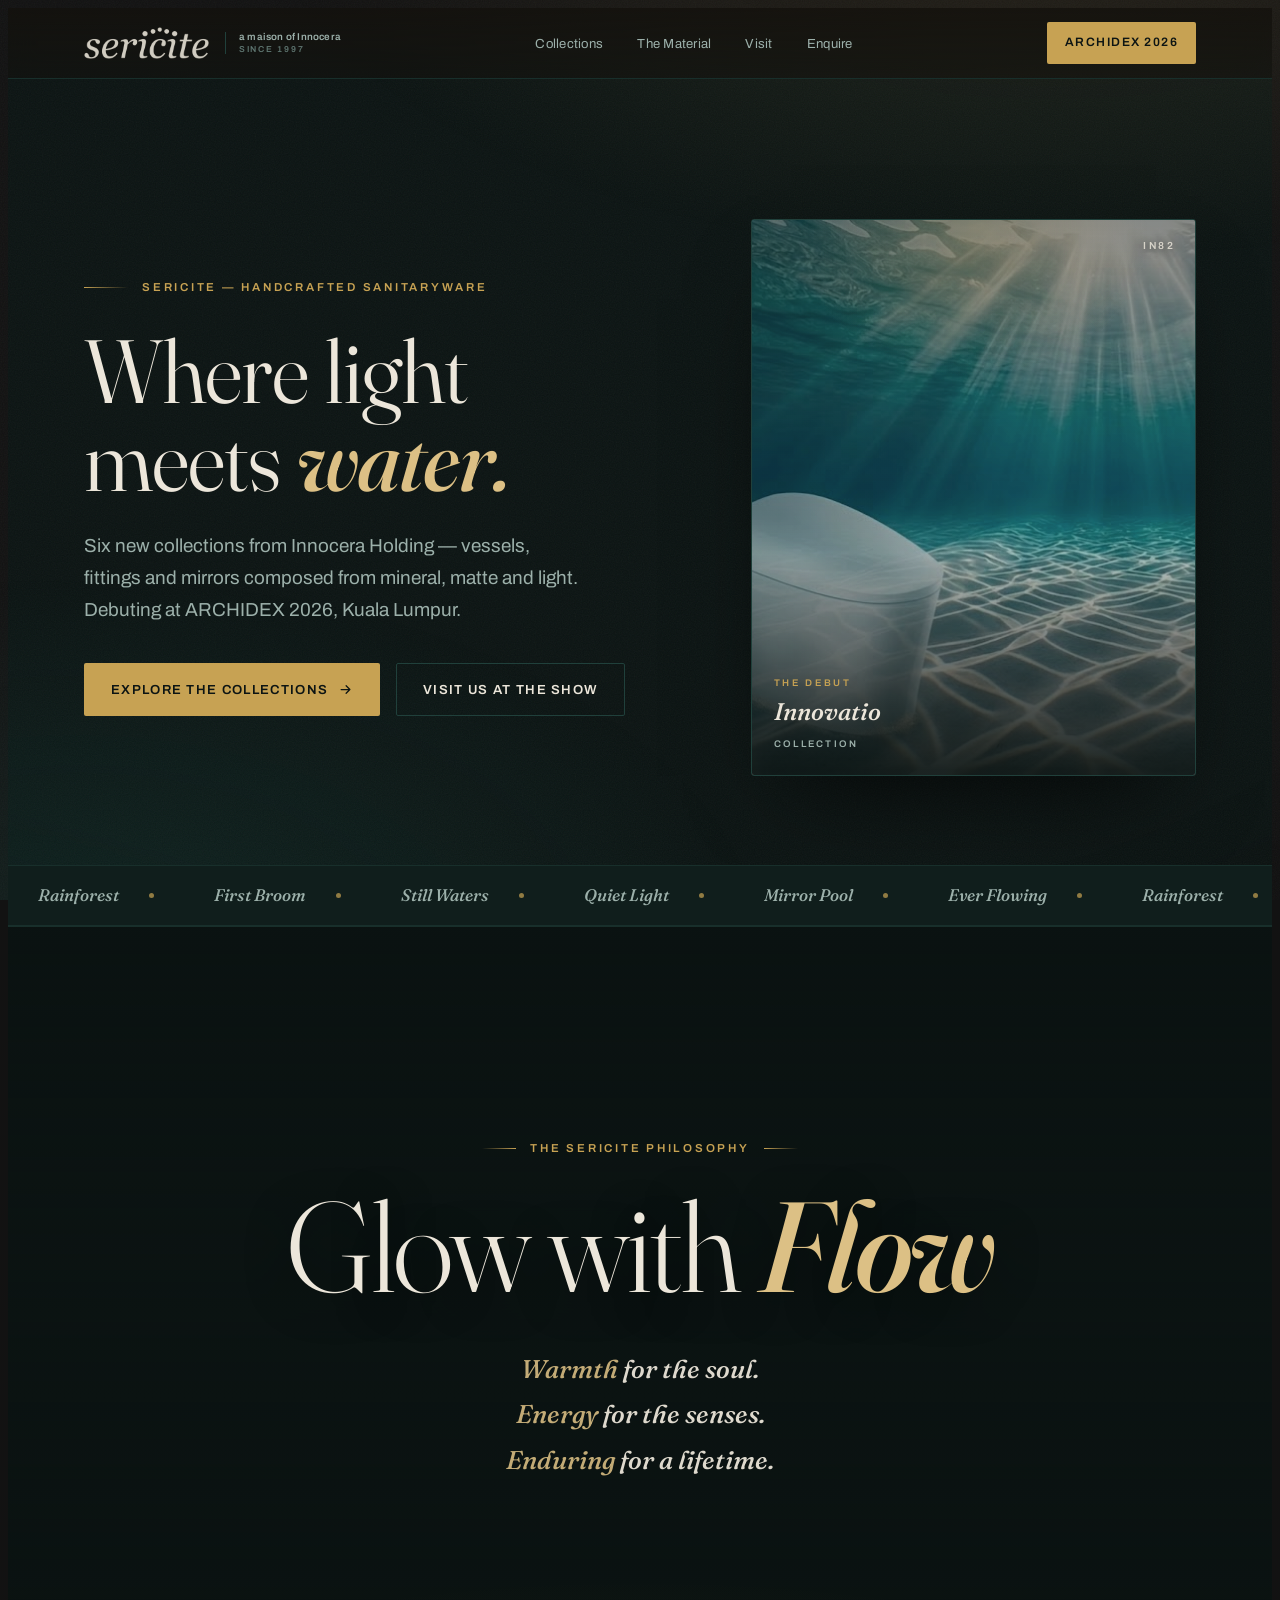
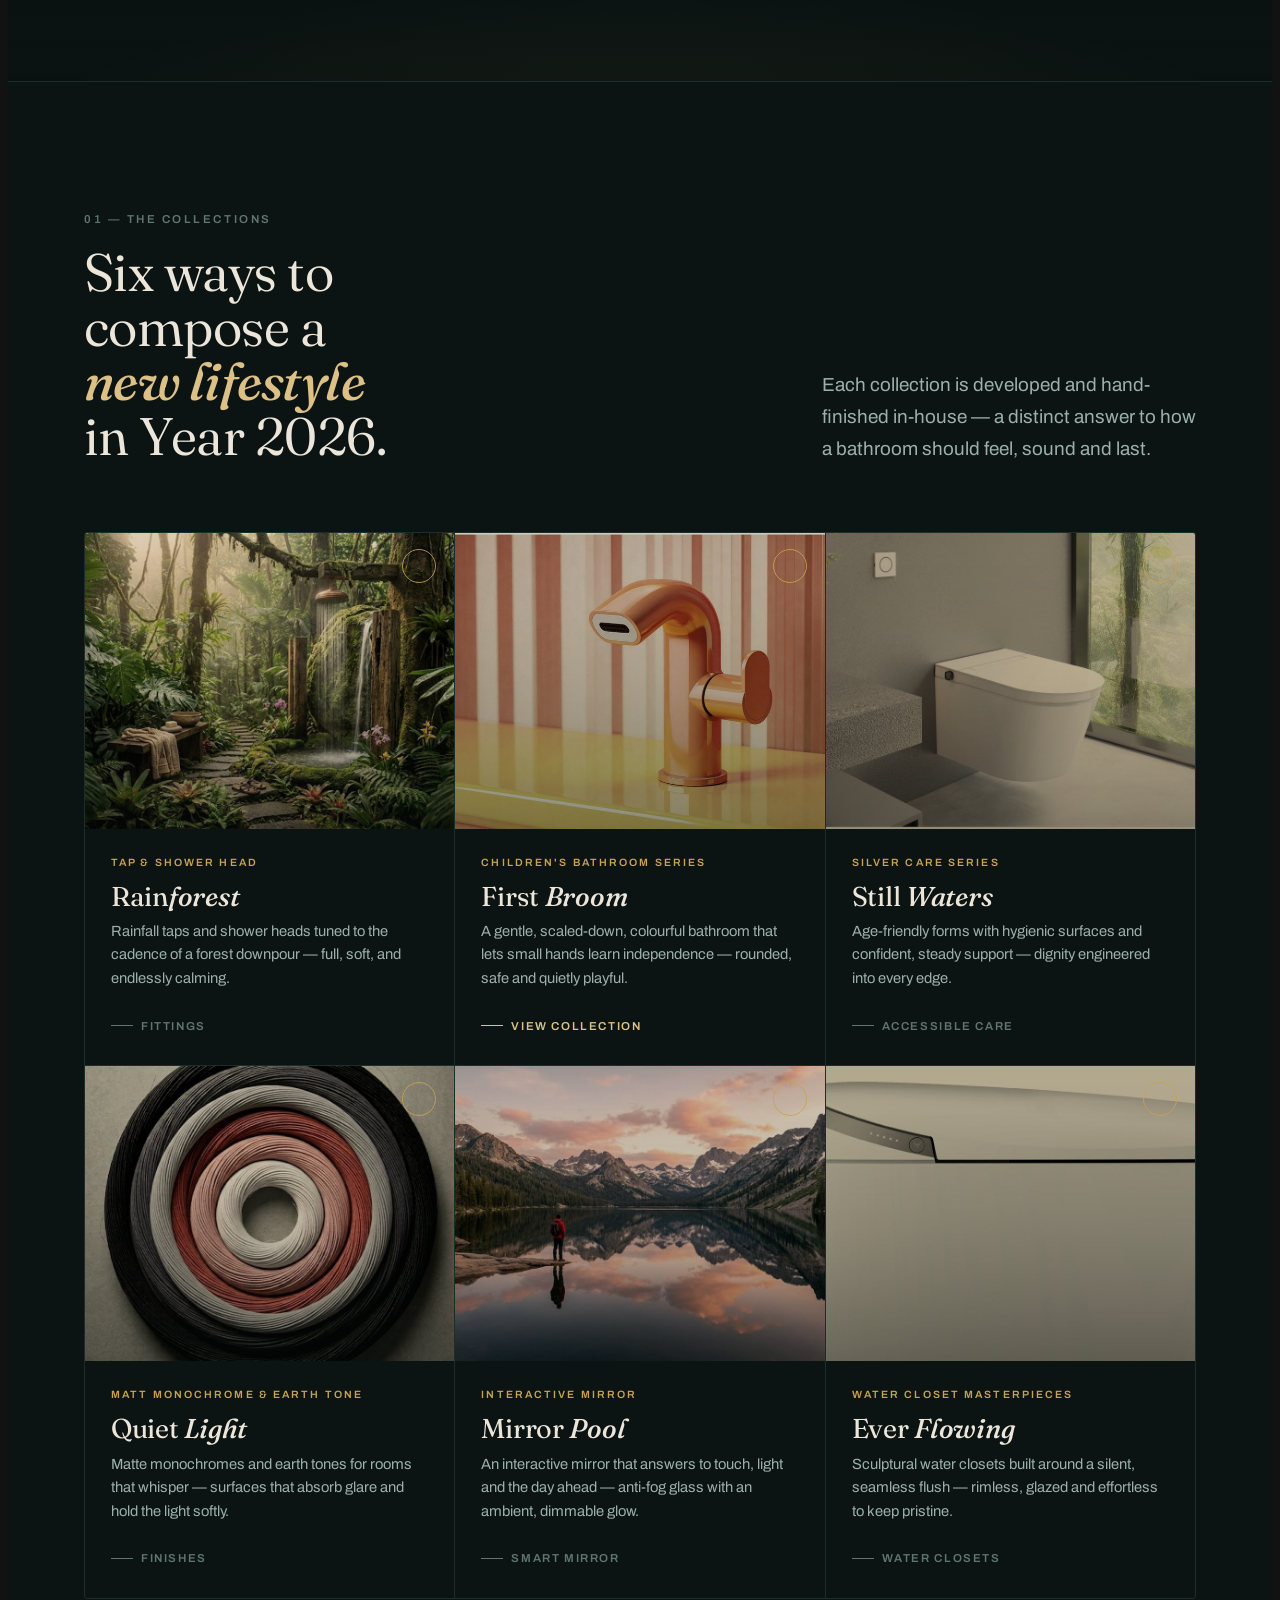
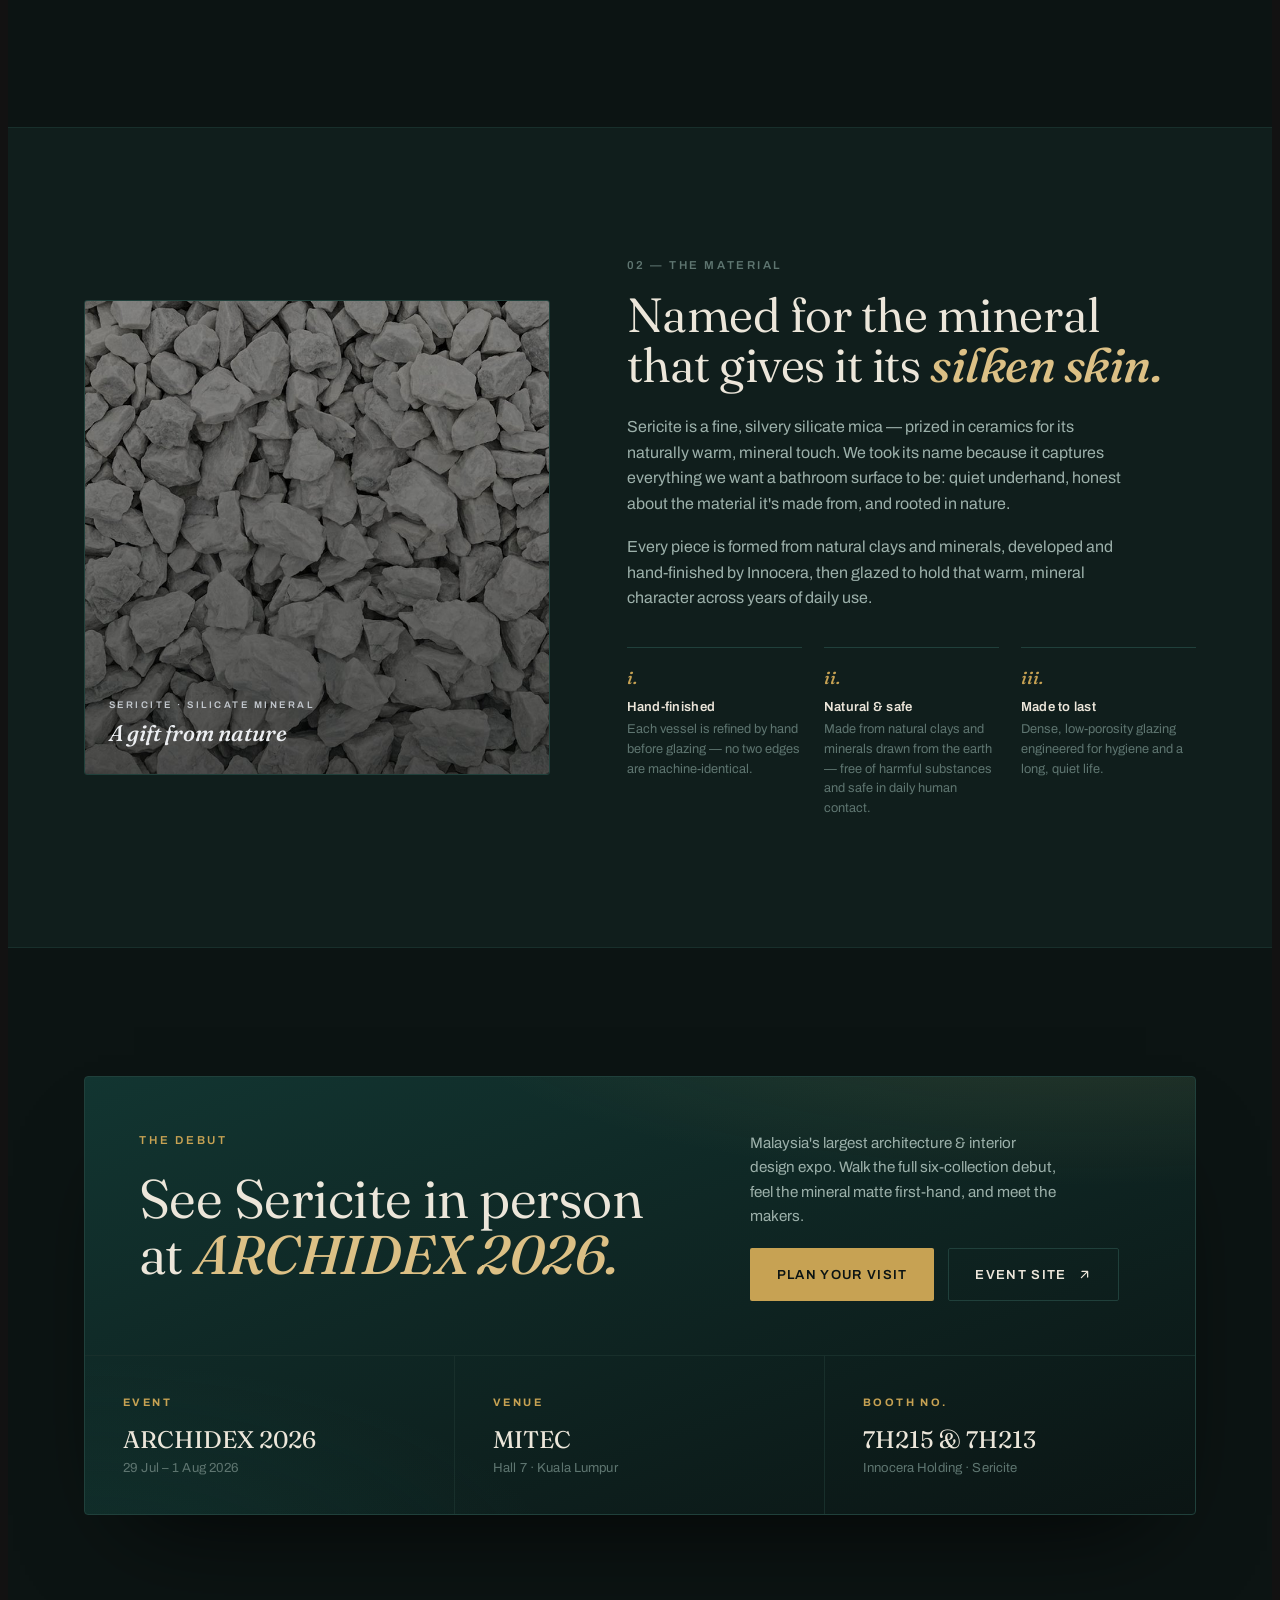
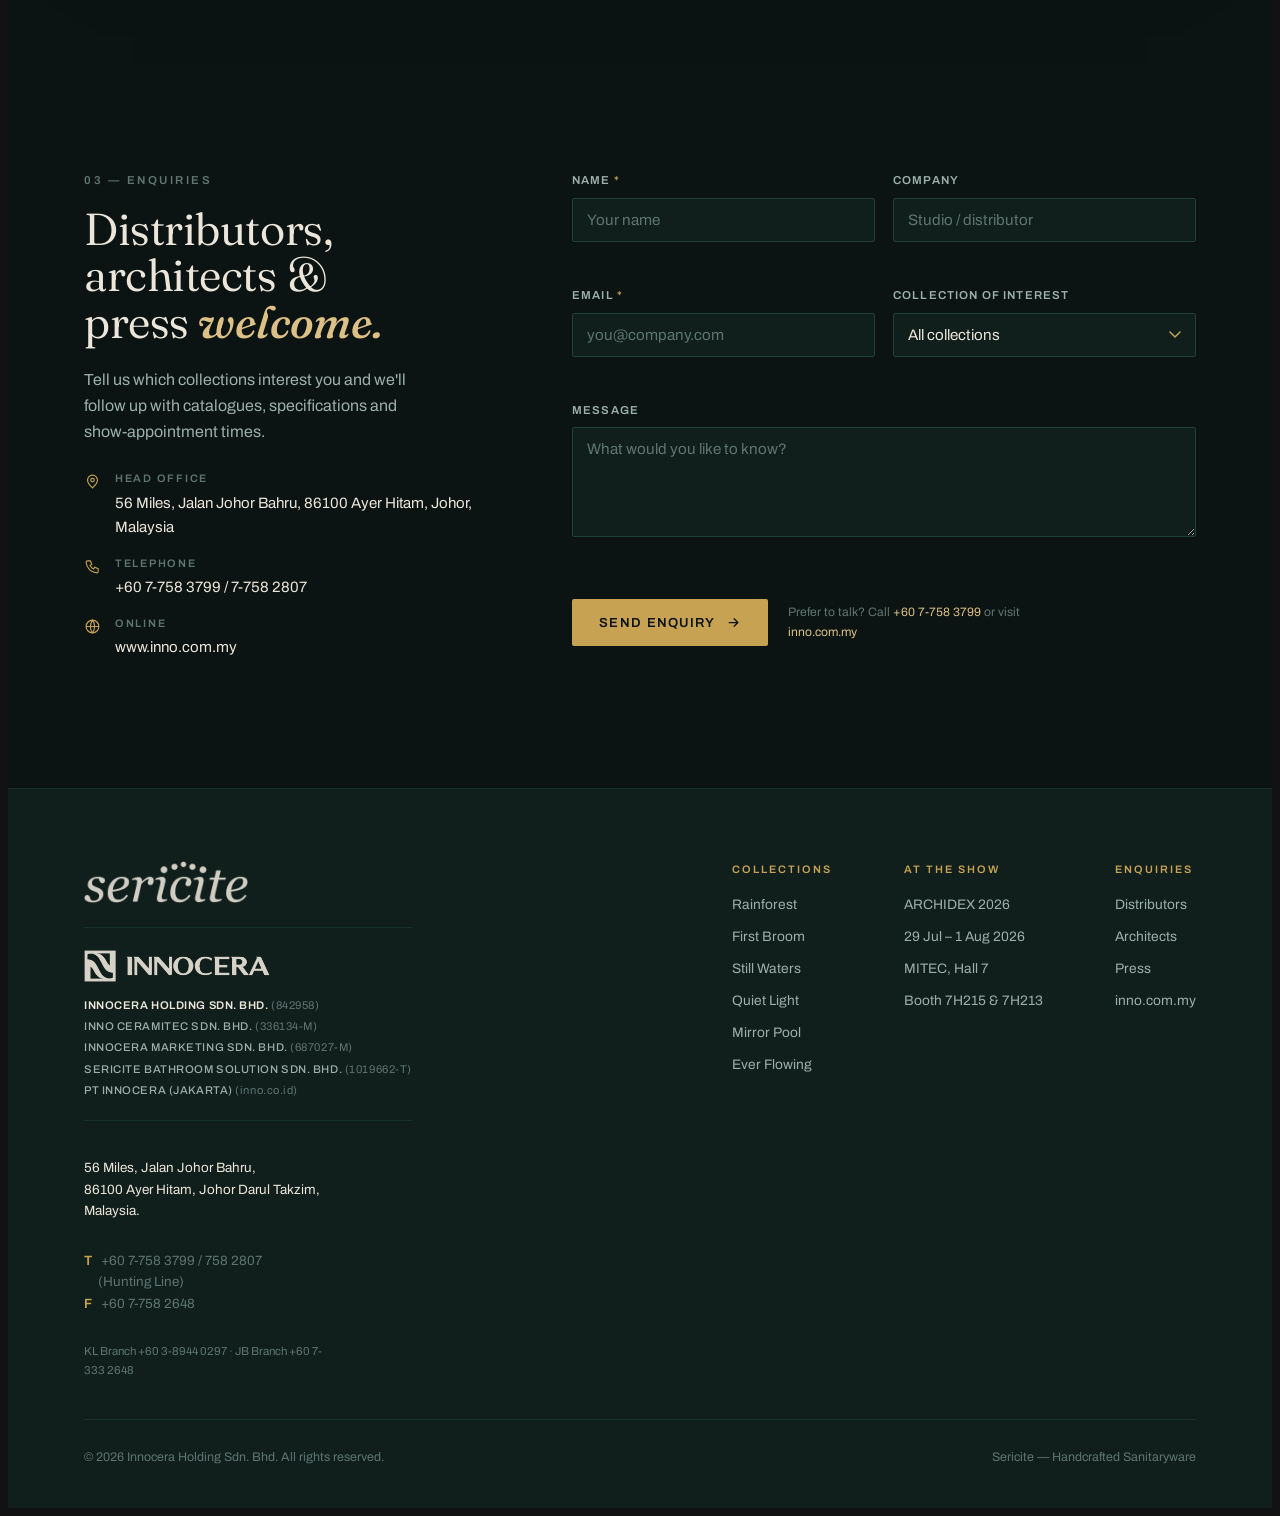
==== index.html @ e75a080c "Auto: site update 2026-07-25 22:11:36 Co-Authored-By: Claude Opus 4.8 <noreply@anthropic.com>" ====
<!doctype html>
<html lang="en">
<head>
<meta charset="utf-8">
<meta name="viewport" content="width=device-width, initial-scale=1">
<title>Sericite &mdash; Handcrafted Sanitaryware | ARCHIDEX 2026</title>
<meta name="description" content="Sericite by Innocera Holding &mdash; handcrafted sanitaryware. Six collections debuting at ARCHIDEX 2026, MITEC Kuala Lumpur, Hall 7.">
<link rel="icon" href="data:image/svg+xml,%3Csvg xmlns='http://www.w3.org/2000/svg' viewBox='0 0 32 32'%3E%3Crect width='32' height='32' rx='6' fill='%230C1413'/%3E%3Cpath d='M16 5C22 13 24 17 24 20a8 8 0 01-16 0c0-3 2-7 8-15z' fill='%23C7A253'/%3E%3C/svg%3E">
<link rel="stylesheet" href="/assets/css/styles.css">
</head>
<body>
<div class="site">

  <!-- NAV -->
  <nav class="nav">
    <div class="nav-in">
      <a class="brand" href="#top" aria-label="Sericite by Innocera Holding &mdash; home">
        <span class="ser-logo" role="img" aria-label="Sericite"></span>
        <span class="by"><span class="t">a maison of Innocera</span><span class="s">Since 1997</span></span>
      </a>
      <div class="nav-links">
        <a href="#collections">Collections</a>
        <a href="#craft">The Material</a>
        <a href="#visit">Visit</a>
        <a href="#enquire">Enquire</a>
      </div>
      <a class="nav-cta" href="#visit">ARCHIDEX 2026</a>
    </div>
  </nav>

  <!-- HERO -->
  <header class="hero" id="top">
    <div class="wrap hero-grid">
      <div class="hero-copy">
        <div class="hero-eye rv">
          <span class="rule"></span>
          <span class="eyebrow">Sericite &mdash; Handcrafted Sanitaryware</span>
        </div>
        <h1 class="rv d1">Where light<br>meets <em>water.</em></h1>
        <p class="lead hero-sub rv d2">Six new collections from Innocera Holding &mdash; vessels, fittings and mirrors composed from mineral, matte and light. Debuting at ARCHIDEX 2026, Kuala Lumpur.</p>
        <div class="hero-actions rv d3">
          <a class="btn btn-primary" href="#collections">Explore the collections
            <svg viewBox="0 0 24 24" fill="none" stroke="currentColor" stroke-width="2" stroke-linecap="round" stroke-linejoin="round"><path d="M5 12h14M13 6l6 6-6 6"/></svg>
          </a>
          <a class="btn btn-ghost" href="#visit">Visit us at the show</a>
        </div>
      </div>
      <div class="hero-vis rv d2">
        <img class="hero-photo" src="/assets/images/hero-underwater.jpg" alt="Sericite Ever Flowing smart water closet on a sunlit seabed, light rays streaming through water">
        <div class="hero-tone"></div>
        <span class="model-tag">IN82</span>
        <div class="sig">
          <div class="k">The Debut</div>
          <div class="s">Innovatio</div>
          <div class="s-sub">Collection</div>
        </div>
      </div>
    </div>
  </header>

  <!-- MARQUEE -->
  <div class="strip" aria-hidden="true">
    <div class="marq">
      <span>Rainforest</span><span>First Broom</span><span>Still Waters</span><span>Quiet Light</span><span>Mirror Pool</span><span>Ever Flowing</span>
      <span>Rainforest</span><span>First Broom</span><span>Still Waters</span><span>Quiet Light</span><span>Mirror Pool</span><span>Ever Flowing</span>
    </div>
  </div>

  <!-- GLOW WITH FLOW -->
  <section class="glow" id="philosophy" aria-labelledby="glow-title">
    <noscript><style>.glow .verse span{opacity:.94!important;transform:none!important}</style></noscript>
    <canvas aria-hidden="true"></canvas>
    <div class="glow-scrim" aria-hidden="true"></div>
    <div class="wrap">
      <span class="eyebrow"><span class="rule" aria-hidden="true"></span>The Sericite Philosophy<span class="rule r2" aria-hidden="true"></span></span>
      <h2 id="glow-title">Glow with <span class="flow">Flow</span></h2>
      <div class="verse">
        <span><span class="hl">Warmth</span> for the soul.</span>
        <span><span class="hl">Energy</span> for the senses.</span>
        <span><span class="hl">Enduring</span> for a lifetime.</span>
      </div>
    </div>
  </section>

  <!-- COLLECTIONS -->
  <section class="sec" id="collections">
    <div class="wrap">
      <div class="sec-head">
        <div class="t rv">
          <div class="sec-num">01 &mdash; The Collections</div>
          <h2>Six ways to compose a <em>new lifestyle</em> in Year 2026.</h2>
        </div>
        <p class="lead rv d1" style="max-width:34ch">Each collection is developed and hand-finished in-house &mdash; a distinct answer to how a bathroom should feel, sound and last.</p>
      </div>

      <div class="coll">
        <article class="card rv">
          <div class="plate p-rainforest"><img src="/assets/images/collections/rainforest.jpg" alt="Rainforest jungle rainfall shower in dense foliage" loading="lazy"><span class="arc"></span></div>
          <div class="body">
            <span class="cat">Tap &amp; Shower Head</span>
            <h3>Rain<em>forest</em></h3>
            <p class="desc">Rainfall taps and shower heads tuned to the cadence of a forest downpour &mdash; full, soft, and endlessly calming.</p>
            <span class="more"><span class="ln"></span>Fittings</span>
          </div>
        </article>

        <article class="card rv d1 has-link">
          <a class="card-go" href="/collections/first-broom.html" aria-label="View the First Broom collection"></a>
          <div class="plate p-broom"><img src="/assets/images/first-broom/home-card.jpg" alt="First Broom coral single-lever basin mixer on a warm striped scene" loading="lazy"><span class="arc"></span></div>
          <div class="body">
            <span class="cat">Children's Bathroom Series</span>
            <h3>First <em>Broom</em></h3>
            <p class="desc">A gentle, scaled-down, colourful bathroom that lets small hands learn independence &mdash; rounded, safe and quietly playful.</p>
            <span class="more"><span class="ln"></span>View collection</span>
          </div>
        </article>

        <article class="card rv d2">
          <div class="plate p-still"><img src="/assets/images/collections/still-waters.jpg" alt="Still Waters wall-hung smart water closet in a calm grey bathroom" loading="lazy"><span class="arc"></span></div>
          <div class="body">
            <span class="cat">Silver Care Series</span>
            <h3>Still <em>Waters</em></h3>
            <p class="desc">Age-friendly forms with hygienic surfaces and confident, steady support &mdash; dignity engineered into every edge.</p>
            <span class="more"><span class="ln"></span>Accessible care</span>
          </div>
        </article>

        <article class="card rv">
          <div class="plate p-quiet"><img src="/assets/images/collections/quiet-light.jpg" alt="Quiet Light tonal study in matte monochrome and earth tones" loading="lazy"><span class="arc"></span></div>
          <div class="body">
            <span class="cat">Matt Monochrome &amp; Earth Tone</span>
            <h3>Quiet <em>Light</em></h3>
            <p class="desc">Matte monochromes and earth tones for rooms that whisper &mdash; surfaces that absorb glare and hold the light softly.</p>
            <span class="more"><span class="ln"></span>Finishes</span>
          </div>
        </article>

        <article class="card rv d1">
          <div class="plate p-mirror"><img src="/assets/images/collections/mirror-pool.jpg" alt="Mirror Pool still mountain lake with a mirror-perfect reflection" loading="lazy"><span class="arc"></span></div>
          <div class="body">
            <span class="cat">Interactive Mirror</span>
            <h3>Mirror <em>Pool</em></h3>
            <p class="desc">An interactive mirror that answers to touch, light and the day ahead &mdash; anti-fog glass with an ambient, dimmable glow.</p>
            <span class="more"><span class="ln"></span>Smart mirror</span>
          </div>
        </article>

        <article class="card rv d2">
          <div class="plate p-ever"><img src="/assets/images/collections/ever-flowing.jpg" alt="Ever Flowing sculptural smart water closet with a seamless silhouette" loading="lazy"><span class="arc"></span></div>
          <div class="body">
            <span class="cat">Water Closet Masterpieces</span>
            <h3>Ever <em>Flowing</em></h3>
            <p class="desc">Sculptural water closets built around a silent, seamless flush &mdash; rimless, glazed and effortless to keep pristine.</p>
            <span class="more"><span class="ln"></span>Water closets</span>
          </div>
        </article>
      </div>
    </div>
  </section>

  <!-- CRAFT / MATERIAL -->
  <section class="sec craft" id="craft">
    <div class="wrap craft-grid">
      <div class="craft-vis rv">
        <img src="/assets/images/sericite-mineral.jpg" alt="Sericite silicate mineral &mdash; silvery crushed-stone texture">
        <div class="cap">
          <div class="k">Sericite &middot; Silicate Mineral</div>
          <div class="v">A gift from nature</div>
        </div>
      </div>
      <div class="craft-copy">
        <div class="sec-num rv">02 &mdash; The Material</div>
        <h2 class="rv d1">Named for the mineral that gives it its <em>silken skin.</em></h2>
        <div class="body">
          <p class="rv d1">Sericite is a fine, silvery silicate mica &mdash; prized in ceramics for its naturally warm, mineral touch. We took its name because it captures everything we want a bathroom surface to be: quiet underhand, honest about the material it's made from, and rooted in nature.</p>
          <p class="rv d2">Every piece is formed from natural clays and minerals, developed and hand-finished by Innocera, then glazed to hold that warm, mineral character across years of daily use.</p>
        </div>
        <div class="principles">
          <div class="principle rv d1">
            <div class="n">i.</div>
            <h4>Hand-finished</h4>
            <p>Each vessel is refined by hand before glazing &mdash; no two edges are machine-identical.</p>
          </div>
          <div class="principle rv d2">
            <div class="n">ii.</div>
            <h4>Natural &amp; safe</h4>
            <p>Made from natural clays and minerals drawn from the earth &mdash; free of harmful substances and safe in daily human contact.</p>
          </div>
          <div class="principle rv d3">
            <div class="n">iii.</div>
            <h4>Made to last</h4>
            <p>Dense, low-porosity glazing engineered for hygiene and a long, quiet life.</p>
          </div>
        </div>
      </div>
    </div>
  </section>

  <!-- VISIT / EVENT -->
  <section class="sec visit" id="visit">
    <div class="wrap">
      <div class="invite rv">
        <div class="invite-top">
          <div class="l">
            <div class="eyebrow">The Debut</div>
            <h2>See Sericite in person at <em>ARCHIDEX 2026.</em></h2>
          </div>
          <div class="r">
            <p>Malaysia's largest architecture &amp; interior design expo. Walk the full six-collection debut, feel the mineral matte first-hand, and meet the makers.</p>
            <div class="invite-actions">
              <a class="btn btn-primary" href="#enquire">Plan your visit</a>
              <a class="btn btn-ghost" href="https://www.archidex.com.my" target="_blank" rel="noopener">Event site
                <svg viewBox="0 0 24 24" fill="none" stroke="currentColor" stroke-width="2" stroke-linecap="round" stroke-linejoin="round"><path d="M7 17L17 7M17 7H8M17 7v9"/></svg>
              </a>
            </div>
          </div>
        </div>
        <div class="event-grid">
          <div class="event-cell">
            <div class="k">Event</div>
            <div class="v">ARCHIDEX 2026<small>29 Jul &ndash; 1 Aug 2026</small></div>
          </div>
          <div class="event-cell">
            <div class="k">Venue</div>
            <div class="v">MITEC<small>Hall 7 &middot; Kuala Lumpur</small></div>
          </div>
          <div class="event-cell">
            <div class="k">Booth No.</div>
            <div class="v">7H215 &amp; 7H213<small>Innocera Holding &middot; Sericite</small></div>
          </div>
        </div>
      </div>
    </div>
  </section>

  <!-- ENQUIRE -->
  <section class="sec" id="enquire">
    <div class="wrap enq-grid">
      <div class="enq-info">
        <div class="sec-num rv">03 &mdash; Enquiries</div>
        <h2 class="rv d1">Distributors, architects &amp; press <em>welcome.</em></h2>
        <p class="rv d2">Tell us which collections interest you and we'll follow up with catalogues, specifications and show-appointment times.</p>
        <div class="enq-detail rv d2">
          <div class="row">
            <svg viewBox="0 0 24 24" fill="none" stroke="currentColor" stroke-width="1.6"><path d="M12 21s-7-6.2-7-11a7 7 0 0114 0c0 4.8-7 11-7 11z"/><circle cx="12" cy="10" r="2.5"/></svg>
            <div><div class="l">Head office</div><div class="d">56 Miles, Jalan Johor Bahru, 86100 Ayer Hitam, Johor, Malaysia</div></div>
          </div>
          <div class="row">
            <svg viewBox="0 0 24 24" fill="none" stroke="currentColor" stroke-width="1.6"><path d="M5 4h4l2 5-2.5 1.5a11 11 0 005 5L15 13l5 2v4a2 2 0 01-2 2A16 16 0 013 6a2 2 0 012-2z"/></svg>
            <div><div class="l">Telephone</div><div class="d">+60 7-758 3799 / 7-758 2807</div></div>
          </div>
          <div class="row">
            <svg viewBox="0 0 24 24" fill="none" stroke="currentColor" stroke-width="1.6"><circle cx="12" cy="12" r="9"/><path d="M3 12h18M12 3a15 15 0 010 18 15 15 0 010-18z"/></svg>
            <div><div class="l">Online</div><div class="d"><a href="https://www.inno.com.my" target="_blank" rel="noopener" style="color:inherit">www.inno.com.my</a></div></div>
          </div>
        </div>
      </div>

      <form id="enqForm" novalidate>
        <div class="field">
          <label for="f-name">Name <span class="req">*</span></label>
          <input id="f-name" name="name" type="text" placeholder="Your name" required autocomplete="name">
        </div>
        <div class="field">
          <label for="f-company">Company</label>
          <input id="f-company" name="company" type="text" placeholder="Studio / distributor" autocomplete="organization">
        </div>
        <div class="field">
          <label for="f-email">Email <span class="req">*</span></label>
          <input id="f-email" name="email" type="email" placeholder="you@company.com" required autocomplete="email">
        </div>
        <div class="field">
          <label for="f-interest">Collection of interest</label>
          <select id="f-interest" name="interest">
            <option value="">All collections</option>
            <option>Rainforest &mdash; Tap &amp; Shower Head</option>
            <option>First Broom &mdash; Children's Series</option>
            <option>Still Waters &mdash; Silver Care</option>
            <option>Quiet Light &mdash; Matt &amp; Earth Tone</option>
            <option>Mirror Pool &mdash; Interactive Mirror</option>
            <option>Ever Flowing &mdash; Water Closets</option>
          </select>
        </div>
        <div class="field full">
          <label for="f-msg">Message</label>
          <textarea id="f-msg" name="message" placeholder="What would you like to know?"></textarea>
        </div>
        <div class="toast" id="toast" role="status" aria-live="polite">
          <svg viewBox="0 0 24 24" fill="none" stroke="currentColor" stroke-width="2" stroke-linecap="round" stroke-linejoin="round"><path d="M20 6L9 17l-5-5"/></svg>
          <span>Thank you &mdash; we'll be in touch before the show. (Demo form: no message was sent.)</span>
        </div>
        <div class="form-foot">
          <button class="btn btn-primary" type="submit">Send enquiry
            <svg viewBox="0 0 24 24" fill="none" stroke="currentColor" stroke-width="2" stroke-linecap="round" stroke-linejoin="round"><path d="M5 12h14M13 6l6 6-6 6"/></svg>
          </button>
          <p class="form-note">Prefer to talk? Call <a href="tel:+6077583799" style="color:var(--gold-lite)">+60 7-758 3799</a> or visit <a href="https://www.inno.com.my" target="_blank" rel="noopener" style="color:var(--gold-lite)">inno.com.my</a></p>
        </div>
      </form>
    </div>
  </section>

  <!-- FOOTER -->
  <footer class="foot">
    <div class="wrap">
      <div class="foot-top">
        <div class="foot-brand">
          <span class="ser-logo" role="img" aria-label="Sericite"></span>
          <div class="lockup">
            <span class="inno-logo" role="img" aria-label="Innocera"></span>
            <ul class="companies">
              <li>INNOCERA HOLDING SDN. BHD. <span class="reg">(842958)</span></li>
              <li>INNO CERAMITEC SDN. BHD. <span class="reg">(336134-M)</span></li>
              <li>INNOCERA MARKETING SDN. BHD. <span class="reg">(687027-M)</span></li>
              <li>SERICITE BATHROOM SOLUTION SDN. BHD. <span class="reg">(1019662-T)</span></li>
              <li>PT INNOCERA (JAKARTA) <span class="reg">(inno.co.id)</span></li>
            </ul>
          </div>
          <div class="foot-contact">
            <p class="addr">56 Miles, Jalan Johor Bahru,<br>86100 Ayer Hitam, Johor Darul Takzim, Malaysia.</p>
            <p class="tel"><span>T</span> +60 7-758 3799 / 758 2807<br><span></span>(Hunting Line)<br><span>F</span> +60 7-758 2648</p>
            <p class="branch">KL Branch +60 3-8944 0297 &middot; JB Branch +60 7-333 2648</p>
          </div>
        </div>
        <div class="foot-cols">
          <div class="foot-col">
            <div class="h">Collections</div>
            <a href="#collections">Rainforest</a>
            <a href="#collections">First Broom</a>
            <a href="#collections">Still Waters</a>
            <a href="#collections">Quiet Light</a>
            <a href="#collections">Mirror Pool</a>
            <a href="#collections">Ever Flowing</a>
          </div>
          <div class="foot-col">
            <div class="h">At the show</div>
            <p>ARCHIDEX 2026</p>
            <p>29 Jul &ndash; 1 Aug 2026</p>
            <p>MITEC, Hall 7</p>
            <p>Booth 7H215 &amp; 7H213</p>
          </div>
          <div class="foot-col">
            <div class="h">Enquiries</div>
            <a href="#enquire">Distributors</a>
            <a href="#enquire">Architects</a>
            <a href="#enquire">Press</a>
            <a href="https://www.inno.com.my" target="_blank" rel="noopener">inno.com.my</a>
          </div>
        </div>
      </div>
      <div class="foot-bot">
        <span>&copy; 2026 Innocera Holding Sdn. Bhd. All rights reserved.</span>
        <span>Sericite &mdash; Handcrafted Sanitaryware</span>
      </div>
    </div>
  </footer>

</div>
<script src="/assets/js/main.js"></script>
</body>
</html>
---- assets/css/styles.css ----
/* ============ FONTS (inlined) ============ */
@font-face{
  font-family:'Fraunces';font-style:normal;font-weight:300 700;
  font-display:swap;
  src:url(/assets/fonts/fraunces.woff2) format('woff2');
}
@font-face{
  font-family:'Fraunces';font-style:italic;font-weight:300 700;
  font-display:swap;
  src:url(/assets/fonts/fraunces-italic.woff2) format('woff2');
}
@font-face{
  font-family:'Archivo';font-style:normal;font-weight:400 700;
  font-display:swap;
  src:url(/assets/fonts/archivo.woff2) format('woff2');
}

/* ============ TOKENS (committed dark world) ============ */
:root{
  color-scheme:dark;
  /* Brand-true: deep petrol teal (INNOCERA) + cream + brass accent */
  --bg:#0C1413;
  --bg-2:#101E1C;
  --bg-3:#142523;
  --teal:#124A43;
  --teal-lite:#1C6157;
  --teal-deep:#0D3833;
  --line:#20403B;
  --line-soft:#182F2B;
  --ink:#ECE6DA;
  --ink-dim:#9CB0AA;
  --ink-faint:#5E7570;
  --gold:#C7A253;
  --gold-lite:#DCC085;
  --gold-deep:#9B7C3E;
  --gold-soft:rgba(199,162,83,.12);

  --serif:'Fraunces',Georgia,serif;
  --sans:'Archivo','Helvetica Neue',Arial,sans-serif;

  --maxw:1240px;
  --gut:clamp(20px,5vw,64px);
  --ease:cubic-bezier(.22,.61,.36,1);
}

*{box-sizing:border-box}
img{max-width:100%;display:block}

.site{
  font-family:var(--sans);
  background:var(--bg);
  color:var(--ink);
  -webkit-font-smoothing:antialiased;
  line-height:1.6;
  overflow-x:hidden;
  position:relative;
  min-height:100dvh;
}

/* atmospheric fixed backdrop */
.site::before{
  content:"";position:fixed;inset:0;z-index:0;pointer-events:none;
  background:
    radial-gradient(120% 80% at 82% -12%, rgba(199,162,83,.11), transparent 52%),
    radial-gradient(90% 70% at 6% 106%, rgba(28,97,87,.20), transparent 60%),
    radial-gradient(140% 120% at 50% 40%, transparent 52%, rgba(0,0,0,.55));
}
/* grain */
.site::after{
  content:"";position:fixed;inset:0;z-index:0;pointer-events:none;opacity:.05;
  background-image:url("data:image/svg+xml,%3Csvg xmlns='http://www.w3.org/2000/svg' width='160' height='160'%3E%3Cfilter id='n'%3E%3CfeTurbulence type='fractalNoise' baseFrequency='.85' numOctaves='2' stitchTiles='stitch'/%3E%3C/filter%3E%3Crect width='100%25' height='100%25' filter='url(%23n)'/%3E%3C/svg%3E");
}
.site>*{position:relative;z-index:1}

.wrap{max-width:var(--maxw);margin:0 auto;padding-inline:var(--gut)}

/* ============ TYPE ============ */
h1,h2,h3,h4{font-family:var(--serif);font-weight:400;font-optical-sizing:auto;
  text-wrap:balance;letter-spacing:-.01em;line-height:1.04;margin:0}
p{margin:0}
a{color:inherit;text-decoration:none}
.eyebrow{font-family:var(--sans);font-size:.72rem;font-weight:600;
  letter-spacing:.24em;text-transform:uppercase;color:var(--gold);}
.lead{font-size:clamp(1.02rem,1.5vw,1.18rem);color:var(--ink-dim);
  max-width:52ch;line-height:1.68}

/* ============ NAV ============ */
.nav{position:sticky;top:0;z-index:50;
  backdrop-filter:blur(14px) saturate(120%);
  background:linear-gradient(to bottom,rgba(21,17,13,.82),rgba(21,17,13,.5));
  border-bottom:1px solid var(--line-soft);}
.nav-in{display:flex;align-items:center;justify-content:space-between;
  gap:24px;height:70px;max-width:var(--maxw);margin:0 auto;padding-inline:var(--gut)}
.brand{display:flex;align-items:center;gap:13px;line-height:1}
/* Sericite logo &mdash; trimmed, recoloured cream on transparent (flush-left) */
.ser-logo{display:block;background:url("/assets/images/sericite-logo.png") no-repeat left center;
  background-size:contain;aspect-ratio:748/192}
.brand .ser-logo{width:128px}
.brand .by{display:flex;flex-direction:column;gap:3px;padding-left:13px;
  border-left:1px solid var(--line)}
.brand .by .t{font-family:var(--sans);font-size:.62rem;letter-spacing:.02em;
  color:var(--ink-dim);font-weight:600;text-transform:none}
.brand .by .s{font-size:.54rem;letter-spacing:.2em;text-transform:uppercase;
  color:var(--ink-faint);font-weight:600}
.nav-links{display:flex;align-items:center;gap:34px}
.nav-links a{font-size:.82rem;letter-spacing:.02em;color:var(--ink-dim);
  transition:color .25s var(--ease);position:relative;padding-block:6px}
.nav-links a::after{content:"";position:absolute;left:0;bottom:0;height:1px;width:0;
  background:var(--gold);transition:width .3s var(--ease)}
.nav-links a:hover{color:var(--ink)}
.nav-links a:hover::after{width:100%}
.nav-cta{font-family:var(--sans);font-size:.76rem;font-weight:600;letter-spacing:.12em;
  text-transform:uppercase;color:var(--bg);background:var(--gold);
  padding:11px 18px;border-radius:2px;transition:background .25s var(--ease)}
.nav-cta:hover{background:var(--gold-lite)}
.nav-tag{display:none}
@media(max-width:860px){.nav-links{display:none}}

/* ============ HERO ============ */
.hero{padding:clamp(64px,11vw,140px) 0 clamp(48px,7vw,96px);position:relative}
.hero-grid{display:grid;grid-template-columns:1.15fr .85fr;gap:clamp(32px,5vw,72px);
  align-items:center}
.hero-eye{display:flex;align-items:center;gap:14px;margin-bottom:30px}
.hero-eye .rule{height:1px;width:44px;background:linear-gradient(90deg,var(--gold),transparent)}
.hero h1{font-size:clamp(2.9rem,7vw,5.6rem);line-height:.98;margin-bottom:28px;
  font-weight:340}
.hero h1 em{font-style:italic;color:var(--gold-lite);font-weight:400}
.hero-sub{max-width:46ch;margin-bottom:38px}
.hero-actions{display:flex;flex-wrap:wrap;gap:16px;align-items:center}
.btn{display:inline-flex;align-items:center;gap:10px;font-family:var(--sans);
  font-size:.82rem;font-weight:600;letter-spacing:.1em;text-transform:uppercase;
  padding:15px 26px;border-radius:2px;transition:all .28s var(--ease);cursor:pointer;
  border:1px solid transparent}
.btn-primary{background:var(--gold);color:var(--bg)}
.btn-primary:hover{background:var(--gold-lite);transform:translateY(-2px)}
.btn-ghost{border-color:var(--line);color:var(--ink)}
.btn-ghost:hover{border-color:var(--gold);color:var(--gold-lite)}
.btn svg{width:15px;height:15px}

/* hero vessel visual */
.hero-vis{position:relative;aspect-ratio:4/5;border-radius:3px;overflow:hidden;
  border:1px solid var(--line);
  background:
    radial-gradient(120% 90% at 70% 8%, rgba(199,162,83,.16), transparent 45%),
    radial-gradient(90% 80% at 20% 110%, rgba(28,97,87,.20), transparent 55%),
    linear-gradient(160deg,#15302C,#0B1615 72%);
  box-shadow:0 40px 90px -40px rgba(0,0,0,.8), inset 0 1px 0 rgba(255,255,255,.04)}
.hero-photo{position:absolute;inset:0;width:100%;height:100%;object-fit:cover;
  object-position:26% 50%;
  filter:brightness(.84) contrast(1.05) saturate(.78) sepia(.06) hue-rotate(-6deg)}
.hero-tone{position:absolute;inset:0;pointer-events:none;
  background:
    radial-gradient(66% 42% at 50% 3%, rgba(199,162,83,.24), transparent 60%),
    linear-gradient(to top, rgba(11,20,19,.92) 1%, rgba(11,20,19,.12) 40%, rgba(11,20,19,.42) 100%),
    linear-gradient(120deg, rgba(18,74,67,.25), transparent 45%)}
.hero-vis .vlabel{position:absolute;top:20px;left:22px;font-size:.62rem;z-index:2;
  letter-spacing:.26em;text-transform:uppercase;color:var(--ink);font-weight:600;
  text-shadow:0 1px 6px rgba(0,0,0,.5)}
.hero-vis .sig{z-index:2}
.model-tag{position:absolute;top:18px;right:20px;z-index:2;
  font-family:var(--sans);font-size:.64rem;font-weight:600;letter-spacing:.24em;
  text-transform:uppercase;color:rgba(236,230,218,.82);font-variant-numeric:tabular-nums;
  text-shadow:0 1px 8px rgba(0,0,0,.55)}
.hero-vis .sig{position:absolute;left:22px;bottom:22px;right:22px}
.hero-vis .sig .k{font-size:.6rem;letter-spacing:.28em;text-transform:uppercase;
  color:var(--gold);font-weight:600;margin-bottom:2px}
.hero-vis .sig .s{font-family:var(--serif);font-style:italic;font-size:1.5rem;color:var(--ink)}
.hero-vis .sig .s-sub{font-family:var(--sans);font-size:.6rem;font-weight:600;
  letter-spacing:.24em;text-transform:uppercase;color:var(--ink-dim);margin-top:6px}
/* rendered basin */
.basin{position:absolute;left:50%;top:52%;transform:translate(-50%,-50%);
  width:64%;aspect-ratio:1/.82}
.basin .bowl{position:absolute;inset:0;border-radius:50% 50% 46% 46%/58% 58% 42% 42%;
  background:linear-gradient(175deg,#2E3F3B,#16211F 78%);
  box-shadow:0 30px 50px -20px rgba(0,0,0,.7), inset 0 -18px 40px rgba(0,0,0,.55)}
.basin .rim{position:absolute;left:2%;right:2%;top:-2%;height:34%;
  border-radius:50%;
  background:linear-gradient(180deg,#3C534E,#223330);
  box-shadow:inset 0 3px 10px rgba(255,255,255,.10), inset 0 -8px 22px rgba(0,0,0,.5)}
.basin .rim::after{content:"";position:absolute;inset:12% 12% auto 12%;height:60%;
  border-radius:50%;background:radial-gradient(120% 140% at 40% 0,rgba(255,255,255,.10),transparent 60%)}
.basin .mirror{position:absolute;right:-16%;top:-42%;width:42%;aspect-ratio:1/1.25;
  border-radius:50%;border:2px solid var(--gold);
  background:linear-gradient(150deg,#20211F,#101312);
  box-shadow:0 20px 40px -20px rgba(0,0,0,.7)}

@media(max-width:860px){
  .hero-grid{grid-template-columns:1fr}
  .hero-vis{max-width:380px;margin-inline:auto;width:100%}
}

/* ============ MARQUEE ============ */
.strip{border-block:1px solid var(--line-soft);background:var(--bg-2);
  overflow:hidden;padding:16px 0}
.marq{display:flex;gap:0;width:max-content;animation:marq 40s linear infinite}
.marq span{font-family:var(--serif);font-style:italic;font-size:1.05rem;color:var(--ink-dim);
  padding-inline:30px;white-space:nowrap;display:inline-flex;align-items:center;gap:30px}
.marq span::after{content:"";width:5px;height:5px;border-radius:50%;background:var(--gold);opacity:.7}
@keyframes marq{to{transform:translateX(-50%)}}

/* ============ GLOW WITH FLOW (campaign interlude) ============ */
.glow{position:relative;overflow:hidden;isolation:isolate;
  min-height:clamp(540px,84vh,780px);display:flex;align-items:center;
  border-block:1px solid var(--line-soft)}
.glow canvas{position:absolute;inset:0;width:100%;height:100%;z-index:0;display:block}
.glow .glow-scrim{position:absolute;inset:0;z-index:1;pointer-events:none;
  background:
    radial-gradient(120% 80% at 50% 128%, rgba(199,162,83,.12), transparent 52%),
    linear-gradient(180deg, rgba(10,18,17,.74), rgba(10,18,17,.30) 42%, rgba(10,18,17,.86))}
.glow .wrap{position:relative;z-index:2;text-align:center;width:100%}
.glow .eyebrow{display:inline-flex;align-items:center;gap:14px;margin-bottom:30px}
.glow .eyebrow .rule{height:1px;width:34px;background:linear-gradient(90deg,transparent,var(--gold))}
.glow .eyebrow .rule.r2{background:linear-gradient(90deg,var(--gold),transparent)}
.glow h2{font-size:clamp(3rem,11vw,8rem);font-weight:300;line-height:.92;
  letter-spacing:-.02em;margin-bottom:clamp(30px,5vw,46px);text-shadow:0 8px 40px rgba(0,0,0,.5)}
.glow h2 .flow{font-style:italic;color:var(--gold-lite)}
.glow .verse{display:flex;flex-direction:column;gap:clamp(7px,1.2vw,11px);align-items:center;
  font-family:var(--serif);font-size:clamp(1.08rem,2.4vw,1.6rem);font-style:italic;
  color:var(--ink);line-height:1.35}
.glow .verse .mid,.glow .verse .hl{color:var(--gold-lite)}
.glow .verse span{opacity:0;transform:translateY(14px);
  transition:opacity 1s var(--ease),transform 1s var(--ease)}
.glow.lit .verse span{opacity:.94;transform:none}
.glow.lit .verse span:nth-child(2){transition-delay:.16s}
.glow.lit .verse span:nth-child(3){transition-delay:.32s}
@media(prefers-reduced-motion:reduce){.glow .verse span{opacity:.94;transform:none}}

/* ============ SECTION SHELL ============ */
.sec{padding:clamp(72px,10vw,130px) 0}
.sec-head{display:flex;align-items:flex-end;justify-content:space-between;
  gap:24px;margin-bottom:clamp(40px,6vw,68px);flex-wrap:wrap}
.sec-head .t{max-width:44ch}
.sec-head h2{font-size:clamp(2rem,4.5vw,3.3rem);margin-top:16px;font-weight:360}
.sec-head h2 em{font-style:italic;color:var(--gold-lite)}
.sec-num{font-family:var(--sans);font-size:.72rem;letter-spacing:.22em;
  text-transform:uppercase;color:var(--ink-faint);font-weight:600}

/* ============ COLLECTIONS ============ */
.coll{display:grid;grid-template-columns:repeat(3,1fr);gap:1px;background:var(--line-soft);
  border:1px solid var(--line-soft);border-radius:3px;overflow:hidden}
.card{background:var(--bg);display:flex;flex-direction:column;cursor:default;
  transition:background .4s var(--ease)}
.card:hover{background:var(--bg-3)}
.card .plate{aspect-ratio:5/4;position:relative;overflow:hidden}
.card .plate .form{position:absolute;left:50%;bottom:-14%;transform:translateX(-50%);
  width:52%;aspect-ratio:1/.7;border-radius:50% 50% 44% 44%/64% 64% 40% 40%;
  box-shadow:inset 0 -14px 30px rgba(0,0,0,.45),0 18px 34px -18px rgba(0,0,0,.6);
  transition:transform .6s var(--ease)}
.card:hover .plate .form{transform:translateX(-50%) translateY(-6px)}
.card .plate .arc{position:absolute;top:16px;right:18px;width:34px;height:34px;
  border:1.5px solid var(--gold);border-radius:50%;opacity:.85;z-index:2}
.card .plate img{position:absolute;inset:0;width:100%;height:100%;object-fit:cover;
  display:block;transition:transform .6s var(--ease)}
.card:hover .plate img{transform:scale(1.05)}
.card .body{padding:26px 26px 30px;display:flex;flex-direction:column;gap:10px;flex:1}
.card .cat{font-size:.66rem;letter-spacing:.2em;text-transform:uppercase;
  color:var(--gold);font-weight:600}
.card h3{font-size:1.7rem;font-weight:400}
.card h3 em{font-style:italic}
.card .desc{font-size:.92rem;color:var(--ink-dim);line-height:1.6}
.card .more{margin-top:auto;padding-top:16px;font-size:.72rem;letter-spacing:.14em;
  text-transform:uppercase;color:var(--ink-faint);font-weight:600;
  display:flex;align-items:center;gap:8px;transition:color .3s var(--ease)}
.card:hover .more{color:var(--gold-lite)}
.card .more .ln{height:1px;width:22px;background:currentColor;transition:width .3s var(--ease)}
.card:hover .more .ln{width:38px}

/* plate palettes */
.p-rainforest{background:radial-gradient(90% 80% at 60% 10%,rgba(120,160,140,.22),transparent 55%),linear-gradient(165deg,#233A32,#111E1A)}
.p-rainforest .form{background:linear-gradient(175deg,#33524A,#182824)}
.p-broom{background:radial-gradient(90% 80% at 60% 10%,rgba(210,170,140,.22),transparent 55%),linear-gradient(165deg,#3A2E26,#1E1712)}
.p-broom .form{background:linear-gradient(175deg,#7C5B48,#3A2A22)}
.p-still{background:radial-gradient(90% 80% at 60% 10%,rgba(180,190,200,.20),transparent 55%),linear-gradient(165deg,#2C3134,#161A1C)}
.p-still .form{background:linear-gradient(175deg,#8A9399,#4A5155)}
.p-quiet{background:radial-gradient(90% 80% at 60% 10%,rgba(190,175,155,.20),transparent 55%),linear-gradient(165deg,#312A22,#1A1611)}
.p-quiet .form{background:linear-gradient(175deg,#655849,#332C24)}
.p-mirror{background:radial-gradient(70% 60% at 30% 20%,rgba(220,225,230,.18),transparent 50%),linear-gradient(165deg,#20242A,#0E1013)}
.p-mirror .form{background:linear-gradient(155deg,#4A5058,#1A1D22);border-radius:8px}
.p-ever{background:radial-gradient(90% 80% at 60% 10%,rgba(199,162,83,.14),transparent 55%),linear-gradient(165deg,#2A2620,#141210)}
.p-ever .form{background:linear-gradient(175deg,#4B463E,#211E1A)}

@media(max-width:900px){.coll{grid-template-columns:repeat(2,1fr)}}
@media(max-width:560px){.coll{grid-template-columns:1fr}}

/* ============ CRAFT / STORY ============ */
.craft{background:var(--bg-2);border-block:1px solid var(--line-soft)}
.craft-grid{display:grid;grid-template-columns:.9fr 1.1fr;gap:clamp(36px,6vw,80px);align-items:center}
.craft-vis{aspect-ratio:1/1.02;border-radius:3px;position:relative;overflow:hidden;
  border:1px solid var(--line);
  background:
    radial-gradient(80% 60% at 30% 20%,rgba(199,162,83,.13),transparent 55%),
    linear-gradient(150deg,#183E38,#0C1817)}
.craft-vis .mica{position:absolute;inset:0;opacity:.5;mix-blend-mode:screen;
  background:
    linear-gradient(115deg,transparent 40%,rgba(220,192,133,.14) 50%,transparent 60%),
    repeating-linear-gradient(58deg,rgba(236,227,212,.03) 0 2px,transparent 2px 9px)}
.craft-vis img{position:absolute;inset:0;width:100%;height:100%;object-fit:cover;display:block}
.craft-vis .cap{position:absolute;left:24px;bottom:22px;right:24px;z-index:2}
.craft-vis .cap .k{font-size:.6rem;letter-spacing:.26em;text-transform:uppercase;
  color:#C4C9CF;font-weight:600;margin-bottom:3px}
.craft-vis .cap .v{font-family:var(--serif);font-style:italic;font-size:1.4rem;color:#ECEEF1}
.craft h2{font-size:clamp(1.9rem,4vw,3rem);margin:16px 0 24px;font-weight:360}
.craft h2 em{font-style:italic;color:var(--gold-lite)}
.craft .body p{color:var(--ink-dim);margin-bottom:18px;max-width:56ch}
.principles{display:grid;grid-template-columns:repeat(3,1fr);gap:22px;margin-top:36px}
.principle{border-top:1px solid var(--line);padding-top:16px}
.principle .n{font-family:var(--serif);font-style:italic;color:var(--gold);
  font-size:1.1rem;margin-bottom:8px}
.principle h4{font-family:var(--sans);font-size:.82rem;font-weight:600;letter-spacing:.02em;
  color:var(--ink);margin-bottom:6px;text-transform:none}
.principle p{font-size:.8rem;color:var(--ink-faint);line-height:1.55;margin:0}
@media(max-width:820px){.craft-grid{grid-template-columns:1fr}
  .craft-vis{max-width:420px;margin-inline:auto}
  .principles{grid-template-columns:1fr;gap:16px}}

/* ============ VISIT / EVENT ============ */
.visit{position:relative}
.invite{border:1px solid var(--line);border-radius:4px;overflow:hidden;
  background:
    radial-gradient(120% 90% at 90% -20%,rgba(199,162,83,.15),transparent 50%),
    radial-gradient(80% 100% at 0% 120%,rgba(28,97,87,.22),transparent 55%),
    linear-gradient(160deg,#123531,#0B1514);
  box-shadow:0 50px 100px -50px rgba(0,0,0,.85)}
.invite-top{display:grid;grid-template-columns:1.2fr .8fr;gap:24px;
  padding:clamp(30px,5vw,54px);border-bottom:1px solid var(--line-soft)}
.invite-top .eyebrow{margin-bottom:22px}
.invite h2{font-size:clamp(2rem,4.6vw,3.4rem);font-weight:360;line-height:1.02}
.invite h2 em{font-style:italic;color:var(--gold-lite)}
.invite-top .r p{color:var(--ink-dim);margin-top:0;max-width:34ch;font-size:.95rem}
.invite-top .r{display:flex;flex-direction:column;justify-content:flex-end;gap:20px}
.invite-actions{display:flex;gap:14px;flex-wrap:wrap}
.event-grid{display:grid;grid-template-columns:repeat(3,1fr)}
.event-cell{padding:clamp(24px,3.4vw,38px);border-right:1px solid var(--line-soft)}
.event-cell:last-child{border-right:0}
.event-cell .k{font-size:.68rem;letter-spacing:.22em;text-transform:uppercase;
  color:var(--gold);font-weight:700;margin-bottom:14px}
.event-cell .v{font-family:var(--serif);font-size:clamp(1.15rem,2vw,1.5rem);
  color:var(--ink);line-height:1.2;font-weight:400}
.event-cell .v small{display:block;font-family:var(--sans);font-size:.82rem;
  color:var(--ink-faint);margin-top:6px;letter-spacing:.01em}
@media(max-width:760px){.invite-top{grid-template-columns:1fr}
  .event-grid{grid-template-columns:1fr}
  .event-cell{border-right:0;border-bottom:1px solid var(--line-soft)}
  .event-cell:last-child{border-bottom:0}}

/* ============ ENQUIRE ============ */
.enq-grid{display:grid;grid-template-columns:.8fr 1.2fr;gap:clamp(36px,6vw,72px)}
.enq-info h2{font-size:clamp(1.9rem,4vw,2.8rem);font-weight:360;margin:16px 0 22px}
.enq-info h2 em{font-style:italic;color:var(--gold-lite)}
.enq-info p{color:var(--ink-dim);max-width:38ch;margin-bottom:26px}
.enq-detail{display:flex;flex-direction:column;gap:16px;margin-top:8px}
.enq-detail .row{display:flex;gap:14px;align-items:flex-start}
.enq-detail .row svg{width:17px;height:17px;color:var(--gold);flex:none;margin-top:3px}
.enq-detail .row div .l{font-size:.68rem;letter-spacing:.16em;text-transform:uppercase;
  color:var(--ink-faint);font-weight:600;margin-bottom:3px}
.enq-detail .row div .d{color:var(--ink);font-size:.94rem}
form{display:grid;grid-template-columns:1fr 1fr;gap:18px}
.field{display:flex;flex-direction:column;gap:8px}
.field.full{grid-column:1/-1}
.field label{font-size:.72rem;letter-spacing:.1em;text-transform:uppercase;
  color:var(--ink-dim);font-weight:600}
.field label .req{color:var(--gold)}
.field input,.field select,.field textarea{
  font-family:var(--sans);font-size:.95rem;color:var(--ink);
  background:var(--bg-2);border:1px solid var(--line);border-radius:2px;
  padding:13px 14px;transition:border-color .25s var(--ease),background .25s var(--ease);
  width:100%}
.field textarea{resize:vertical;min-height:110px}
.field input:focus,.field select:focus,.field textarea:focus{
  outline:none;border-color:var(--gold);background:var(--bg-3)}
.field input::placeholder,.field textarea::placeholder{color:var(--ink-faint)}
.field select{appearance:none;cursor:pointer;
  background-image:url("data:image/svg+xml,%3Csvg xmlns='http://www.w3.org/2000/svg' width='12' height='8' viewBox='0 0 12 8'%3E%3Cpath d='M1 1l5 5 5-5' stroke='%23C7A253' stroke-width='1.5' fill='none' stroke-linecap='round'/%3E%3C/svg%3E");
  background-repeat:no-repeat;background-position:right 14px center;padding-right:38px}
.form-foot{grid-column:1/-1;display:flex;align-items:center;gap:20px;flex-wrap:wrap;margin-top:4px}
.form-note{font-size:.76rem;color:var(--ink-faint);max-width:34ch}
.toast{grid-column:1/-1;display:none;align-items:center;gap:12px;
  padding:15px 18px;border-radius:3px;border:1px solid var(--gold-deep);
  background:var(--gold-soft);color:var(--gold-lite);font-size:.9rem}
.toast.show{display:flex}
.toast svg{width:18px;height:18px;flex:none}
@media(max-width:820px){.enq-grid{grid-template-columns:1fr}}
@media(max-width:520px){form{grid-template-columns:1fr}}

/* ============ FOOTER ============ */
.foot{border-top:1px solid var(--line-soft);background:var(--bg-2);
  padding:clamp(48px,6vw,72px) 0 40px}
.foot-top{display:flex;justify-content:space-between;gap:40px;flex-wrap:wrap;
  padding-bottom:40px;border-bottom:1px solid var(--line-soft)}
.foot-brand .ser-logo{width:164px}
.foot-brand .lockup{display:flex;flex-direction:column;align-items:flex-start;gap:15px;
  margin-top:24px;padding-top:22px;border-top:1px solid var(--line-soft);max-width:360px}
/* INNOCERA logo &mdash; trimmed cream on transparent, flush-left */
.inno-logo{display:block;width:188px;aspect-ratio:720/124;
  background:url("/assets/images/innocera-logo.png") no-repeat left center;background-size:contain}
.companies{list-style:none;display:flex;flex-direction:column;gap:5px;margin:0;padding:0}
.companies li{font-size:.7rem;letter-spacing:.05em;color:var(--ink-dim);font-weight:500;line-height:1.45}
.companies li .reg{color:var(--ink-faint);font-weight:400}
.companies li:first-child{color:var(--ink);font-weight:600}
.foot-contact{margin-top:22px;padding-top:20px;border-top:1px solid var(--line-soft);
  display:flex;flex-direction:column;gap:12px;max-width:360px}
.foot-contact p{font-size:.78rem;line-height:1.6;color:var(--ink-dim)}
.foot-contact .addr{color:var(--ink)}
.foot-contact .tel span{display:inline-block;width:14px;color:var(--gold);font-weight:600}
.foot-contact .branch{font-size:.72rem;color:var(--ink-faint)}
.foot-brand p{color:var(--ink-faint);font-size:.84rem;margin-top:16px;max-width:34ch}
.foot-cols{display:flex;gap:clamp(30px,6vw,72px);flex-wrap:wrap}
.foot-col .h{font-size:.68rem;letter-spacing:.18em;text-transform:uppercase;
  color:var(--gold);font-weight:600;margin-bottom:16px}
.foot-col a,.foot-col p{display:block;color:var(--ink-dim);font-size:.86rem;
  margin-bottom:10px;transition:color .25s var(--ease)}
.foot-col a:hover{color:var(--ink)}
.foot-bot{display:flex;justify-content:space-between;gap:16px;flex-wrap:wrap;
  padding-top:28px;color:var(--ink-faint);font-size:.78rem}

/* ============ REVEAL ============ */
.rv{opacity:0;transform:translateY(26px);transition:opacity .9s var(--ease),transform .9s var(--ease)}
.rv.in{opacity:1;transform:none}
.rv.d1{transition-delay:.08s}.rv.d2{transition-delay:.16s}.rv.d3{transition-delay:.24s}

*:focus-visible{outline:2px solid var(--gold);outline-offset:3px;border-radius:2px}

@media(prefers-reduced-motion:reduce){
  *{animation-duration:.001ms!important;animation-iteration-count:1!important;
    transition-duration:.001ms!important;scroll-behavior:auto!important}
  .rv{opacity:1;transform:none}
}

/* ============================================================
   COLLECTION PAGE — FIRST BROOM (children's series)
   ============================================================ */
.subnav{display:flex;align-items:center;justify-content:space-between;gap:20px;
  padding-block:18px;border-bottom:1px solid var(--line-soft);flex-wrap:wrap}
.subnav .back{display:inline-flex;align-items:center;gap:9px;font-size:.78rem;
  font-weight:600;letter-spacing:.08em;text-transform:uppercase;color:var(--ink-dim);
  transition:color .25s var(--ease)}
.subnav .back:hover{color:var(--gold-lite)}
.subnav .back svg{width:16px;height:16px}
.subnav .crumb{font-size:.72rem;letter-spacing:.18em;text-transform:uppercase;color:var(--ink-faint)}
@media(max-width:640px){.subnav .crumb{display:none}}

/* hero — split: colour-tinted text panel | scene image */
.fb-hero{display:grid;grid-template-columns:1.04fr .96fr;
  min-height:clamp(440px,64vh,660px);border-bottom:1px solid var(--line-soft);overflow:hidden}
.fb-hero-panel{display:flex;flex-direction:column;justify-content:center;
  padding:clamp(34px,5vw,76px) clamp(26px,4.5vw,66px);
  background:
    radial-gradient(120% 90% at 6% 4%, rgba(141,191,63,.13), transparent 42%),
    radial-gradient(120% 90% at 96% 98%, rgba(197,107,158,.14), transparent 46%),
    radial-gradient(90% 80% at 62% 42%, rgba(231,185,60,.07), transparent 55%),
    linear-gradient(155deg,#122120,#0B1413)}
.fb-hero-panel .eyebrow{margin-bottom:20px}
.fb-hero h1{font-size:clamp(2.4rem,4.4vw,4rem);line-height:1;font-weight:340;margin-bottom:24px}
.fb-hero h1 em{font-style:italic;color:var(--gold-lite)}
.fb-hero .lead{max-width:48ch}
.fb-hero-figure{position:relative;margin:0;overflow:hidden;background:#0B1413}
.fb-hero-figure img{width:100%;height:100%;object-fit:cover;object-position:center 42%}
.fb-hero-figure::before{content:"";position:absolute;inset:0;pointer-events:none;
  background:linear-gradient(90deg,#0B1413,rgba(11,20,19,.1) 7%,transparent 18%)}
@media(max-width:820px){
  .fb-hero{grid-template-columns:1fr}
  .fb-hero-figure{min-height:230px;order:-1}
  .fb-hero-figure::before{background:linear-gradient(to bottom,transparent 55%,#0B1413)}
}

/* colour strip */
.fb-colours{background:var(--bg-2);border-bottom:1px solid var(--line-soft)}
.fb-colours-in{display:flex;align-items:center;gap:22px;padding-block:20px;flex-wrap:wrap}
.fb-colours .dots{display:flex;gap:10px;flex:none}
.fb-colours .dots span{width:15px;height:15px;border-radius:50%;background:var(--d);
  box-shadow:0 0 16px -1px var(--d)}
.fb-colours p{font-family:var(--serif);font-style:italic;font-size:1.05rem;color:var(--ink-dim);margin:0}

/* catalog */
.fb-catalog{padding-block:clamp(56px,8vw,104px)}
.fb-sec-head{margin-bottom:clamp(34px,5vw,58px)}
.fb-sec-head .sec-num{font-size:.72rem;letter-spacing:.22em;text-transform:uppercase;
  color:var(--ink-faint);font-weight:600}
.fb-sec-head h2{font-family:var(--serif);font-size:clamp(2rem,4.5vw,3.2rem);margin-top:14px;
  font-weight:360;line-height:1.02}
.fb-sec-head h2 em{font-style:italic;color:var(--gold-lite)}

.fb-product{display:grid;grid-template-columns:.92fr 1.08fr;gap:clamp(28px,5vw,64px);
  align-items:center;padding-block:clamp(38px,5vw,58px);border-top:1px solid var(--line-soft)}
.fb-product:last-of-type{border-bottom:1px solid var(--line-soft)}
.fb-diagram{align-self:start;background:#F6F3EC;border-radius:6px;padding:26px;border:1px solid var(--line);
  border-top:3px solid var(--c);box-shadow:0 30px 60px -40px rgba(0,0,0,.7)}
.fb-diagram img{width:100%;height:auto;display:block;mix-blend-mode:multiply}
.fb-specs{align-self:center}
.fb-model{display:inline-block;font-family:var(--sans);font-size:.72rem;font-weight:700;
  letter-spacing:.16em;text-transform:uppercase;color:#0C1413;background:var(--c);
  padding:5px 11px;border-radius:2px;margin-bottom:16px;font-variant-numeric:tabular-nums}
.fb-specs h3{font-family:var(--serif);font-size:clamp(1.6rem,3vw,2.3rem);font-weight:400;
  margin-bottom:14px;line-height:1.05}
.fb-desc{color:var(--ink-dim);max-width:48ch;margin-bottom:24px;line-height:1.65}
.fb-spec-list{display:flex;flex-direction:column;border-top:1px solid var(--line-soft)}
.fb-spec-list>div{display:grid;grid-template-columns:.8fr 1.2fr;gap:16px;padding:11px 0;
  border-bottom:1px solid var(--line-soft)}
.fb-spec-list dt{font-size:.7rem;letter-spacing:.1em;text-transform:uppercase;
  color:var(--ink-faint);font-weight:600;margin:0}
.fb-spec-list dd{margin:0;color:var(--ink);font-size:.92rem;font-variant-numeric:tabular-nums}
@media(max-width:760px){
  .fb-product{grid-template-columns:1fr;gap:24px}
  .fb-diagram{max-width:460px}
}

/* CTA */
.fb-cta{background:var(--bg-2);border-top:1px solid var(--line-soft)}
.fb-cta-in{display:flex;align-items:center;justify-content:space-between;gap:30px;
  padding-block:clamp(44px,6vw,74px);flex-wrap:wrap}
.fb-cta .eyebrow{margin-bottom:14px}
.fb-cta h2{font-family:var(--serif);font-size:clamp(1.7rem,3.6vw,2.6rem);font-weight:360;max-width:22ch;line-height:1.05}
.fb-cta h2 em{font-style:italic;color:var(--gold-lite)}
.fb-cta-actions{display:flex;gap:14px;flex-wrap:wrap}

/* clickable collection card (links to detail page) */
.card.has-link{position:relative}
.card-go{position:absolute;inset:0;z-index:4}
.card.has-link:hover{cursor:pointer}
.card.has-link .more{color:var(--gold-lite)}

/* faucets & fittings */
.fb-fittings{padding-block:clamp(52px,8vw,100px);background:var(--bg-2);border-top:1px solid var(--line-soft)}
.fb-tap-feature{display:grid;grid-template-columns:.82fr 1.18fr;gap:clamp(30px,5vw,64px);align-items:start;
  padding-bottom:clamp(40px,5vw,64px);border-bottom:1px solid var(--line-soft)}
.fb-tap-info .fb-desc{margin-bottom:22px}
.fb-colourway{display:grid;grid-template-columns:1fr 1fr;gap:16px}
.fb-colourway figure{margin:0;background:#F6F3EC;border:1px solid var(--line);border-top:3px solid var(--c);
  border-radius:6px;padding:18px 16px 14px;display:flex;flex-direction:column;align-items:center;gap:10px;
  box-shadow:0 24px 50px -40px rgba(0,0,0,.7)}
.fb-colourway img{max-width:132px;width:100%;height:auto;display:block;mix-blend-mode:multiply}
.fb-colourway figcaption{text-align:center}
.fb-colourway figcaption b{display:block;font-family:var(--sans);font-weight:600;font-size:.82rem;color:#2a2620;letter-spacing:.03em}
.fb-colourway figcaption span{font-size:.64rem;letter-spacing:.14em;color:#9a917f;text-transform:uppercase;font-variant-numeric:tabular-nums}

.fb-acc-grid{display:grid;grid-template-columns:repeat(3,1fr);gap:22px;margin-top:clamp(38px,5vw,56px)}
.fb-acc{display:flex;flex-direction:column;gap:13px}
.fb-acc-img{background:#F6F3EC;border:1px solid var(--line);border-top:3px solid var(--c);border-radius:6px;
  padding:24px;display:flex;justify-content:center;align-items:center;height:252px;
  box-shadow:0 24px 50px -40px rgba(0,0,0,.7)}
.fb-acc-img img{max-width:210px;max-height:198px;width:auto;height:auto;mix-blend-mode:multiply}
.fb-acc.tr .fb-acc-img img{max-width:104px;max-height:104px}
.fb-acc .fb-model{align-self:flex-start;margin-top:2px}
.fb-acc h4{font-family:var(--serif);font-size:1.3rem;font-weight:400;margin:0;line-height:1.15;min-height:2.35em}
.fb-acc p{color:var(--ink-dim);font-size:.86rem;line-height:1.58;margin:0}

@media(max-width:820px){
  .fb-tap-feature{grid-template-columns:1fr}
  .fb-acc-grid{grid-template-columns:1fr;gap:26px}
  .fb-acc-img{height:auto;min-height:210px}
  .fb-acc h4{min-height:0}
}
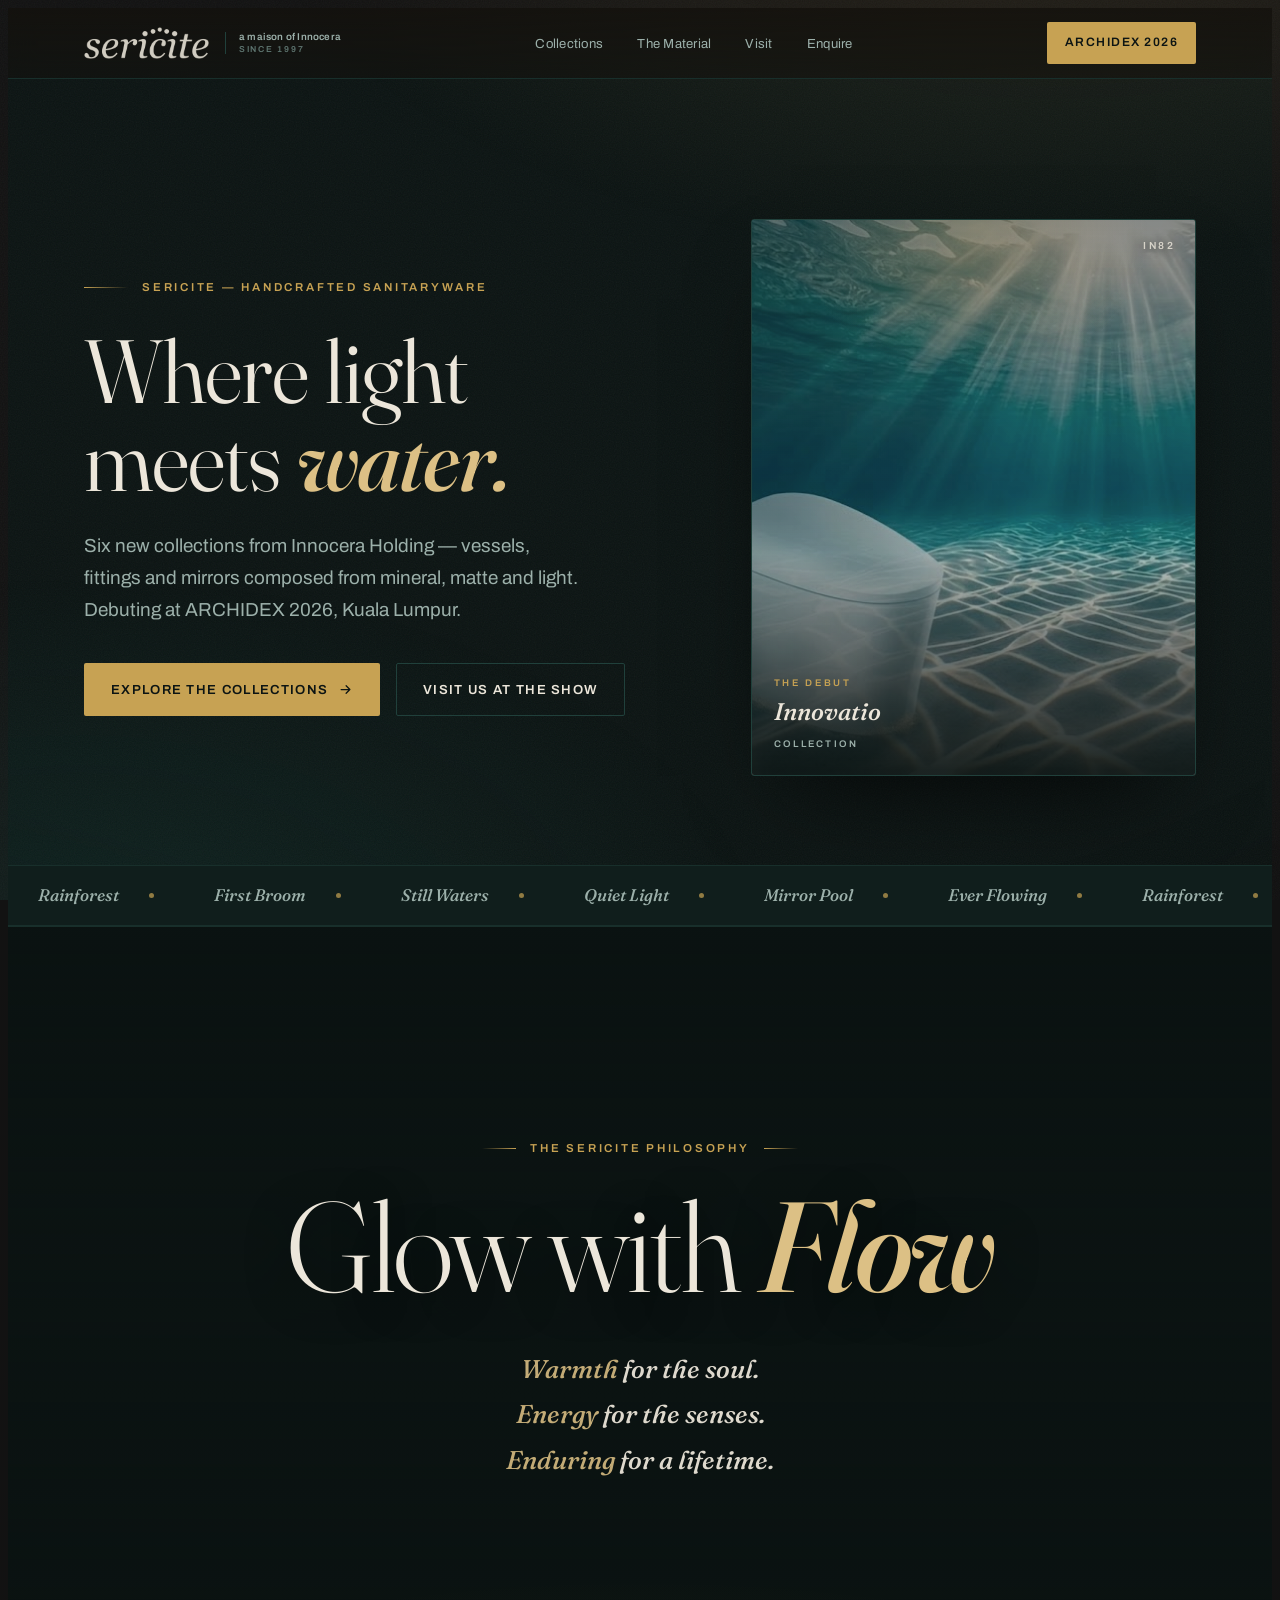
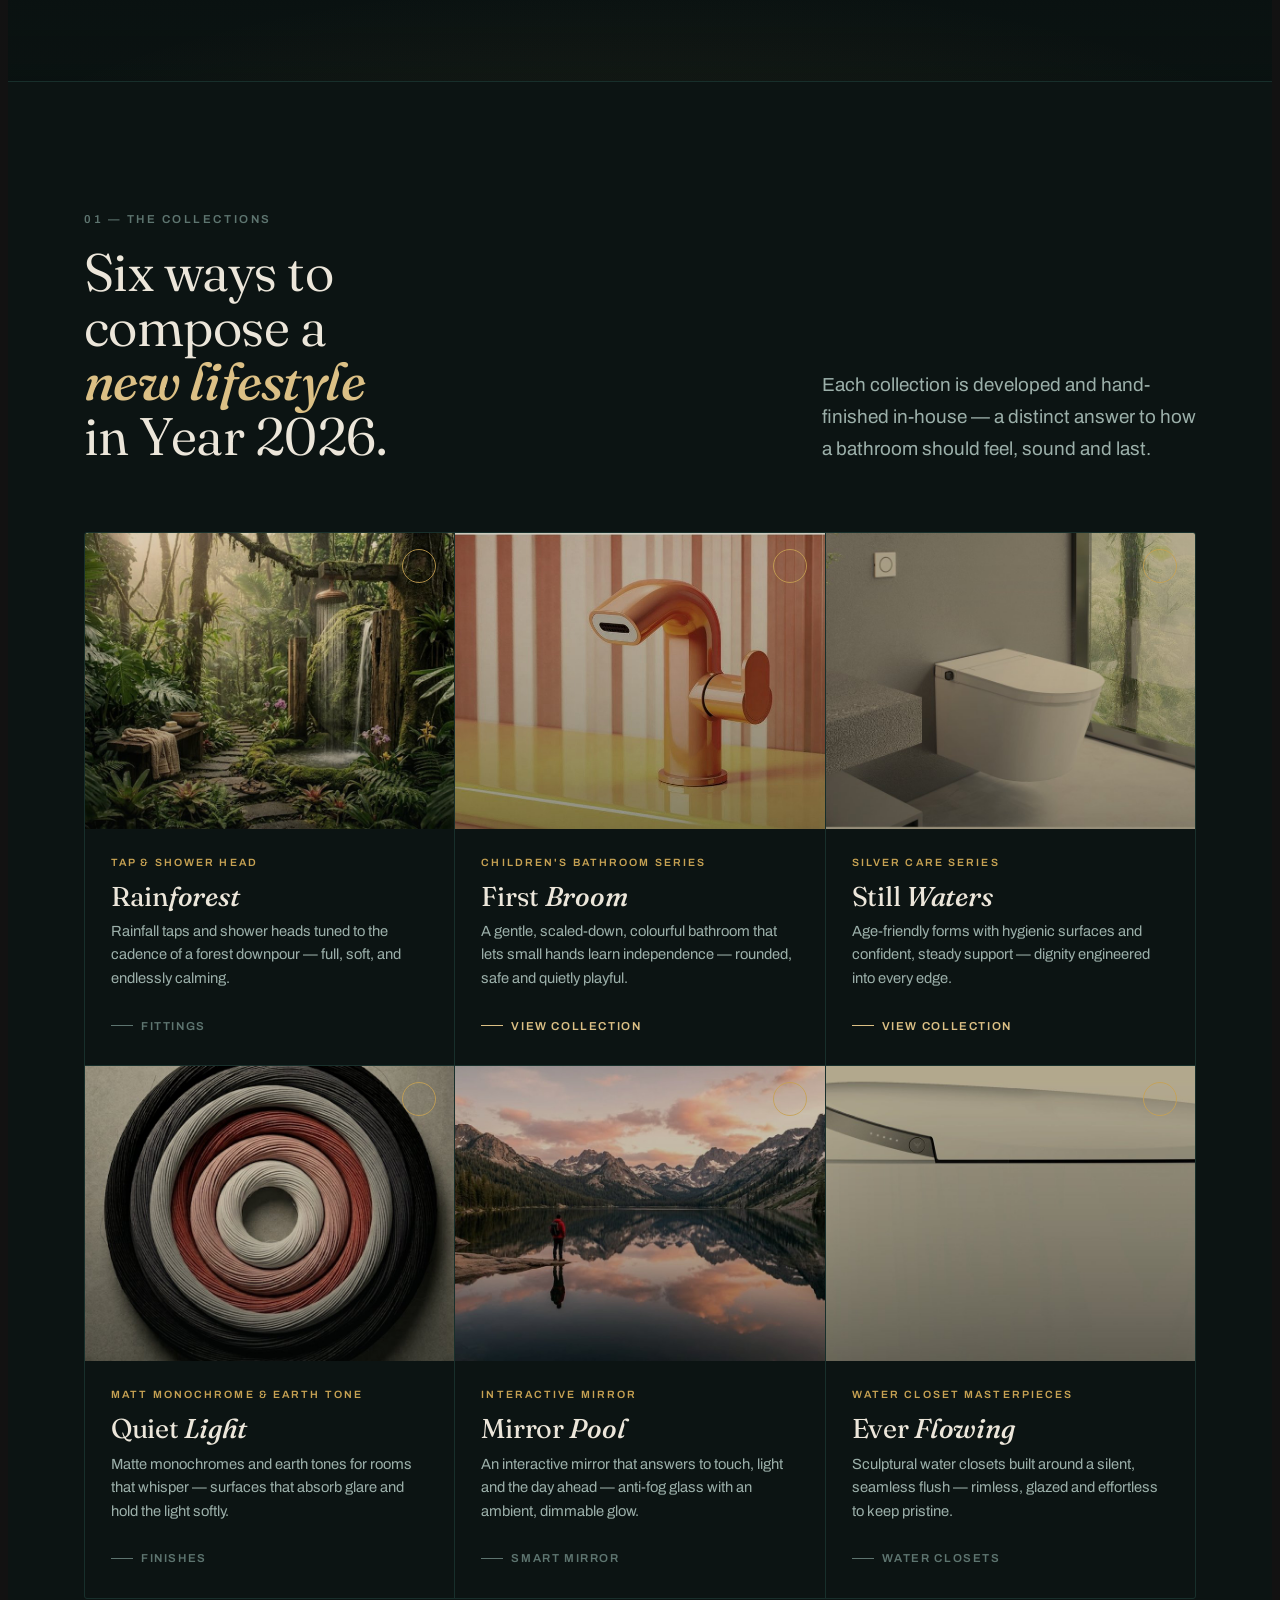
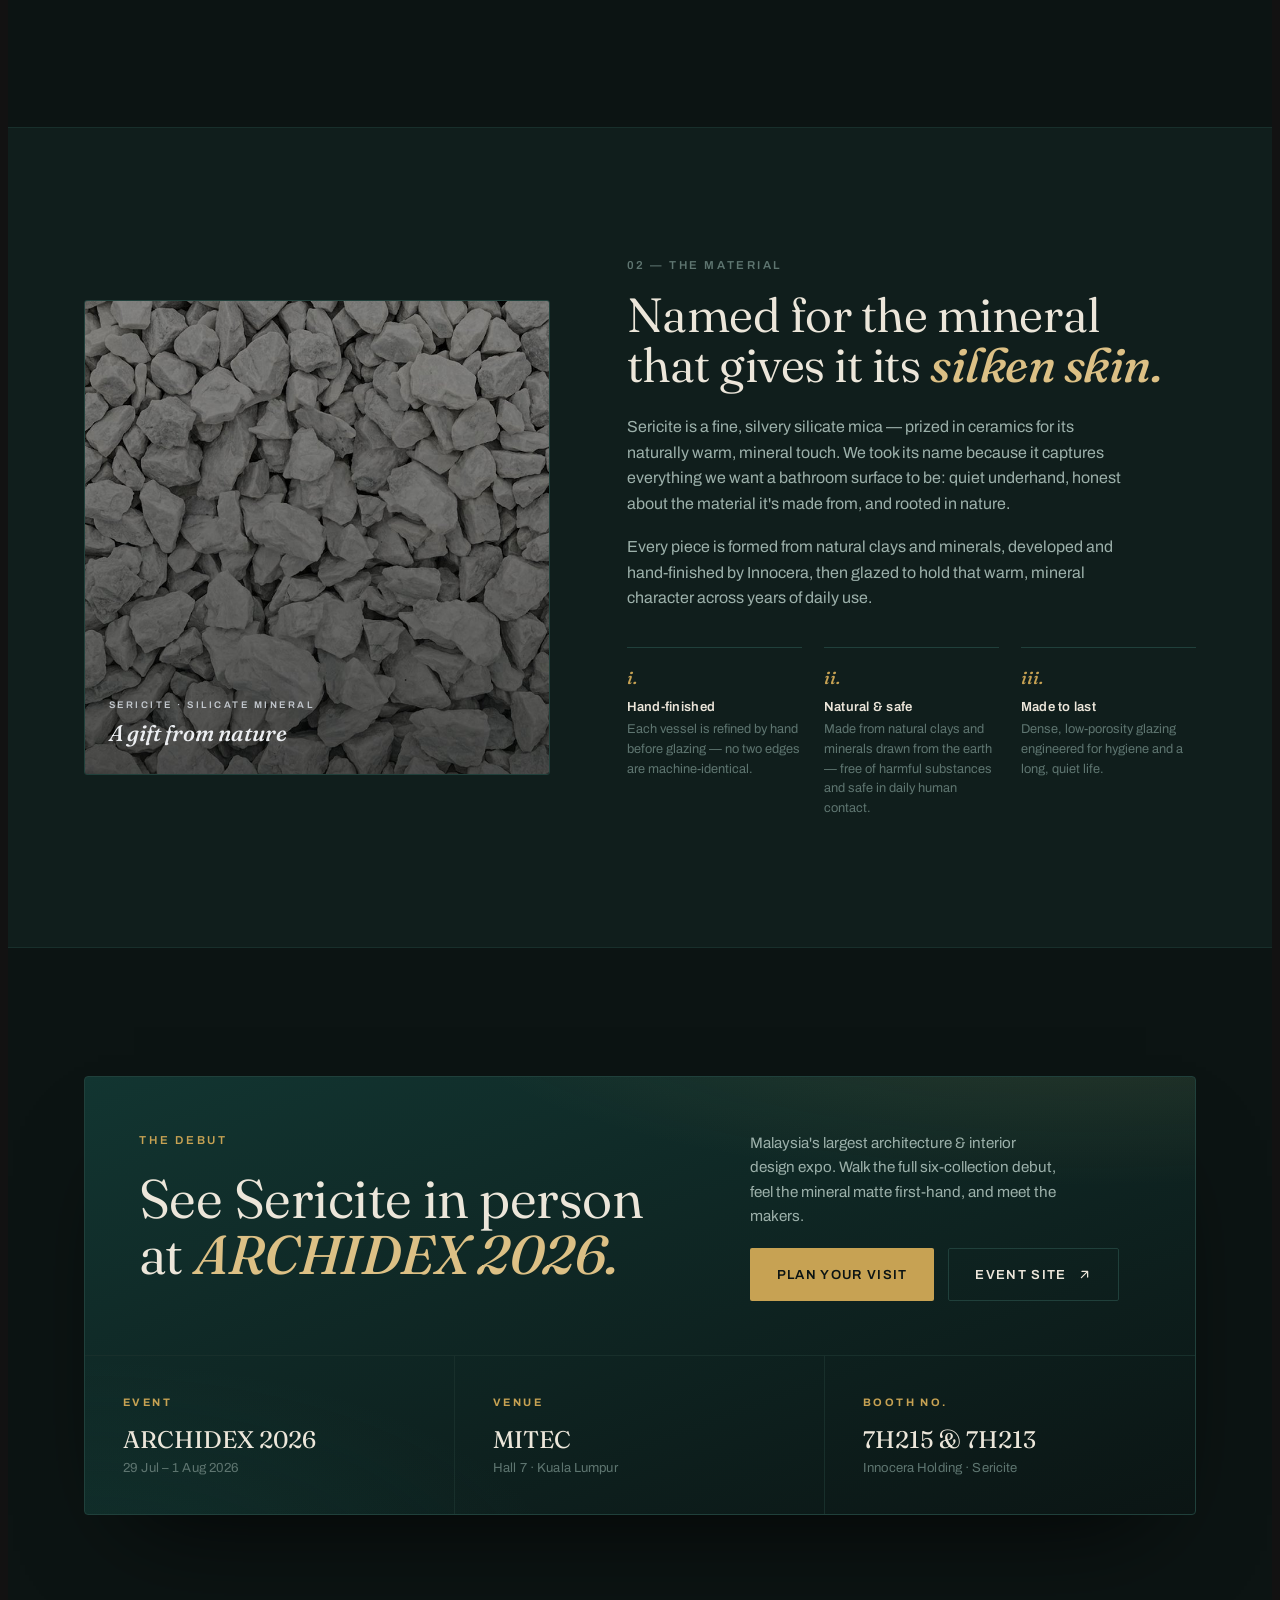
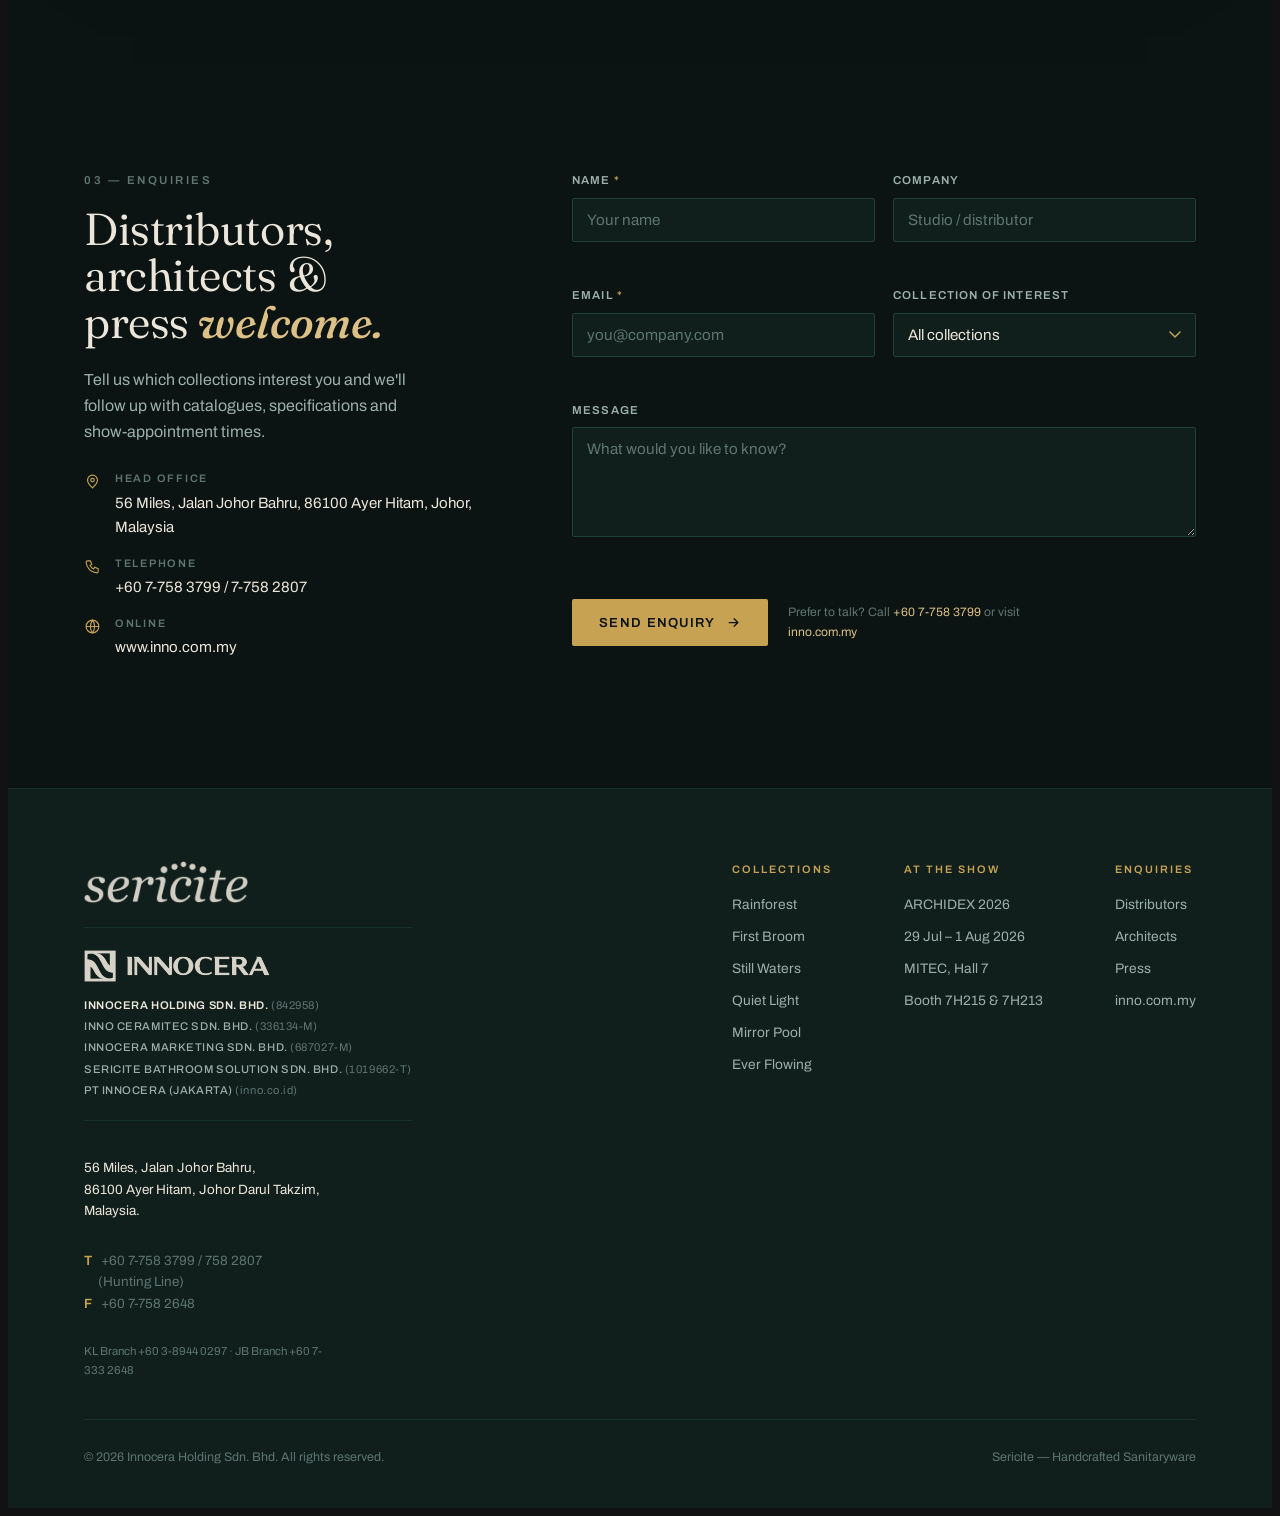
==== commit 299380dd: "Auto: site update 2026-07-25 22:44:30 Co-Authored-By: Claude Opus 4.8 <noreply@anthropic.com>" ====
--- a/index.html
+++ b/index.html
@@ -115,13 +115,14 @@
           </div>
         </article>
 
-        <article class="card rv d2">
+        <article class="card rv d2 has-link">
+          <a class="card-go" href="/collections/still-waters.html" aria-label="View the Still Waters collection"></a>
           <div class="plate p-still"><img src="/assets/images/collections/still-waters.jpg" alt="Still Waters wall-hung smart water closet in a calm grey bathroom" loading="lazy"><span class="arc"></span></div>
           <div class="body">
             <span class="cat">Silver Care Series</span>
             <h3>Still <em>Waters</em></h3>
             <p class="desc">Age-friendly forms with hygienic surfaces and confident, steady support &mdash; dignity engineered into every edge.</p>
-            <span class="more"><span class="ln"></span>Accessible care</span>
+            <span class="more"><span class="ln"></span>View collection</span>
           </div>
         </article>
 
@@ -326,7 +327,7 @@
             <div class="h">Collections</div>
             <a href="#collections">Rainforest</a>
             <a href="#collections">First Broom</a>
-            <a href="#collections">Still Waters</a>
+            <a href="/collections/still-waters.html">Still Waters</a>
             <a href="#collections">Quiet Light</a>
             <a href="#collections">Mirror Pool</a>
             <a href="#collections">Ever Flowing</a>
--- a/assets/css/styles.css
+++ b/assets/css/styles.css
@@ -550,3 +550,12 @@
   .fb-acc-img{height:auto;min-height:210px}
   .fb-acc h4{min-height:0}
 }
+
+/* still waters — engineering feature banner */
+.sw-band{background:var(--bg-2);border-top:1px solid var(--line-soft);
+  padding-block:clamp(46px,7vw,86px)}
+.sw-band .fb-sec-head{margin-bottom:clamp(26px,4vw,40px)}
+.sw-band figure{margin:0;border-radius:8px;overflow:hidden;border:1px solid var(--line-soft);
+  box-shadow:0 30px 60px -44px rgba(0,0,0,.8)}
+.sw-band figure img{width:100%;height:auto;display:block}
+.sw-band .sw-note{margin-top:16px;color:var(--ink-faint);font-size:.82rem;letter-spacing:.02em}
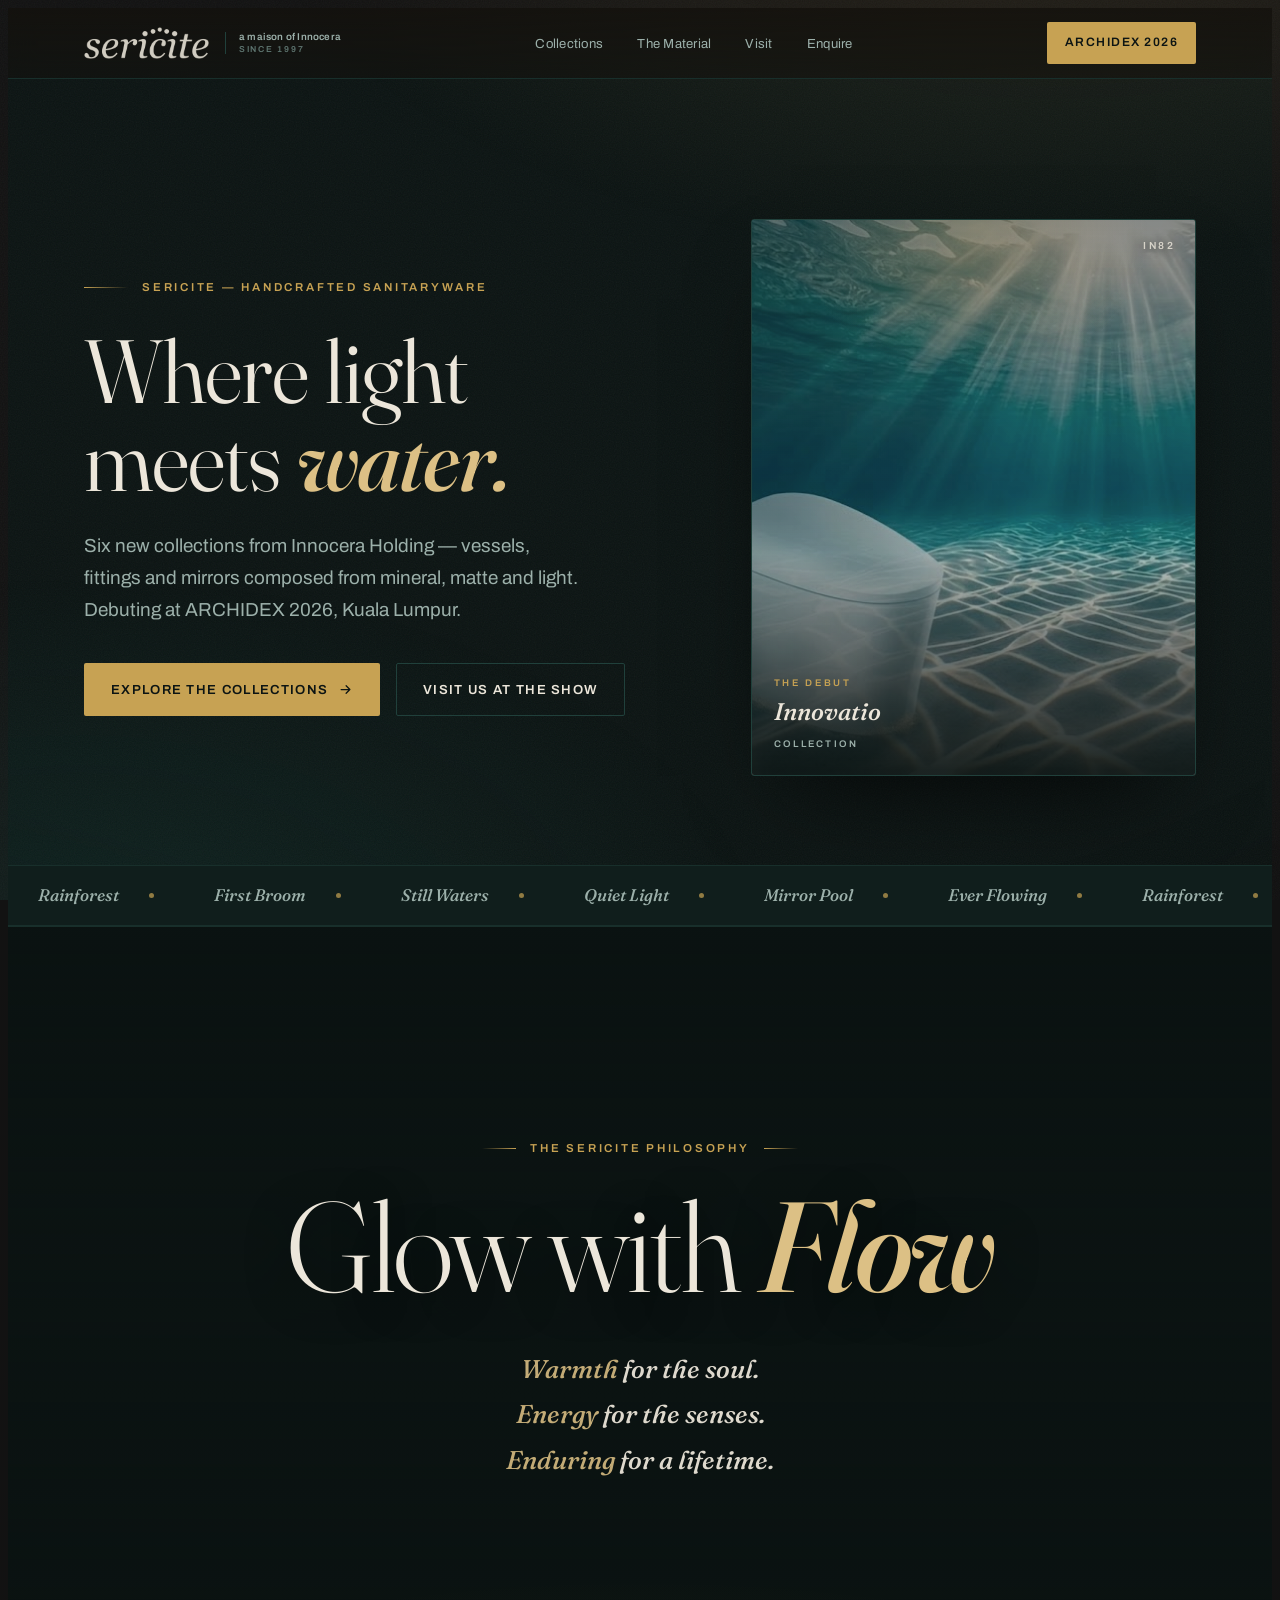
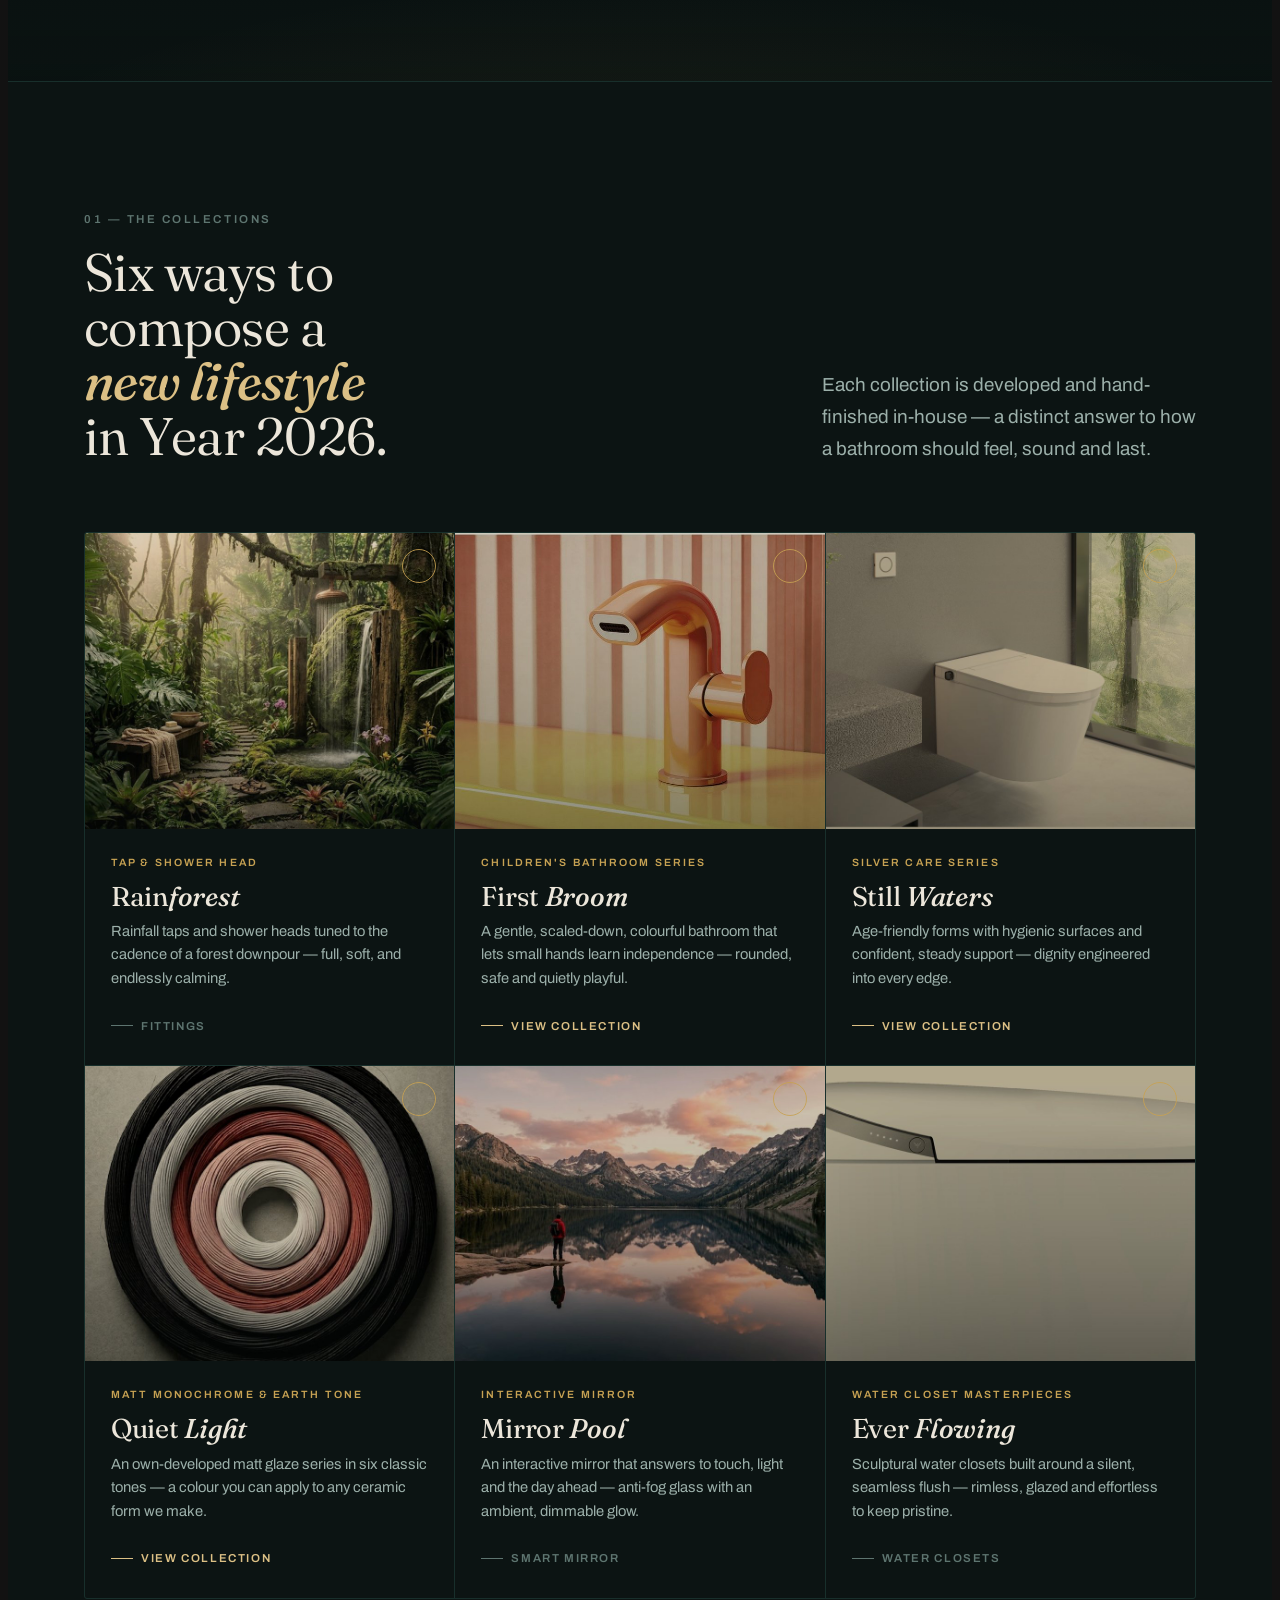
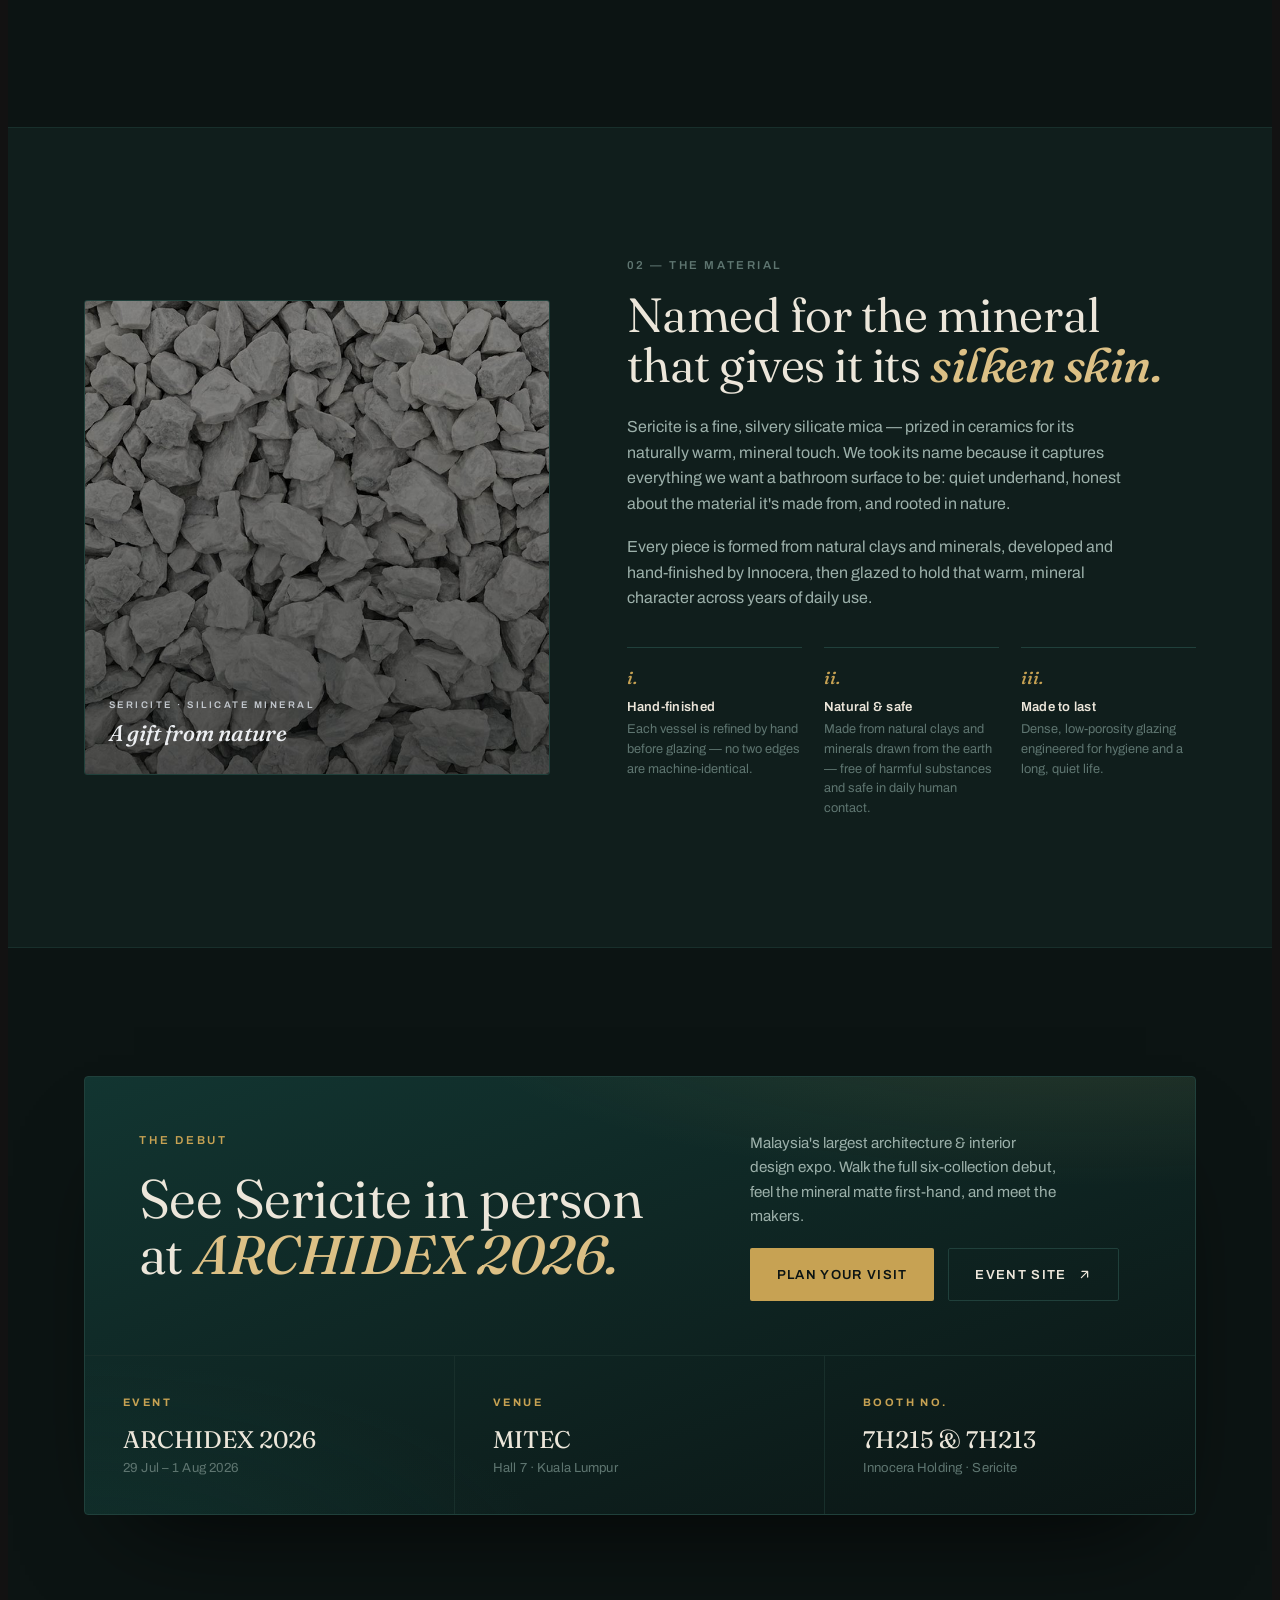
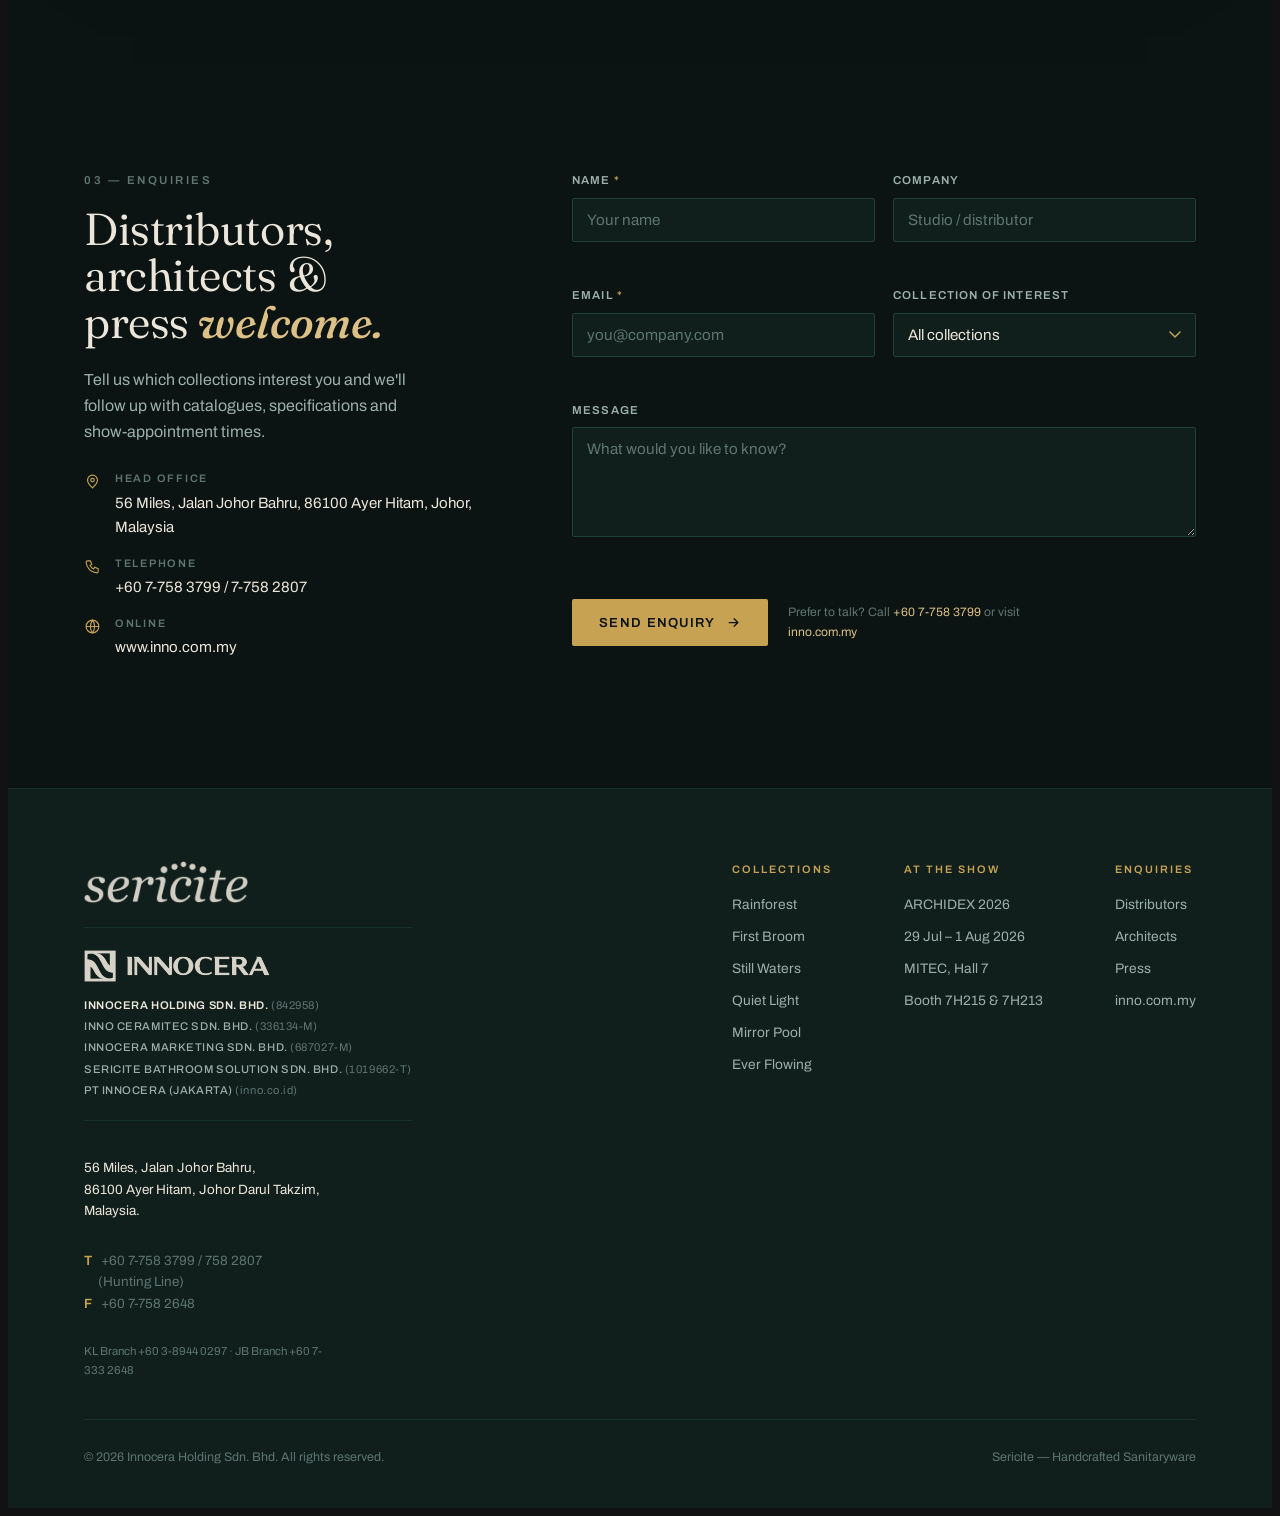
==== commit 6d21b626: "Auto: site update 2026-07-26 14:29:49 Co-Authored-By: Claude Opus 4.8 <noreply@anthropic.com>" ====
--- a/index.html
+++ b/index.html
@@ -126,13 +126,14 @@
           </div>
         </article>
 
-        <article class="card rv">
+        <article class="card rv has-link">
+          <a class="card-go" href="/collections/quiet-light.html" aria-label="View the Quiet Light matt colour series"></a>
           <div class="plate p-quiet"><img src="/assets/images/collections/quiet-light.jpg" alt="Quiet Light tonal study in matte monochrome and earth tones" loading="lazy"><span class="arc"></span></div>
           <div class="body">
             <span class="cat">Matt Monochrome &amp; Earth Tone</span>
             <h3>Quiet <em>Light</em></h3>
-            <p class="desc">Matte monochromes and earth tones for rooms that whisper &mdash; surfaces that absorb glare and hold the light softly.</p>
-            <span class="more"><span class="ln"></span>Finishes</span>
+            <p class="desc">An own-developed matt glaze series in six classic tones &mdash; a colour you can apply to any ceramic form we make.</p>
+            <span class="more"><span class="ln"></span>View collection</span>
           </div>
         </article>
 
@@ -328,7 +329,7 @@
             <a href="#collections">Rainforest</a>
             <a href="#collections">First Broom</a>
             <a href="/collections/still-waters.html">Still Waters</a>
-            <a href="#collections">Quiet Light</a>
+            <a href="/collections/quiet-light.html">Quiet Light</a>
             <a href="#collections">Mirror Pool</a>
             <a href="#collections">Ever Flowing</a>
           </div>
--- a/assets/css/styles.css
+++ b/assets/css/styles.css
@@ -558,4 +558,144 @@
 .sw-band figure{margin:0;border-radius:8px;overflow:hidden;border:1px solid var(--line-soft);
   box-shadow:0 30px 60px -44px rgba(0,0,0,.8)}
 .sw-band figure img{width:100%;height:auto;display:block}
-.sw-band .sw-note{margin-top:16px;color:var(--ink-faint);font-size:.82rem;letter-spacing:.02em}
+
+/* hero convenience chips */
+.sw-chips{display:flex;flex-wrap:wrap;gap:9px;margin-top:26px;padding:0;list-style:none}
+.sw-chips li{font-family:var(--sans);font-size:.63rem;letter-spacing:.14em;text-transform:uppercase;
+  font-weight:600;color:var(--ink-dim);border:1px solid var(--line);border-radius:100px;
+  padding:7px 13px;background:rgba(255,255,255,.02)}
+
+/* product shot sitting above a dimension drawing */
+.fb-diagram .sw-shot{mix-blend-mode:normal;border-radius:4px;margin-bottom:20px}
+
+/* compact spec rows on accessory cards — pinned to the card foot so rows align across the grid */
+.sw-mini{margin:4px 0 0;margin-top:auto;padding-top:13px;display:flex;flex-direction:column;
+  border-top:1px solid var(--line-soft)}
+.sw-mini>div{display:grid;grid-template-columns:.55fr 1.45fr;gap:10px;padding:8px 0;
+  border-bottom:1px solid var(--line-soft)}
+.sw-mini dt{margin:0;font-size:.63rem;letter-spacing:.12em;text-transform:uppercase;
+  color:var(--ink-faint);font-weight:600}
+.sw-mini dd{margin:0;font-size:.82rem;color:var(--ink);font-variant-numeric:tabular-nums}
+
+/* ===================================================================
+   QUIET LIGHT — matt colour series (interactive colour studio)
+   =================================================================== */
+.ql{--glaze:#283543;--glaze-soft:rgba(40,53,67,.5)}
+
+/* hero */
+.ql-hero{position:relative;overflow:hidden;padding-block:clamp(56px,9vw,120px);
+  border-bottom:1px solid var(--line-soft);
+  background:radial-gradient(120% 90% at 78% 10%,var(--glaze-soft),transparent 60%),var(--bg);
+  transition:background 1.1s var(--ease)}
+.ql-hero .wrap{position:relative;z-index:2}
+.ql-hero h1{font-family:var(--serif);font-size:clamp(3rem,10vw,7.4rem);font-weight:300;
+  line-height:.92;letter-spacing:-.025em;margin:18px 0 26px}
+.ql-hero h1 em{font-style:italic;color:var(--gold-lite)}
+.ql-hero .lead{max-width:56ch;color:var(--ink-dim);font-size:clamp(1rem,1.5vw,1.12rem);line-height:1.7}
+.ql-hero .lead b{color:var(--ink);font-weight:500}
+.ql-strip{display:flex;gap:0;margin-top:clamp(34px,5vw,52px);border-radius:4px;overflow:hidden;
+  border:1px solid var(--line)}
+.ql-strip span{flex:1;height:clamp(46px,7vw,80px);transition:flex .6s var(--ease)}
+.ql-strip span:hover{flex:1.7}
+
+/* colour studio */
+.ql-studio{padding-block:clamp(52px,8vw,104px);background:var(--bg-2);
+  border-bottom:1px solid var(--line-soft)}
+.ql-studio-grid{display:grid;grid-template-columns:1.25fr .75fr;gap:clamp(30px,5vw,64px);align-items:center}
+.ql-stage{position:relative;border-radius:8px;overflow:hidden;border:1px solid var(--line);
+  background:#EDEDEE;box-shadow:0 40px 80px -50px rgba(0,0,0,.9);aspect-ratio:1200/816}
+.ql-stage img{position:absolute;inset:0;width:100%;height:100%;object-fit:cover;display:block;
+  opacity:0;transition:opacity .5s var(--ease)}
+.ql-stage img.is-on{opacity:1}
+.ql-stage .bloom{position:absolute;inset:0;background:#fff;opacity:0;pointer-events:none;
+  -webkit-mask-image:url('/assets/images/quiet-light/basin-mask.png');
+  mask-image:url('/assets/images/quiet-light/basin-mask.png');
+  -webkit-mask-size:100% 100%;mask-size:100% 100%;
+  -webkit-mask-repeat:no-repeat;mask-repeat:no-repeat}
+.ql-stage.flash .bloom{animation:qlFlash .5s var(--ease)}
+@keyframes qlFlash{0%{opacity:0}22%{opacity:.5}100%{opacity:0}}
+.ql-stage .stage-tag{position:absolute;left:16px;bottom:14px;z-index:3;
+  font-family:var(--sans);font-size:.6rem;letter-spacing:.22em;text-transform:uppercase;
+  color:#7A7B7C;font-weight:600}
+
+/* readout + picker */
+.ql-read .sec-num{font-size:.72rem;letter-spacing:.22em;text-transform:uppercase;
+  color:var(--ink-faint);font-weight:600}
+.ql-swatch-name{font-family:var(--serif);font-size:clamp(2.1rem,4.6vw,3.2rem);font-weight:400;
+  line-height:1.02;margin:14px 0 6px;transition:opacity .3s var(--ease)}
+.ql-swatch-meta{display:flex;align-items:center;gap:12px;margin-bottom:8px;flex-wrap:wrap}
+.ql-chip{display:inline-flex;align-items:center;gap:8px;font-family:var(--sans);font-size:.63rem;
+  letter-spacing:.14em;text-transform:uppercase;font-weight:600;color:var(--ink-dim);
+  border:1px solid var(--line);border-radius:100px;padding:6px 12px}
+.ql-chip .dot{width:9px;height:9px;border-radius:50%;background:var(--glaze);
+  transition:background-color .55s var(--ease)}
+.ql-hex{font-family:var(--sans);font-size:.72rem;letter-spacing:.16em;color:var(--ink-faint);
+  font-variant-numeric:tabular-nums;text-transform:uppercase}
+.ql-swatch-note{color:var(--ink-dim);line-height:1.66;margin:16px 0 26px;max-width:42ch;
+  transition:opacity .3s var(--ease)}
+.ql-picker{border-top:1px solid var(--line-soft);padding-top:22px}
+.ql-picker .grp{margin-bottom:18px}
+.ql-picker .grp-h{font-size:.6rem;letter-spacing:.2em;text-transform:uppercase;
+  color:var(--ink-faint);font-weight:600;margin-bottom:11px}
+.ql-dots{display:flex;gap:12px;flex-wrap:wrap;padding:0;margin:0;border:0}
+.ql-dot{width:46px;height:46px;border-radius:50%;border:1px solid rgba(255,255,255,.16);
+  background:var(--c);cursor:pointer;padding:0;position:relative;
+  transition:transform .25s var(--ease),box-shadow .25s var(--ease)}
+.ql-dot::after{content:"";position:absolute;inset:-6px;border-radius:50%;
+  border:1px solid transparent;transition:border-color .25s var(--ease)}
+.ql-dot:hover{transform:scale(1.09)}
+.ql-dot:focus-visible{outline:2px solid var(--gold-lite);outline-offset:5px}
+.ql-dot[aria-checked="true"]::after{border-color:var(--gold-lite)}
+.ql-dot[aria-checked="true"]{transform:scale(1.06)}
+.ql-hint{margin-top:16px;font-size:.74rem;color:var(--ink-faint);letter-spacing:.03em}
+
+/* series swatch cards */
+.ql-series{padding-block:clamp(52px,8vw,100px)}
+.ql-series + .ql-series{border-top:1px solid var(--line-soft)}
+.ql-cards{display:grid;grid-template-columns:repeat(auto-fit,minmax(215px,1fr));gap:20px;
+  margin-top:clamp(28px,4vw,44px)}
+.ql-card{display:block;width:100%;border:1px solid var(--line);border-radius:6px;overflow:hidden;
+  background:var(--bg-2);cursor:pointer;text-align:left;padding:0;font:inherit;color:inherit;
+  transition:transform .3s var(--ease),border-color .3s var(--ease)}
+.ql-card:hover{transform:translateY(-4px);border-color:rgba(199,162,83,.4)}
+.ql-card:focus-visible{outline:2px solid var(--gold-lite);outline-offset:3px}
+.ql-card .meta{display:block}
+.ql-card .sw{display:block;aspect-ratio:4/3;position:relative;overflow:hidden}
+.ql-card .sw img{width:100%;height:100%;object-fit:cover;display:block;
+  transition:transform .6s var(--ease)}
+.ql-card:hover .sw img{transform:scale(1.05)}
+.ql-card .meta{padding:15px 16px 18px}
+.ql-card .meta b{display:block;font-family:var(--serif);font-size:1.22rem;font-weight:400;
+  margin-bottom:5px}
+.ql-card .meta span{font-family:var(--sans);font-size:.63rem;letter-spacing:.16em;
+  text-transform:uppercase;color:var(--ink-faint);font-variant-numeric:tabular-nums}
+
+/* "applies to everything" */
+.ql-apply{background:var(--bg-2);border-block:1px solid var(--line-soft);
+  padding-block:clamp(52px,8vw,100px)}
+.ql-apply-grid{display:grid;grid-template-columns:repeat(auto-fit,minmax(168px,1fr));gap:1px;
+  background:var(--line-soft);border:1px solid var(--line-soft);border-radius:6px;overflow:hidden;
+  margin-top:clamp(28px,4vw,44px)}
+.ql-apply-grid div{background:var(--bg-2);padding:26px 20px;display:flex;flex-direction:column;gap:7px;
+  transition:background .3s var(--ease)}
+.ql-apply-grid div:hover{background:var(--bg-3)}
+.ql-apply-grid .n{font-size:.6rem;letter-spacing:.2em;color:var(--gold);font-weight:600}
+.ql-apply-grid .t{font-family:var(--serif);font-size:1.12rem}
+
+/* applied gallery */
+.ql-gallery{padding-block:clamp(52px,8vw,100px)}
+.ql-gal-grid{display:grid;grid-template-columns:repeat(auto-fit,minmax(230px,1fr));gap:18px;
+  margin-top:clamp(28px,4vw,44px)}
+.ql-gal-grid figure{margin:0;border:1px solid var(--line);border-radius:6px;overflow:hidden;
+  background:var(--bg-2)}
+.ql-gal-grid img{width:100%;height:230px;object-fit:cover;display:block}
+.ql-gal-grid figcaption{padding:13px 15px 16px;font-family:var(--sans);font-size:.63rem;
+  letter-spacing:.16em;text-transform:uppercase;color:var(--ink-faint);font-weight:600}
+
+@media(max-width:900px){
+  .ql-studio-grid{grid-template-columns:1fr}
+}
+@media(prefers-reduced-motion:reduce){
+  .ql-stage.flash .bloom{animation:none}
+  .ql-strip span,.ql-card,.ql-card .sw img,.ql-dot{transition:none}
+}
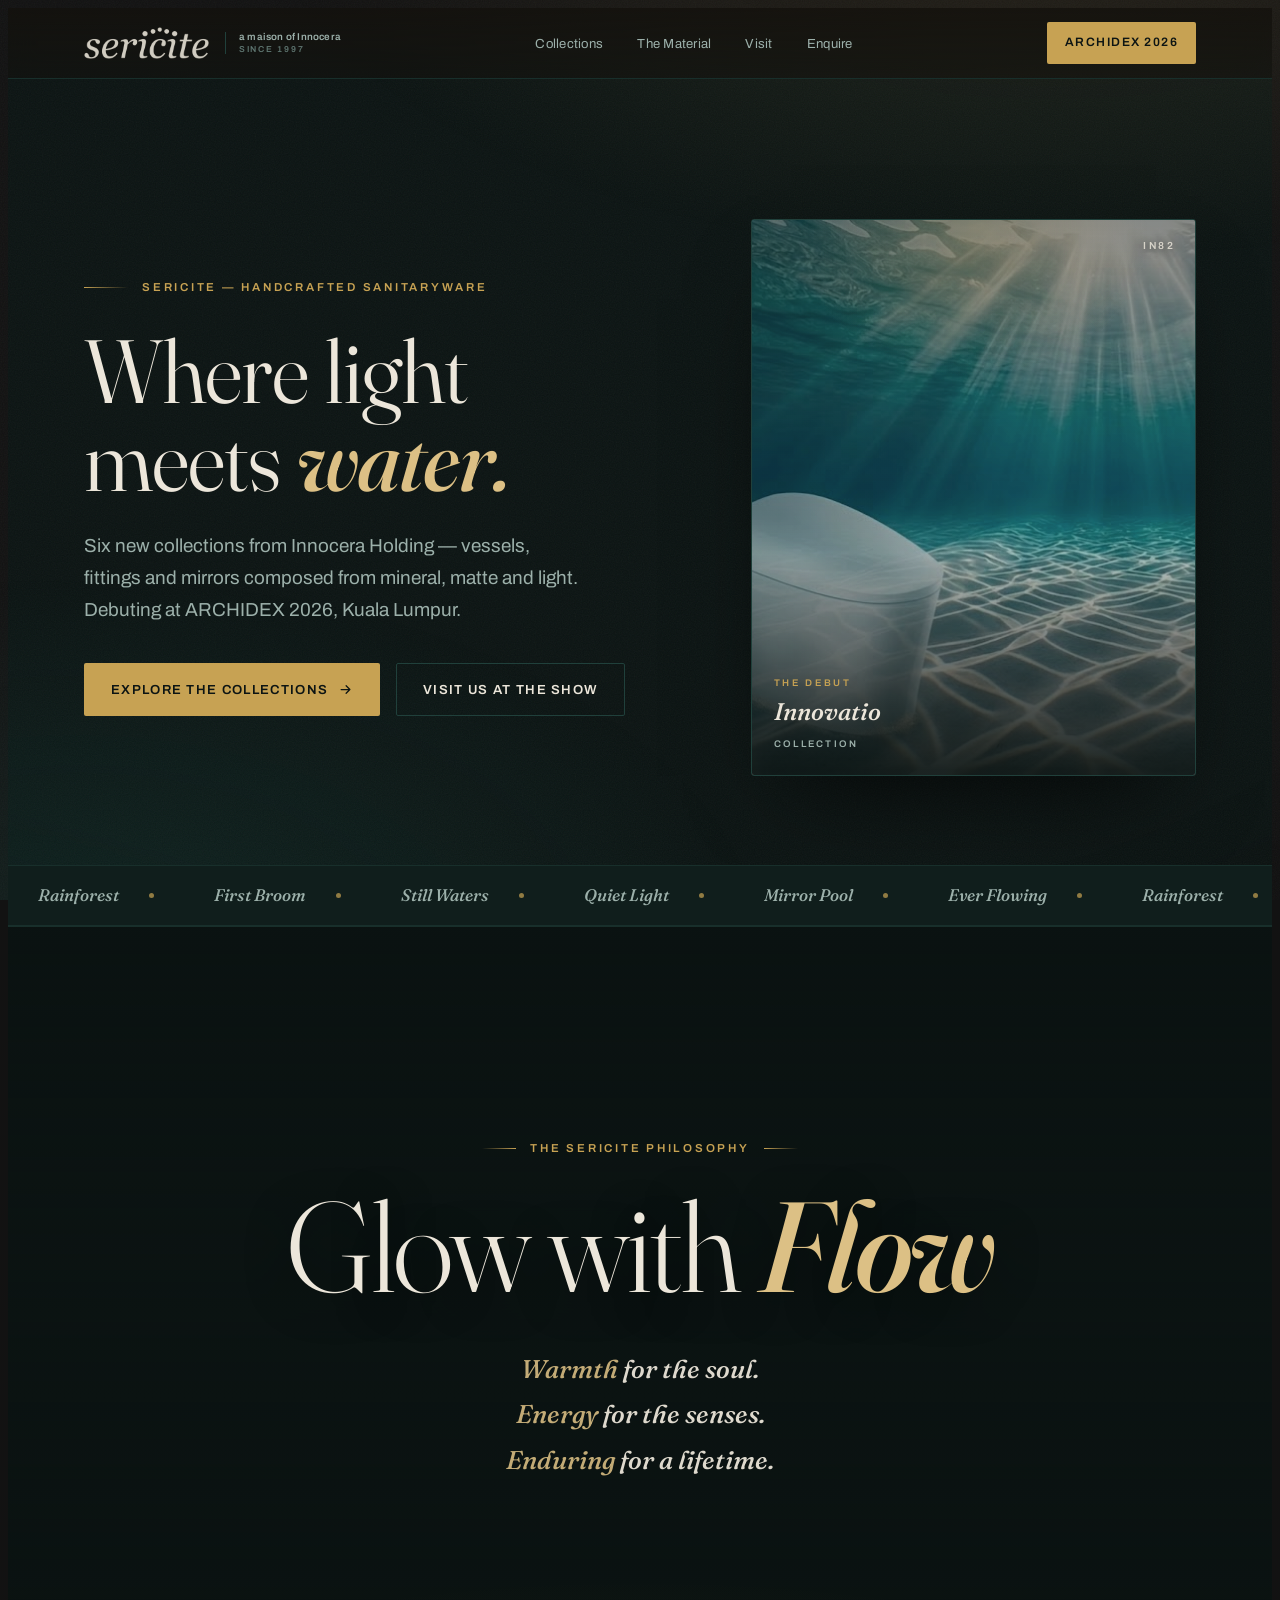
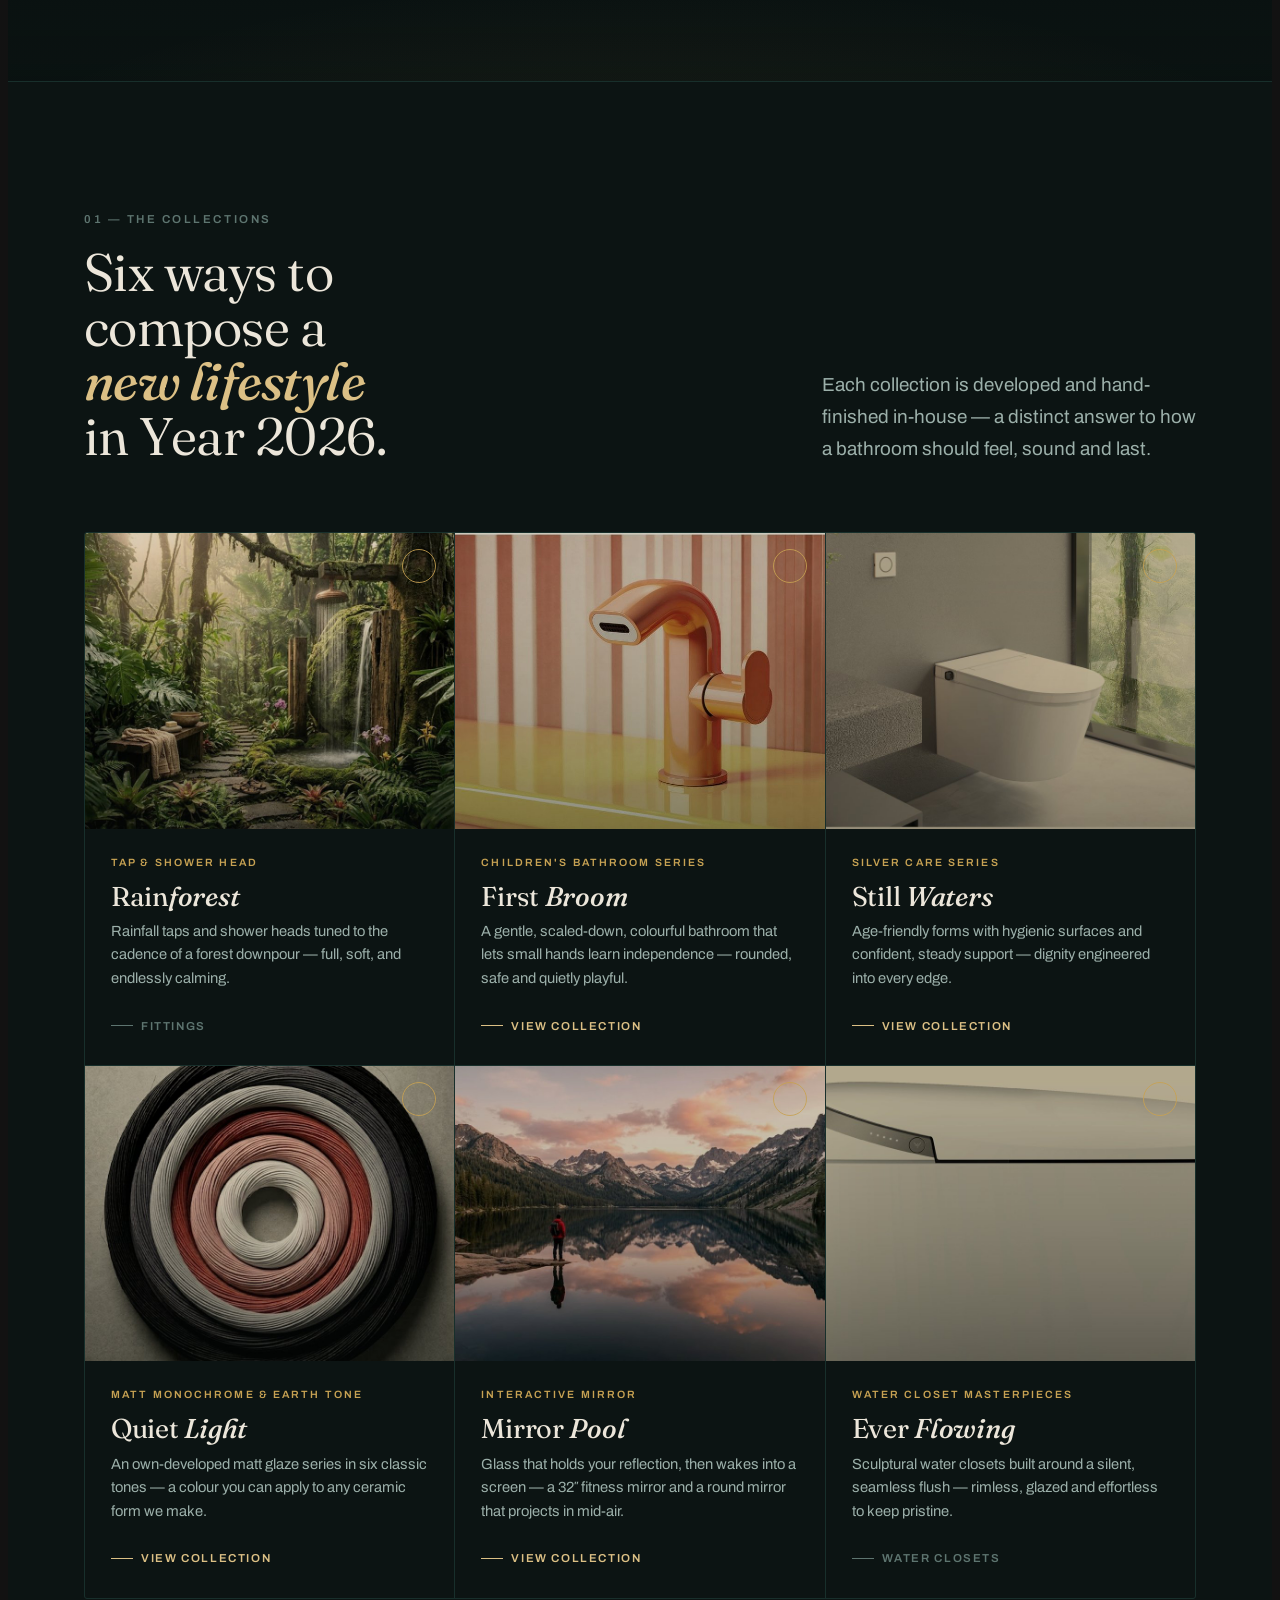
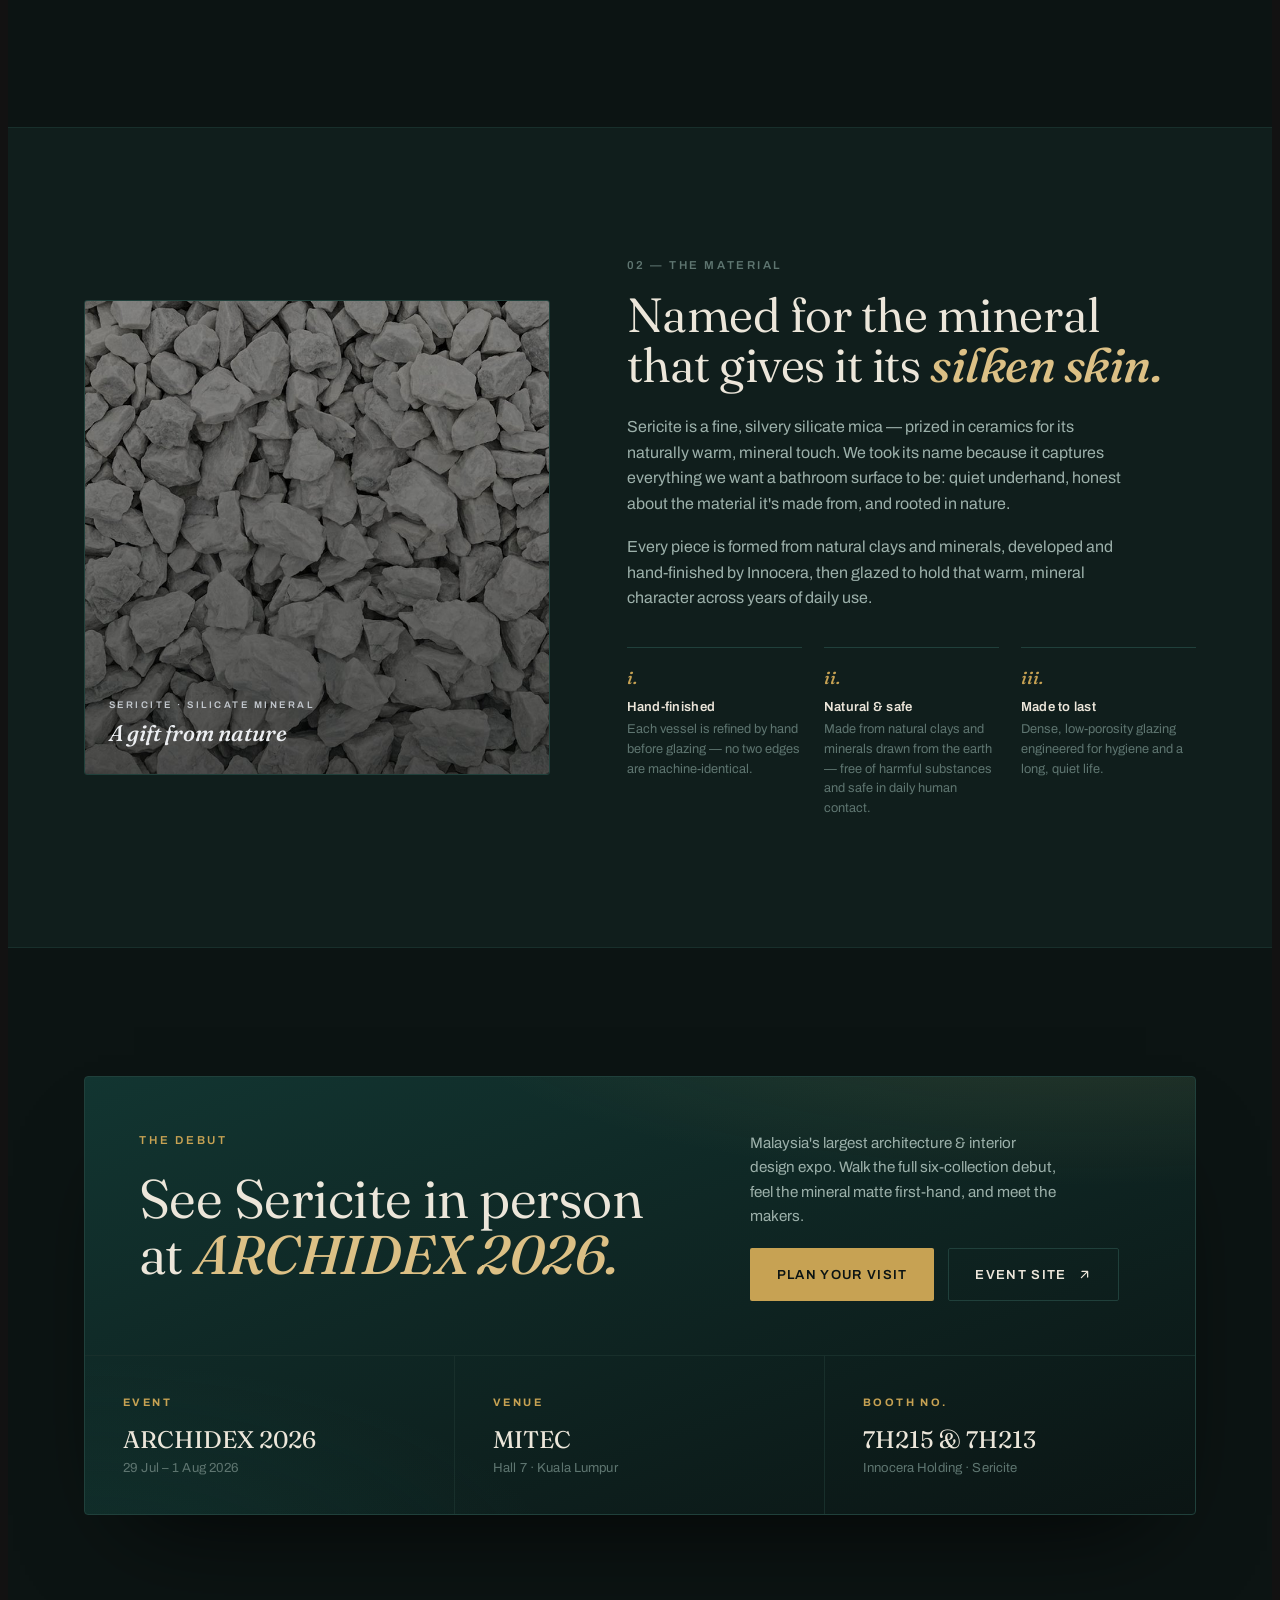
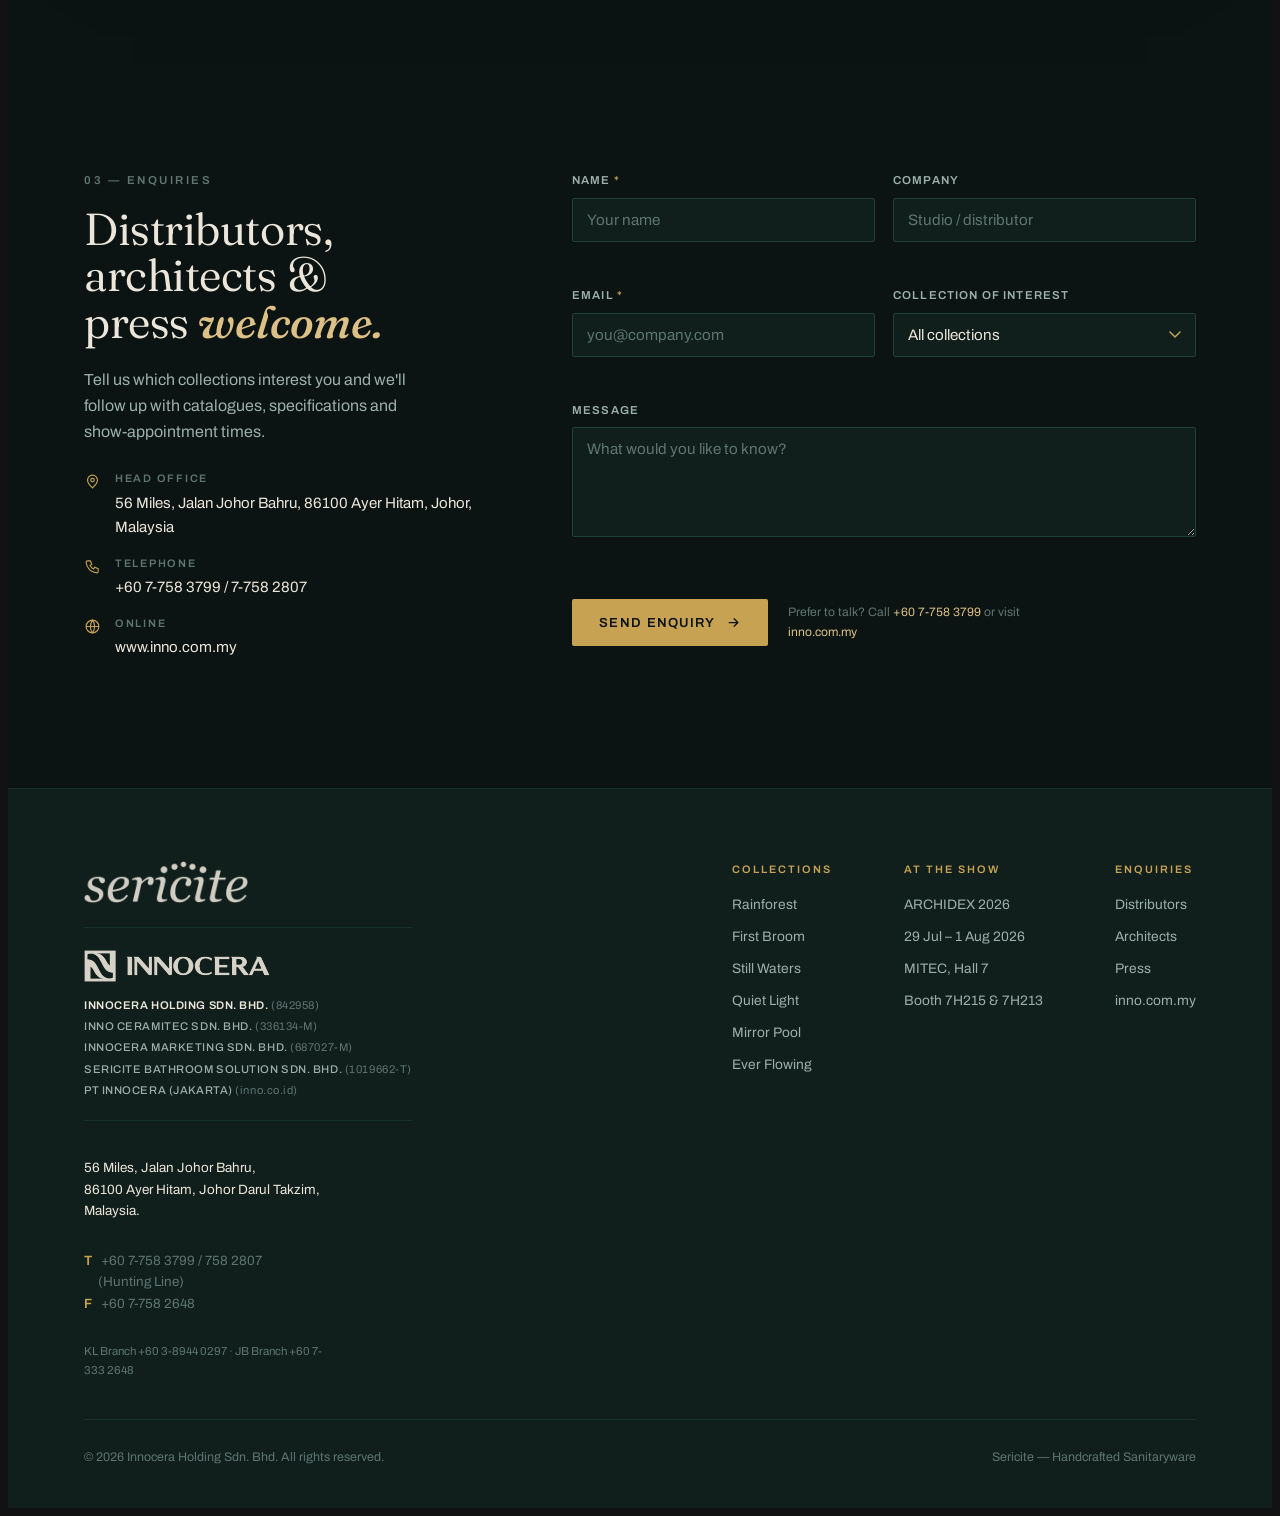
==== commit 40ea9486: "Auto: site update 2026-07-26 19:39:18 Co-Authored-By: Claude Opus 4.8 <noreply@anthropic.com>" ====
--- a/index.html
+++ b/index.html
@@ -137,13 +137,14 @@
           </div>
         </article>
 
-        <article class="card rv d1">
+        <article class="card rv d1 has-link">
+          <a class="card-go" href="/collections/mirror-pool.html" aria-label="View the Mirror Pool interactive mirror collection"></a>
           <div class="plate p-mirror"><img src="/assets/images/collections/mirror-pool.jpg" alt="Mirror Pool still mountain lake with a mirror-perfect reflection" loading="lazy"><span class="arc"></span></div>
           <div class="body">
             <span class="cat">Interactive Mirror</span>
             <h3>Mirror <em>Pool</em></h3>
-            <p class="desc">An interactive mirror that answers to touch, light and the day ahead &mdash; anti-fog glass with an ambient, dimmable glow.</p>
-            <span class="more"><span class="ln"></span>Smart mirror</span>
+            <p class="desc">Glass that holds your reflection, then wakes into a screen &mdash; a 32&Prime; fitness mirror and a round mirror that projects in mid-air.</p>
+            <span class="more"><span class="ln"></span>View collection</span>
           </div>
         </article>
 
@@ -327,10 +328,10 @@
           <div class="foot-col">
             <div class="h">Collections</div>
             <a href="#collections">Rainforest</a>
-            <a href="#collections">First Broom</a>
+            <a href="/collections/first-broom.html">First Broom</a>
             <a href="/collections/still-waters.html">Still Waters</a>
             <a href="/collections/quiet-light.html">Quiet Light</a>
-            <a href="#collections">Mirror Pool</a>
+            <a href="/collections/mirror-pool.html">Mirror Pool</a>
             <a href="#collections">Ever Flowing</a>
           </div>
           <div class="foot-col">
--- a/assets/css/styles.css
+++ b/assets/css/styles.css
@@ -603,7 +603,7 @@
   border-bottom:1px solid var(--line-soft)}
 .ql-studio-grid{display:grid;grid-template-columns:1.25fr .75fr;gap:clamp(30px,5vw,64px);align-items:center}
 .ql-stage{position:relative;border-radius:8px;overflow:hidden;border:1px solid var(--line);
-  background:#EDEDEE;box-shadow:0 40px 80px -50px rgba(0,0,0,.9);aspect-ratio:1200/816}
+  background:#F5F5F6;box-shadow:0 40px 80px -50px rgba(0,0,0,.9);aspect-ratio:1024/696}
 .ql-stage img{position:absolute;inset:0;width:100%;height:100%;object-fit:cover;display:block;
   opacity:0;transition:opacity .5s var(--ease)}
 .ql-stage img.is-on{opacity:1}
@@ -670,27 +670,15 @@
 .ql-card .meta span{font-family:var(--sans);font-size:.63rem;letter-spacing:.16em;
   text-transform:uppercase;color:var(--ink-faint);font-variant-numeric:tabular-nums}
 
+/* audience line under each series lead */
+.ql-for{margin-top:14px;max-width:60ch;font-family:var(--serif);font-style:italic;
+  font-size:clamp(.98rem,1.5vw,1.12rem);line-height:1.6;color:var(--gold-lite)}
+.ql-for span{font-family:var(--sans);font-style:normal;font-size:.62rem;letter-spacing:.2em;
+  text-transform:uppercase;font-weight:600;color:var(--ink-faint);margin-right:9px}
+
 /* "applies to everything" */
 .ql-apply{background:var(--bg-2);border-block:1px solid var(--line-soft);
   padding-block:clamp(52px,8vw,100px)}
-.ql-apply-grid{display:grid;grid-template-columns:repeat(auto-fit,minmax(168px,1fr));gap:1px;
-  background:var(--line-soft);border:1px solid var(--line-soft);border-radius:6px;overflow:hidden;
-  margin-top:clamp(28px,4vw,44px)}
-.ql-apply-grid div{background:var(--bg-2);padding:26px 20px;display:flex;flex-direction:column;gap:7px;
-  transition:background .3s var(--ease)}
-.ql-apply-grid div:hover{background:var(--bg-3)}
-.ql-apply-grid .n{font-size:.6rem;letter-spacing:.2em;color:var(--gold);font-weight:600}
-.ql-apply-grid .t{font-family:var(--serif);font-size:1.12rem}
-
-/* applied gallery */
-.ql-gallery{padding-block:clamp(52px,8vw,100px)}
-.ql-gal-grid{display:grid;grid-template-columns:repeat(auto-fit,minmax(230px,1fr));gap:18px;
-  margin-top:clamp(28px,4vw,44px)}
-.ql-gal-grid figure{margin:0;border:1px solid var(--line);border-radius:6px;overflow:hidden;
-  background:var(--bg-2)}
-.ql-gal-grid img{width:100%;height:230px;object-fit:cover;display:block}
-.ql-gal-grid figcaption{padding:13px 15px 16px;font-family:var(--sans);font-size:.63rem;
-  letter-spacing:.16em;text-transform:uppercase;color:var(--ink-faint);font-weight:600}
 
 @media(max-width:900px){
   .ql-studio-grid{grid-template-columns:1fr}
@@ -699,3 +687,277 @@
   .ql-stage.flash .bloom{animation:none}
   .ql-strip span,.ql-card,.ql-card .sw img,.ql-dot{transition:none}
 }
+
+/* ===================================================================
+   MIRROR POOL — interactive mirrors (EO21 · EO30-70)
+   Product visuals are hand-built renders: no photography of the pieces
+   exists yet, so the mirrors, screens and hologram are drawn in CSS/SVG.
+   =================================================================== */
+.mp{--cct-rgb:255 226 196;--dim:.85}
+
+/* hero panel — cool silver-teal instead of First Broom's playful mix */
+.mp-panel{background:
+  radial-gradient(120% 90% at 6% 2%, rgba(126,196,206,.15), transparent 44%),
+  radial-gradient(115% 95% at 98% 100%, rgba(199,162,83,.13), transparent 48%),
+  linear-gradient(155deg,#102523,#0A1312)}
+.mp-hero-figure img{object-position:center 56%;
+  filter:brightness(.72) contrast(1.06) saturate(.62) sepia(.10) hue-rotate(-8deg)}
+.mp-hero-figure::after{content:"";position:absolute;inset:0;pointer-events:none;
+  background:linear-gradient(200deg, rgba(11,20,19,.32), transparent 42%, rgba(11,20,19,.62))}
+
+/* ---------- showpiece shell ---------- */
+.mp-show{padding-block:clamp(54px,8vw,102px);border-top:1px solid var(--line-soft)}
+.mp-show.alt{background:var(--bg-2)}
+.mp-show-in{display:grid;grid-template-columns:.86fr 1.14fr;gap:clamp(30px,5vw,68px);align-items:start}
+/* not sticky: the stage is taller than the viewport, so pinning it would put
+   the controls permanently below the fold */
+.mp-col-vis{display:flex;flex-direction:column}
+.mp-info .fb-model{margin-bottom:14px}
+.mp-info h3{font-family:var(--serif);font-size:clamp(1.7rem,3.2vw,2.5rem);font-weight:400;
+  line-height:1.04;margin-bottom:8px}
+.mp-info h3 em{font-style:italic;color:var(--gold-lite)}
+.mp-kicker{font-family:var(--sans);font-size:.7rem;font-weight:600;letter-spacing:.2em;
+  text-transform:uppercase;color:var(--ink-faint);margin-bottom:18px}
+.mp-info .fb-desc{max-width:50ch}
+.mp-info .fb-spec-list{margin-top:6px}
+
+/* ---------- stage ---------- */
+.mp-stage{position:relative;display:flex;flex-direction:column;align-items:center;
+  border:1px solid var(--line);border-radius:8px;overflow:hidden;
+  padding:clamp(26px,4vw,46px) 20px clamp(22px,3vw,34px);
+  background:linear-gradient(172deg,#122422 0%,#0A1312 68%);
+  box-shadow:0 44px 90px -62px rgba(0,0,0,.95), inset 0 1px 0 rgba(255,255,255,.035)}
+/* light the LED throws on the wall behind */
+.mp-stage .cast{position:absolute;left:50%;top:4%;transform:translateX(-50%);
+  width:min(94%,540px);height:82%;border-radius:50%;pointer-events:none;
+  background:radial-gradient(closest-side, rgb(var(--cct-rgb)/calc(var(--dim)*.26)), transparent 74%);
+  filter:blur(22px);transition:background .55s var(--ease)}
+.mp-stage .floor{position:absolute;left:0;right:0;bottom:0;height:26%;pointer-events:none;
+  background:linear-gradient(to top, rgba(0,0,0,.5), transparent)}
+.mp-stage-tag{position:relative;z-index:3;margin-top:18px;font-family:var(--sans);font-size:.58rem;
+  letter-spacing:.22em;text-transform:uppercase;color:var(--ink-faint);font-weight:600;
+  font-variant-numeric:tabular-nums}
+
+/* ---------- the mirror itself ---------- */
+.mp-mirror{position:relative;z-index:2;overflow:hidden;
+  background:linear-gradient(163deg,#33434B 0%,#18242A 34%,#22323A 62%,#111A1E 100%);
+  box-shadow:
+    0 0 0 7px #14191B,
+    0 0 0 8px rgba(255,255,255,.08),
+    0 42px 74px -36px rgba(0,0,0,.92),
+    0 0 62px 4px rgb(var(--cct-rgb)/calc(var(--dim)*.26));
+  transition:box-shadow .55s var(--ease)}
+.mp-mirror-tall{width:min(100%,248px);aspect-ratio:1/3;border-radius:13px}
+.mp-mirror-round{width:min(100%,382px);aspect-ratio:1/1;border-radius:50%;
+  box-shadow:0 0 0 8px #14191B, 0 0 0 9px rgba(255,255,255,.08),
+    0 42px 74px -36px rgba(0,0,0,.92)}
+
+/* glass: sheen + reflected room */
+.mp-glass{position:absolute;inset:0;pointer-events:none;
+  background:
+    linear-gradient(112deg, rgba(255,255,255,.14) 0 7%, rgba(255,255,255,.03) 19% 46%,
+      rgba(255,255,255,.09) 53% 60%, transparent 76%),
+    radial-gradient(130% 58% at 26% -6%, rgba(206,228,232,.15), transparent 60%),
+    linear-gradient(180deg, rgba(255,255,255,.05), transparent 24%, rgba(0,0,0,.34))}
+/* what the glass is reflecting: doorway light, a warm lamp, the basin and tap below */
+.mp-room{position:absolute;inset:0;overflow:hidden;pointer-events:none}
+.mp-room i{position:absolute;display:block}
+.mp-room .r2{left:6%;top:3%;width:16%;height:93%;filter:blur(10px);
+  background:linear-gradient(180deg,rgba(226,238,240,.17),rgba(226,238,240,.02) 68%)}
+.mp-room .r3{right:7%;top:52%;width:34%;height:19%;border-radius:50%;filter:blur(13px);
+  background:radial-gradient(closest-side,rgba(233,190,120,.34),transparent)}
+.mp-room .r1{left:17%;right:17%;bottom:8%;height:8.5%;filter:blur(3.5px);
+  border-radius:46% 46% 16% 16%/74% 74% 26% 26%;
+  background:linear-gradient(180deg,rgba(228,238,239,.44),rgba(228,238,239,.09))}
+.mp-room .r4{left:7%;right:7%;bottom:7.2%;height:2px;filter:blur(2.4px);
+  background:linear-gradient(90deg,transparent,rgba(226,238,240,.32) 22%,rgba(226,238,240,.32) 78%,transparent)}
+.mp-room .r5{left:50%;bottom:15.5%;width:3px;height:6.5%;transform:translateX(-50%);filter:blur(1.7px);
+  border-radius:2px;background:linear-gradient(180deg,rgba(232,242,243,.55),rgba(232,242,243,.08))}
+.mp-mirror-round .mp-room .r1{bottom:16%;height:13%}
+.mp-mirror-round .mp-room .r4{bottom:14.5%}
+.mp-mirror-round .mp-room .r5{bottom:27%;height:11%}
+.mp-mirror-round .mp-room .r2{left:12%;top:8%;height:70%}
+
+/* LED edge light (tri-colour, dimmable) */
+.mp-edge{position:absolute;inset:1.7% 4%;border-radius:8px;pointer-events:none;
+  border:1px solid rgb(var(--cct-rgb)/calc(var(--dim)*.5));
+  box-shadow:0 0 20px rgb(var(--cct-rgb)/calc(var(--dim)*.32)),
+    inset 0 0 26px rgb(var(--cct-rgb)/calc(var(--dim)*.16));
+  transition:border-color .55s var(--ease),box-shadow .55s var(--ease)}
+.mp-led{position:absolute;left:50%;bottom:1.6%;transform:translateX(-50%);z-index:3;
+  width:5px;height:5px;border-radius:50%;background:rgb(var(--cct-rgb));
+  box-shadow:0 0 11px rgb(var(--cct-rgb)/.9);transition:background .55s var(--ease)}
+
+/* ---------- the 32" screen ---------- */
+.mp-screen{position:absolute;left:8%;right:8%;top:5.5%;aspect-ratio:9/16;z-index:2;
+  border-radius:6px;overflow:hidden;background:#04080B;
+  container-type:size;
+  line-height:1.3;color:#E7F2F1;border-radius:3px;
+  box-shadow:inset 0 0 0 1px rgba(255,255,255,.055), 0 0 34px rgba(0,0,0,.6);
+  transition:background .5s var(--ease),box-shadow .5s var(--ease)}
+/* screen off: the panel disappears completely into the glass */
+.mp-mirror[data-app="off"] .mp-screen{background:transparent;box-shadow:none}
+/* the screen is the query container, so the UI type scales with the mirror.
+   Set here, not on .mp-screen: an element cannot query its own container. */
+.mp-app{position:absolute;inset:0;opacity:0;visibility:hidden;overflow:hidden;
+  padding:7% 8%;display:flex;flex-direction:column;
+  font-size:11px;font-size:clamp(8.5px,5.5cqw,15px);
+  transition:opacity .45s var(--ease),visibility .45s var(--ease)}
+.mp-app.is-on{opacity:1;visibility:visible}
+.mp-scr-top{display:flex;align-items:center;justify-content:space-between;gap:.6em;
+  font-size:.62em;letter-spacing:.1em;text-transform:uppercase;font-weight:600;
+  color:rgba(231,242,241,.62);font-variant-numeric:tabular-nums}
+.mp-scr-top svg{width:1em;height:1em;stroke:currentColor;fill:none;stroke-width:2;
+  stroke-linecap:round;stroke-linejoin:round;display:inline-block;vertical-align:-.12em}
+
+/* ambient / clock */
+.mp-clock{font-family:var(--serif);font-size:3.1em;line-height:1;font-weight:300;
+  margin-top:.42em;letter-spacing:-.02em;font-variant-numeric:tabular-nums;color:#F2F7F6}
+.mp-clock span{opacity:.42}
+.mp-greet{font-family:var(--serif);font-style:italic;font-size:1.05em;color:#DCC085;margin-top:.35em}
+.mp-meta{margin-top:.5em;font-size:.68em;letter-spacing:.06em;color:rgba(231,242,241,.6);
+  font-variant-numeric:tabular-nums}
+.mp-list{margin-top:1em;border-top:1px solid rgba(255,255,255,.11)}
+.mp-list div{display:flex;gap:.65em;align-items:baseline;padding:.44em 0;
+  border-bottom:1px solid rgba(255,255,255,.07)}
+.mp-list b{font-size:.7em;font-weight:600;color:#DCC085;letter-spacing:.04em;
+  font-variant-numeric:tabular-nums;min-width:3.4em}
+.mp-list span{font-size:.68em;color:rgba(231,242,241,.72)}
+.mp-dock{margin-top:auto;padding-top:.9em;display:flex;gap:.42em}
+.mp-dock i{flex:1;aspect-ratio:1;max-height:2.1em;border-radius:.28em;
+  background:rgba(255,255,255,.06);border:1px solid rgba(255,255,255,.09);
+  display:flex;align-items:center;justify-content:center}
+.mp-dock svg{width:56%;height:56%;stroke:rgba(231,242,241,.72);fill:none;stroke-width:1.9;
+  stroke-linecap:round;stroke-linejoin:round}
+.mp-dock i:first-child{background:rgba(199,162,83,.2);border-color:rgba(199,162,83,.44)}
+.mp-dock i:first-child svg{stroke:#E9CE93}
+
+/* fitness */
+.mp-pose{margin:.5em 0 0;flex:1;display:flex;align-items:center;justify-content:center}
+.mp-pose svg{width:74%;height:auto;max-height:100%;display:block}
+.mp-timer{font-family:var(--serif);font-size:2.1em;line-height:1;font-weight:300;
+  font-variant-numeric:tabular-nums;color:#F2F7F6}
+.mp-bar{height:.32em;border-radius:100px;background:rgba(255,255,255,.12);margin:.6em 0 .7em;overflow:hidden}
+.mp-bar i{display:block;height:100%;border-radius:100px;
+  background:linear-gradient(90deg,#5FE3D0,#DCC085)}
+.mp-stats{display:flex;gap:.5em}
+.mp-stats div{flex:1;border-top:1px solid rgba(255,255,255,.12);padding-top:.4em}
+.mp-stats b{display:block;font-family:var(--sans);font-size:.95em;font-weight:600;
+  font-variant-numeric:tabular-nums;color:#F2F7F6}
+.mp-stats span{font-size:.56em;letter-spacing:.14em;text-transform:uppercase;
+  color:rgba(231,242,241,.52)}
+
+/* health */
+.mp-ring{margin:.55em auto .2em;width:58%}
+.mp-ring svg{width:100%;height:auto;display:block}
+.mp-ring-v{font-family:var(--sans);font-size:1.5em;font-weight:600;fill:#F2F7F6;
+  font-variant-numeric:tabular-nums}
+.mp-ring-l{font-size:.62em;letter-spacing:.14em;fill:rgba(231,242,241,.55);font-weight:600}
+.mp-rows{margin-top:.35em}
+.mp-rows div{display:flex;align-items:baseline;justify-content:space-between;gap:.5em;
+  padding:.36em 0;border-bottom:1px solid rgba(255,255,255,.09)}
+.mp-rows dt,.mp-rows dd{margin:0}
+.mp-rows dt{font-size:.6em;letter-spacing:.12em;text-transform:uppercase;color:rgba(231,242,241,.5);
+  font-weight:600}
+.mp-rows dd{font-size:.86em;font-weight:600;font-variant-numeric:tabular-nums;color:#F2F7F6}
+.mp-chart-h{margin-top:auto;padding-top:1em;font-size:.6em;letter-spacing:.16em;
+  text-transform:uppercase;color:rgba(231,242,241,.5);font-weight:600}
+.mp-chart{margin-top:.5em;display:flex;align-items:flex-end;gap:.28em;height:2.8em}
+.mp-chart i{flex:1;border-radius:.14em .14em 0 0;background:rgba(95,227,208,.34);display:block}
+.mp-chart i.hi{background:linear-gradient(180deg,#5FE3D0,rgba(95,227,208,.35))}
+.mp-days{display:flex;gap:.28em;margin-top:.35em}
+.mp-days span{flex:1;text-align:center;font-size:.54em;letter-spacing:.06em;font-weight:600;
+  color:rgba(231,242,241,.42)}
+
+/* ---------- holographic fan (EO30-70) ---------- */
+.mp-holo{position:absolute;inset:0;z-index:2;opacity:0;pointer-events:none;
+  transition:opacity .6s var(--ease)}
+.mp-mirror-round[data-mode="holo"] .mp-holo{opacity:1}
+.mp-mirror-round[data-mode="holo"] .mp-room{opacity:.18}
+.mp-fan{position:absolute;left:50%;top:50%;width:84%;aspect-ratio:1;border-radius:50%;
+  transform:translate(-50%,-50%);
+  background:conic-gradient(from 0deg,
+    rgba(95,227,208,0) 0deg, rgba(95,227,208,.16) 20deg, rgba(95,227,208,0) 44deg,
+    rgba(220,192,133,0) 116deg, rgba(220,192,133,.12) 136deg, rgba(220,192,133,0) 162deg,
+    rgba(95,227,208,0) 236deg, rgba(95,227,208,.13) 258deg, rgba(95,227,208,0) 284deg);
+  animation:mpFan 1.5s linear infinite}
+@keyframes mpFan{to{transform:translate(-50%,-50%) rotate(360deg)}}
+.mp-holo-art{position:absolute;left:50%;top:50%;transform:translate(-50%,-50%);
+  width:60%;text-align:center;color:#7CF0DC;
+  filter:drop-shadow(0 0 14px rgba(95,227,208,.55));animation:mpFloat 5.5s ease-in-out infinite}
+@keyframes mpFloat{0%,100%{transform:translate(-50%,-50%)}50%{transform:translate(-50%,-54%)}}
+.mp-holo-art svg{width:34%;height:auto;margin:0 auto 9%;display:block}
+.mp-holo-word{font-family:var(--serif);font-size:clamp(1rem,4.4cqw,1.5rem);letter-spacing:.22em;
+  line-height:1;text-transform:uppercase}
+.mp-holo-sub{font-family:var(--sans);font-size:clamp(.5rem,2cqw,.66rem);letter-spacing:.3em;
+  text-transform:uppercase;margin-top:.9em;color:rgba(220,192,133,.9)}
+.mp-scan{position:absolute;inset:0;border-radius:50%;pointer-events:none;mix-blend-mode:screen;
+  opacity:.45;background:repeating-linear-gradient(0deg,
+    rgba(255,255,255,.055) 0 1px, transparent 1px 4px)}
+.mp-mirror-round{container-type:inline-size}
+
+/* ---------- controls ---------- */
+.mp-controls{position:relative;z-index:3;display:flex;flex-direction:column;gap:16px;
+  width:100%;max-width:430px;margin-top:clamp(22px,3vw,32px)}
+.mp-ctl{border:1px solid var(--line);border-radius:6px;padding:14px 16px 16px;
+  background:rgba(255,255,255,.02);backdrop-filter:blur(6px)}
+.mp-ctl-h{font-size:.6rem;letter-spacing:.2em;text-transform:uppercase;color:var(--ink-faint);
+  font-weight:600;margin-bottom:11px}
+.mp-tabs{display:flex;gap:7px;flex-wrap:wrap}
+.mp-tab{flex:1 1 auto;min-width:5.9em;min-height:44px;cursor:pointer;font:inherit;
+  font-family:var(--sans);font-size:.68rem;font-weight:600;letter-spacing:.08em;text-transform:uppercase;
+  color:var(--ink-dim);background:transparent;border:1px solid var(--line);border-radius:3px;
+  padding:10px 6px;transition:color .25s var(--ease),border-color .25s var(--ease),
+    background-color .25s var(--ease)}
+.mp-tab:hover{color:var(--ink);border-color:var(--ink-faint)}
+.mp-tab[aria-selected="true"],.mp-tab[aria-checked="true"]{color:#0C1413;background:var(--gold);
+  border-color:var(--gold)}
+.mp-tab small{display:block;font-size:.56rem;letter-spacing:.12em;opacity:.7;margin-top:3px;
+  font-variant-numeric:tabular-nums}
+.mp-dimmer{display:flex;align-items:center;gap:12px;margin-top:14px;
+  font-size:.6rem;letter-spacing:.18em;text-transform:uppercase;color:var(--ink-faint);font-weight:600}
+.mp-dimmer input[type=range]{flex:1;accent-color:var(--gold);min-height:24px;cursor:pointer}
+.mp-dimmer output{color:var(--ink);font-variant-numeric:tabular-nums;min-width:3.4em;text-align:right}
+
+/* ---------- technology grid ---------- */
+.mp-tech{padding-block:clamp(52px,8vw,100px);border-top:1px solid var(--line-soft)}
+.mp-tech-grid{display:grid;grid-template-columns:repeat(3,1fr);gap:1px;background:var(--line-soft);
+  border:1px solid var(--line-soft);border-radius:4px;overflow:hidden;
+  margin-top:clamp(30px,4vw,46px)}
+.mp-feat{background:var(--bg);padding:26px 24px 28px;display:flex;flex-direction:column;gap:11px;
+  transition:background .35s var(--ease)}
+.mp-feat:hover{background:var(--bg-3)}
+.mp-feat svg{width:24px;height:24px;stroke:var(--gold);fill:none;stroke-width:1.6;
+  stroke-linecap:round;stroke-linejoin:round}
+.mp-feat h4{font-family:var(--sans);font-size:.9rem;font-weight:600;letter-spacing:.01em;
+  color:var(--ink);margin:0}
+.mp-feat p{font-size:.84rem;color:var(--ink-dim);line-height:1.6;margin:0}
+.mp-feat .on{font-size:.6rem;letter-spacing:.16em;text-transform:uppercase;color:var(--ink-faint);
+  font-weight:600;margin-top:auto;padding-top:12px;font-variant-numeric:tabular-nums}
+
+/* ---------- where it belongs ---------- */
+.mp-places{background:var(--bg-2);border-top:1px solid var(--line-soft);
+  padding-block:clamp(48px,7vw,88px)}
+.mp-place-grid{display:grid;grid-template-columns:repeat(4,1fr);gap:22px;
+  margin-top:clamp(26px,4vw,40px)}
+.mp-place{border-top:1px solid var(--line);padding-top:16px}
+.mp-place .n{font-family:var(--serif);font-style:italic;color:var(--gold);font-size:1.05rem;
+  margin-bottom:8px}
+.mp-place h4{font-family:var(--sans);font-size:.85rem;font-weight:600;color:var(--ink);margin:0 0 6px}
+.mp-place p{font-size:.8rem;color:var(--ink-faint);line-height:1.55;margin:0}
+
+@media(max-width:980px){
+  .mp-show-in{grid-template-columns:1fr;gap:34px}
+  .mp-col-vis{position:static;display:flex;flex-direction:column;align-items:center}
+  .mp-tech-grid{grid-template-columns:repeat(2,1fr)}
+  .mp-place-grid{grid-template-columns:repeat(2,1fr)}
+}
+@media(max-width:560px){
+  .mp-tech-grid{grid-template-columns:1fr}
+  .mp-place-grid{grid-template-columns:1fr}
+  .mp-mirror-tall{width:min(72%,210px)}
+}
+@media(prefers-reduced-motion:reduce){
+  .mp-fan,.mp-holo-art{animation:none}
+  .mp-app,.mp-mirror,.mp-edge,.mp-stage .cast{transition:none}
+}
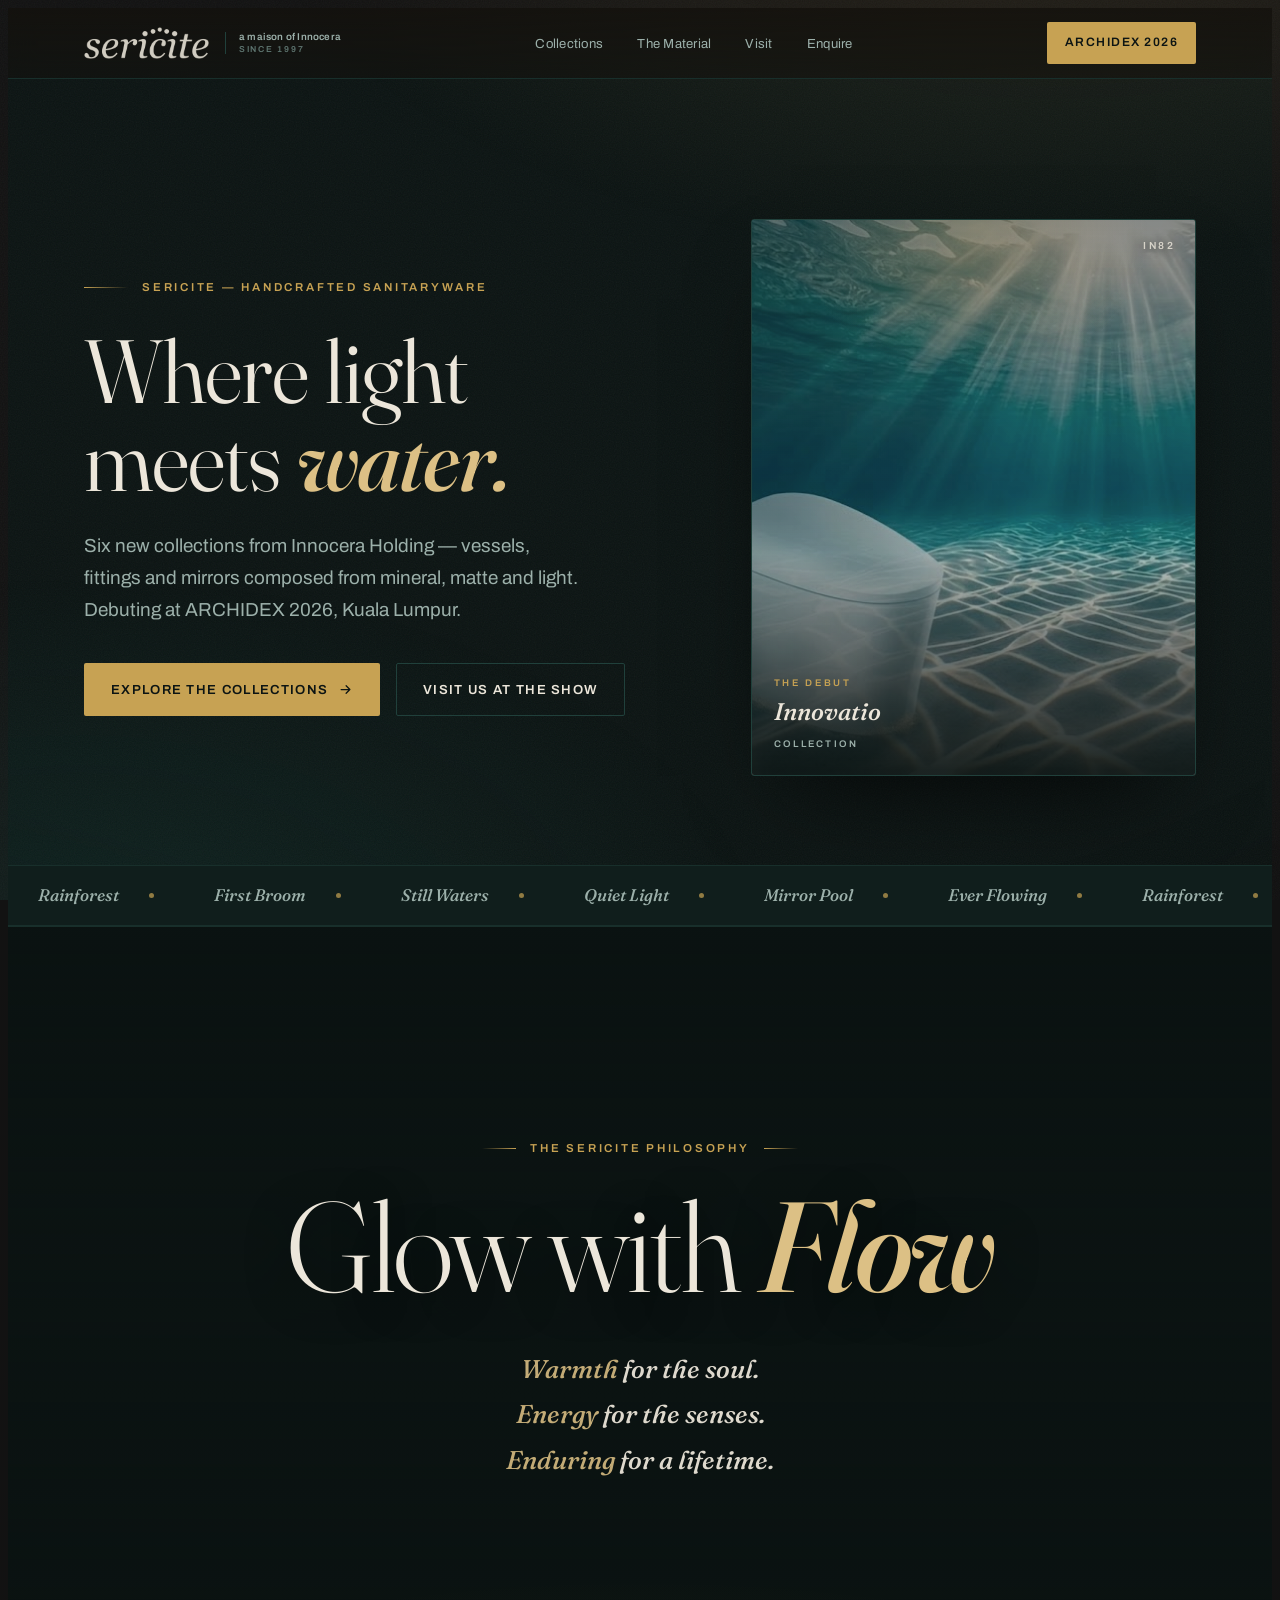
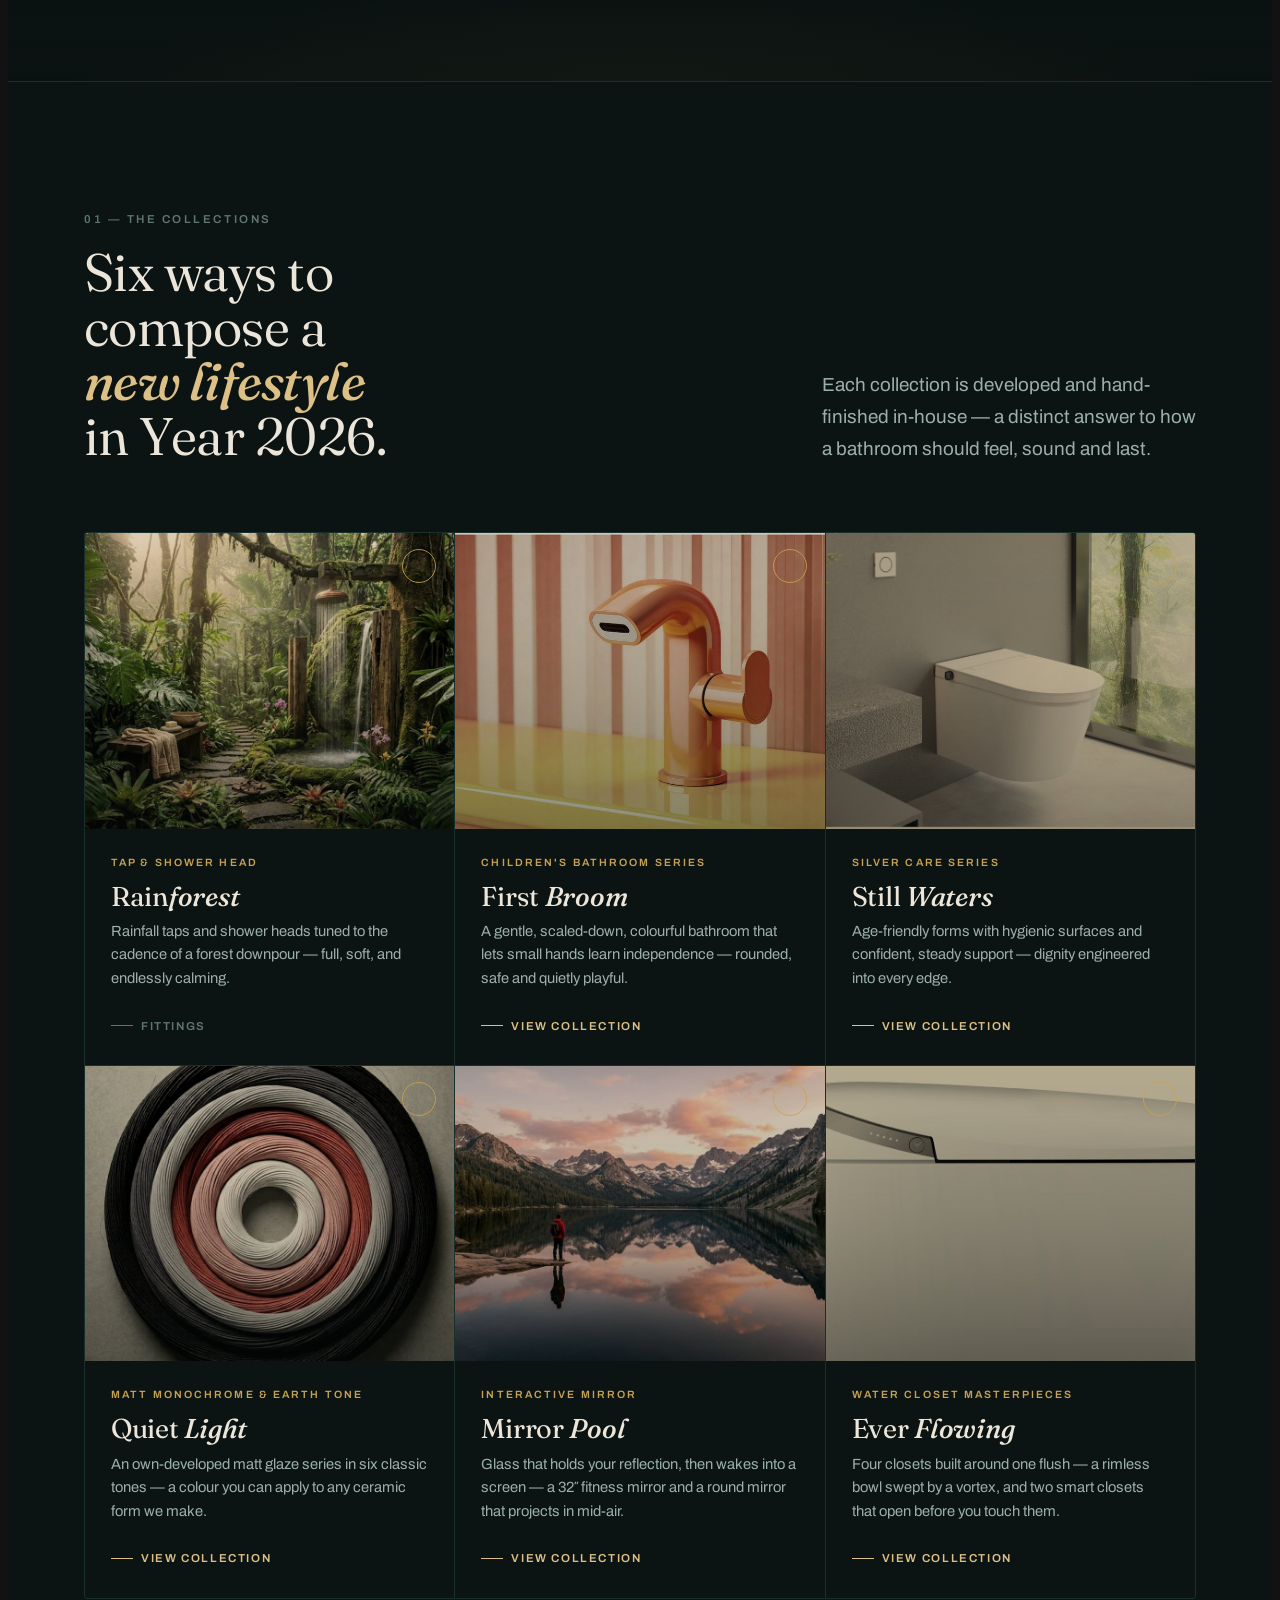
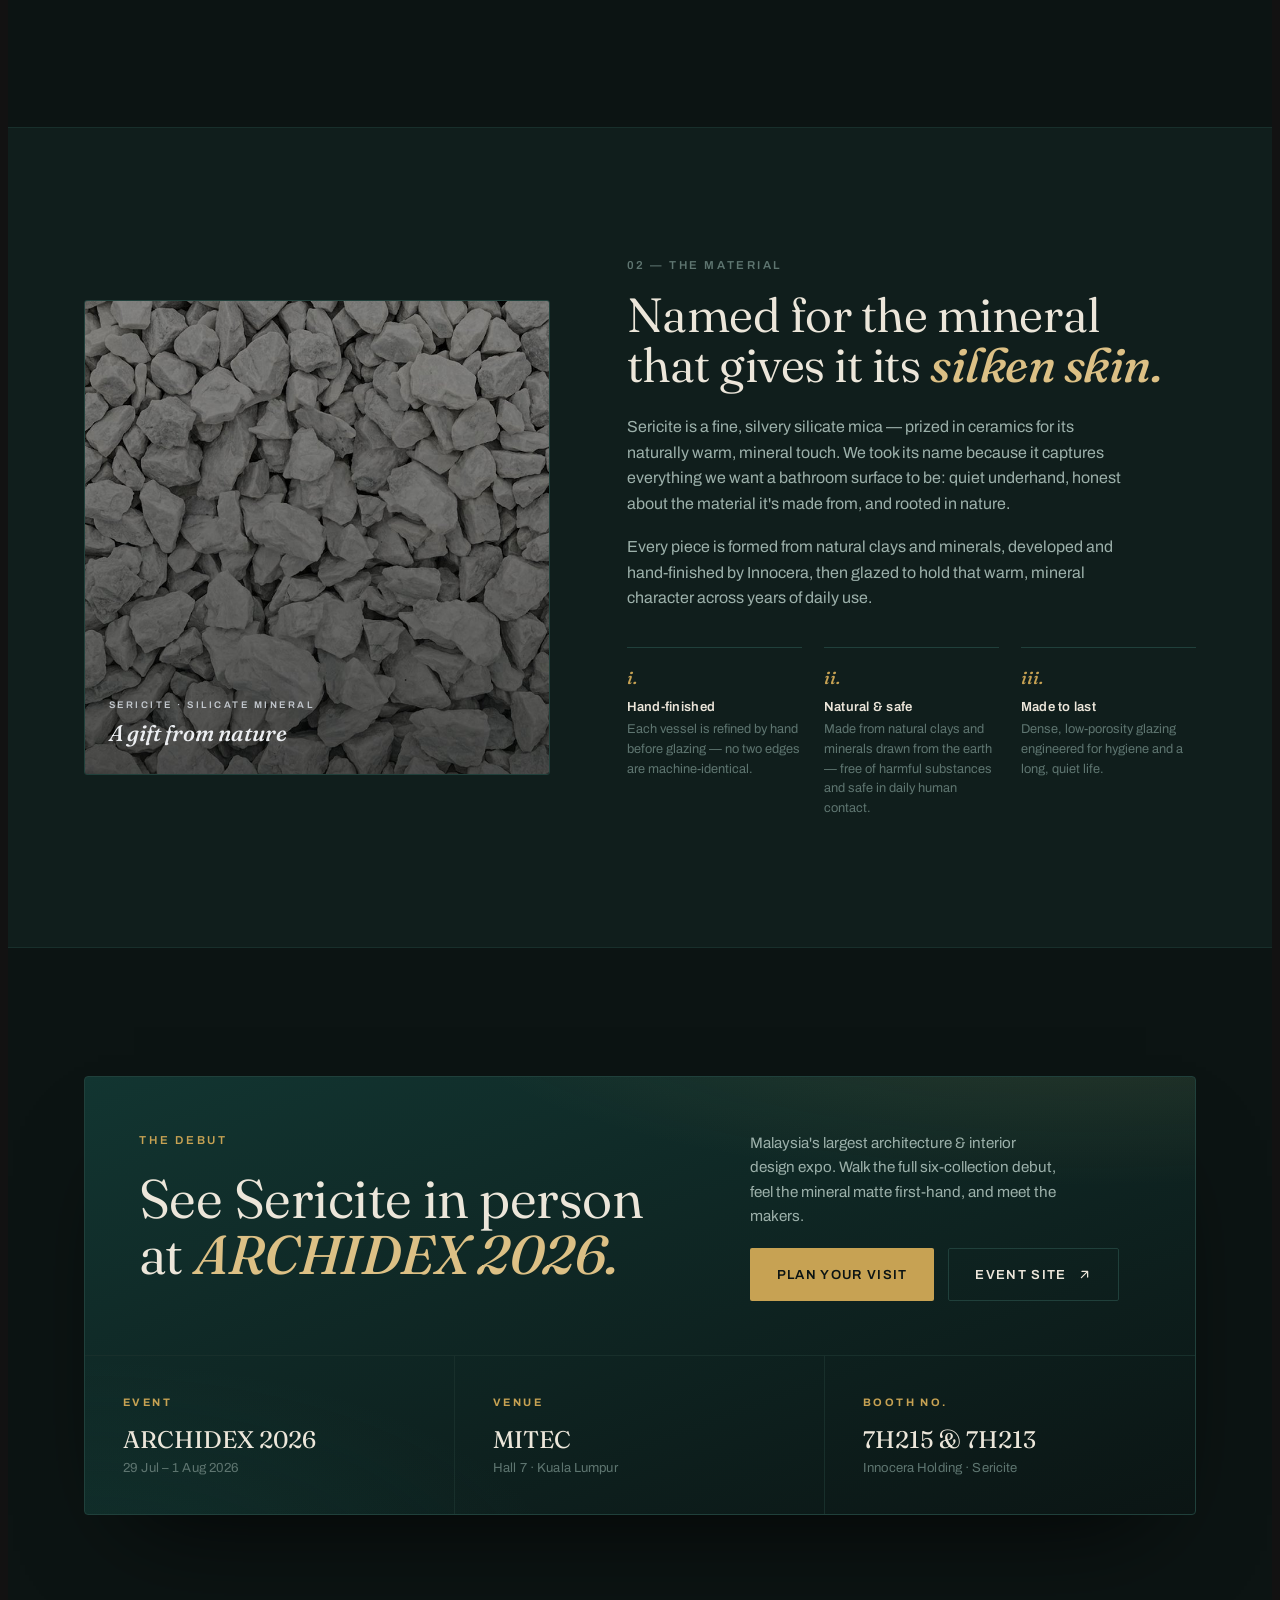
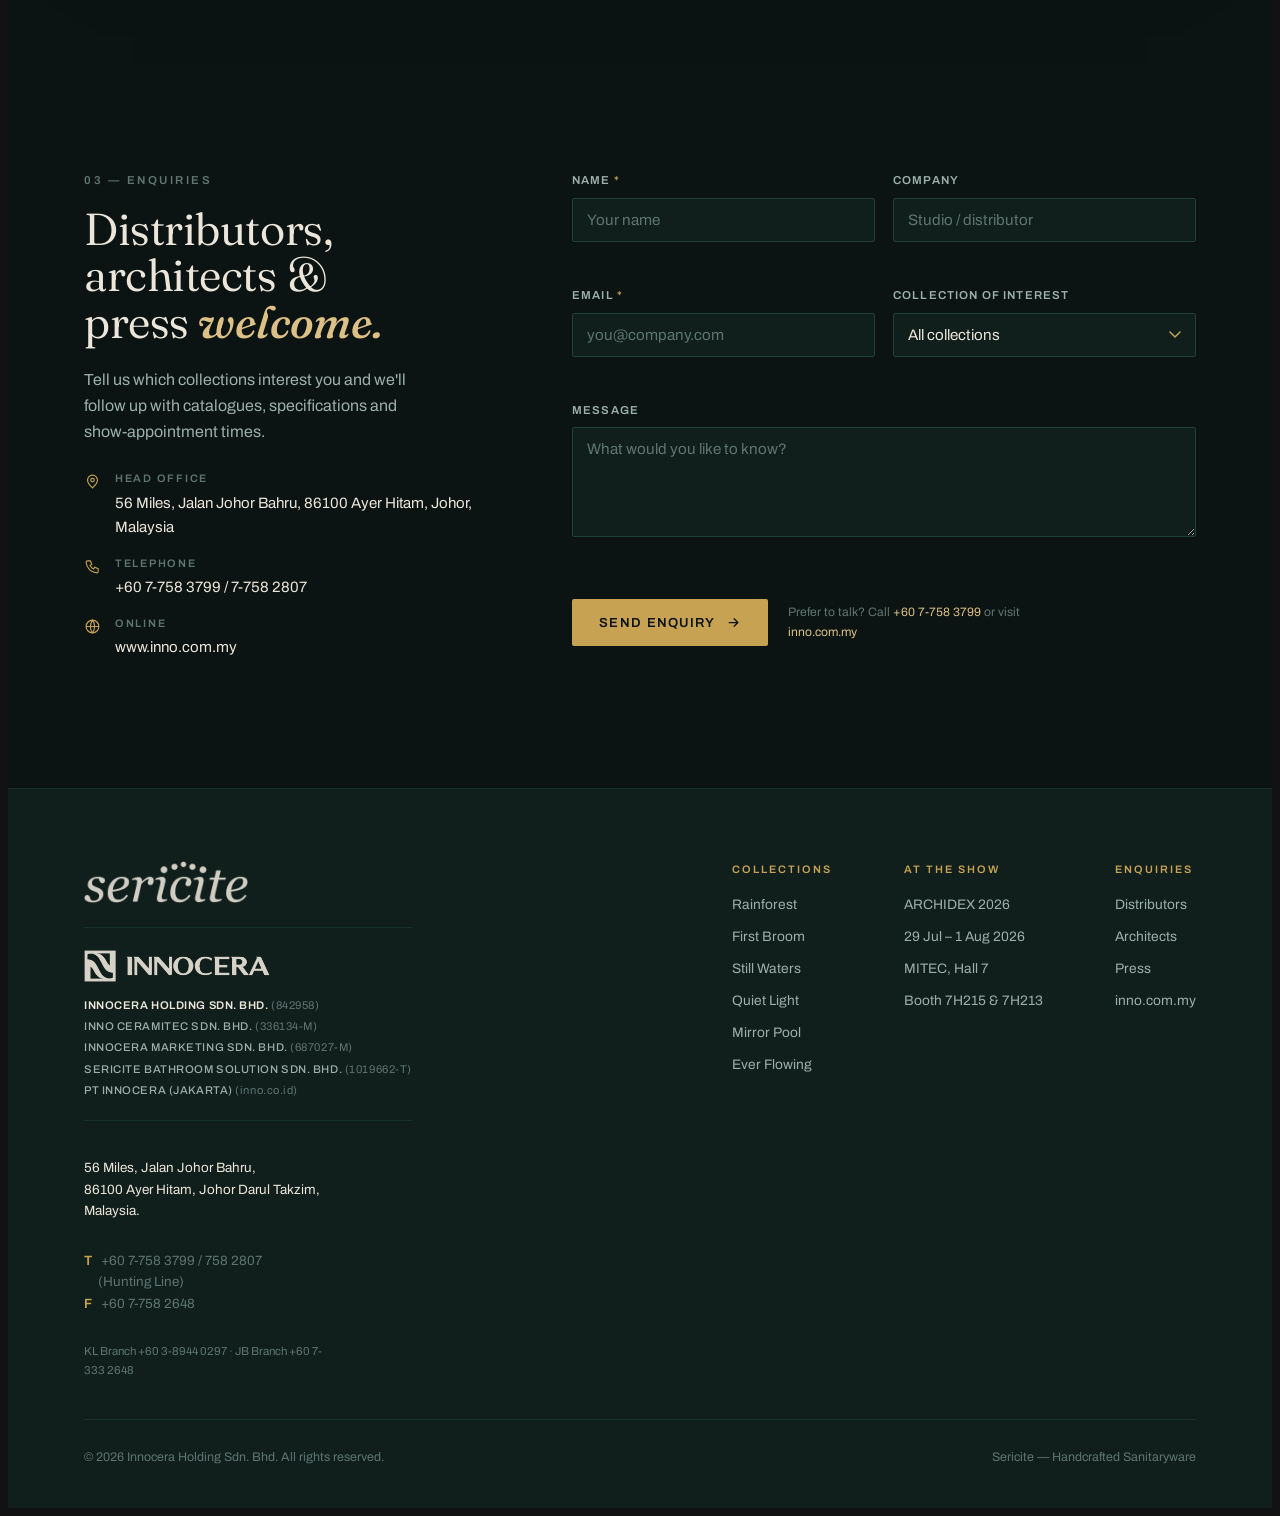
==== commit b2a21967: "Auto: site update 2026-07-26 22:44:16 Co-Authored-By: Claude Opus 4.8 <noreply@anthropic.com>" ====
--- a/index.html
+++ b/index.html
@@ -148,13 +148,14 @@
           </div>
         </article>
 
-        <article class="card rv d2">
+        <article class="card rv d2 has-link">
+          <a class="card-go" href="/collections/ever-flowing.html" aria-label="View the Ever Flowing water closet collection"></a>
           <div class="plate p-ever"><img src="/assets/images/collections/ever-flowing.jpg" alt="Ever Flowing sculptural smart water closet with a seamless silhouette" loading="lazy"><span class="arc"></span></div>
           <div class="body">
             <span class="cat">Water Closet Masterpieces</span>
             <h3>Ever <em>Flowing</em></h3>
-            <p class="desc">Sculptural water closets built around a silent, seamless flush &mdash; rimless, glazed and effortless to keep pristine.</p>
-            <span class="more"><span class="ln"></span>Water closets</span>
+            <p class="desc">Four closets built around one flush &mdash; a rimless bowl swept by a vortex, and two smart closets that open before you touch them.</p>
+            <span class="more"><span class="ln"></span>View collection</span>
           </div>
         </article>
       </div>
@@ -332,7 +333,7 @@
             <a href="/collections/still-waters.html">Still Waters</a>
             <a href="/collections/quiet-light.html">Quiet Light</a>
             <a href="/collections/mirror-pool.html">Mirror Pool</a>
-            <a href="#collections">Ever Flowing</a>
+            <a href="/collections/ever-flowing.html">Ever Flowing</a>
           </div>
           <div class="foot-col">
             <div class="h">At the show</div>
--- a/assets/css/styles.css
+++ b/assets/css/styles.css
@@ -788,6 +788,18 @@
   width:5px;height:5px;border-radius:50%;background:rgb(var(--cct-rgb));
   box-shadow:0 0 11px rgb(var(--cct-rgb)/.9);transition:background .55s var(--ease)}
 
+/* brand mark silkscreened on the glass — surfaces only when the display is off,
+   sits in the clear band between the screen and the reflected basin */
+.mp-brand{position:absolute;left:50%;transform:translateX(-50%);z-index:3;pointer-events:none;
+  aspect-ratio:720/124;opacity:0;
+  background:url("/assets/images/innocera-logo.png") no-repeat center/contain;
+  filter:drop-shadow(0 0 9px rgba(236,230,218,.3));
+  transition:opacity .55s var(--ease)}
+.mp-mirror-tall .mp-brand{width:46%;top:66%}
+.mp-mirror-round .mp-brand{width:44%;top:43%}
+.mp-mirror-tall[data-app="off"] .mp-brand{opacity:.58}
+.mp-mirror-round[data-mode="mirror"] .mp-brand{opacity:.58}
+
 /* ---------- the 32" screen ---------- */
 .mp-screen{position:absolute;left:8%;right:8%;top:5.5%;aspect-ratio:9/16;z-index:2;
   border-radius:6px;overflow:hidden;background:#04080B;
@@ -914,10 +926,190 @@
   border-color:var(--gold)}
 .mp-tab small{display:block;font-size:.56rem;letter-spacing:.12em;opacity:.7;margin-top:3px;
   font-variant-numeric:tabular-nums}
+.mp-note{margin-top:12px;font-size:.74rem;color:var(--ink-faint);line-height:1.55}
 .mp-dimmer{display:flex;align-items:center;gap:12px;margin-top:14px;
   font-size:.6rem;letter-spacing:.18em;text-transform:uppercase;color:var(--ink-faint);font-weight:600}
 .mp-dimmer input[type=range]{flex:1;accent-color:var(--gold);min-height:24px;cursor:pointer}
 .mp-dimmer output{color:var(--ink);font-variant-numeric:tabular-nums;min-width:3.4em;text-align:right}
+
+/* ---------- "seen in the room": simulated installation plates ---------- */
+/* small link that sits under a stage tag and opens that product's plate */
+.mp-see{display:inline-flex;align-items:center;gap:7px;position:relative;z-index:3;
+  margin-top:10px;padding:8px 2px;cursor:pointer;font:inherit;background:none;border:0;
+  font-family:var(--sans);font-size:.62rem;font-weight:600;letter-spacing:.2em;
+  text-transform:uppercase;color:var(--gold);
+  transition:color .25s var(--ease)}
+.mp-see:hover{color:var(--gold-lite)}
+.mp-see svg{width:13px;height:13px;stroke:currentColor;fill:none;stroke-width:1.9;
+  stroke-linecap:round;stroke-linejoin:round}
+.mp-see::after{content:"";position:absolute;left:0;right:20px;bottom:5px;height:1px;
+  background:currentColor;opacity:.32;transition:opacity .25s var(--ease)}
+.mp-see:hover::after{opacity:.7}
+
+.mp-insitu{background:var(--bg-2);border-top:1px solid var(--line-soft);
+  padding-block:clamp(52px,8vw,100px)}
+.mp-plates{display:grid;grid-template-columns:repeat(2,1fr);gap:clamp(20px,3vw,34px);
+  margin-top:clamp(28px,4vw,44px)}
+.mp-plate{display:block;width:100%;padding:0;font:inherit;color:inherit;text-align:left;
+  cursor:zoom-in;background:var(--bg);border:1px solid var(--line);border-radius:6px;
+  overflow:hidden;transition:transform .35s var(--ease),border-color .35s var(--ease),
+    box-shadow .35s var(--ease)}
+.mp-plate:hover{transform:translateY(-4px);border-color:rgba(199,162,83,.42);
+  box-shadow:0 34px 64px -46px rgba(0,0,0,.9)}
+.mp-plate:focus-visible{outline:2px solid var(--gold-lite);outline-offset:3px}
+.mp-plate .shot{position:relative;display:block;aspect-ratio:3/4;overflow:hidden;
+  background:#EDEDED;border-bottom:1px solid var(--line)}
+.mp-plate .shot img{width:100%;height:100%;object-fit:cover;display:block;
+  transition:transform .6s var(--ease)}
+.mp-plate:hover .shot img{transform:scale(1.03)}
+.mp-plate .zoom{position:absolute;right:12px;bottom:12px;width:34px;height:34px;
+  border-radius:50%;display:flex;align-items:center;justify-content:center;
+  background:rgba(12,20,19,.62);backdrop-filter:blur(6px);
+  border:1px solid rgba(236,230,218,.28);transition:background-color .3s var(--ease)}
+.mp-plate:hover .zoom{background:rgba(199,162,83,.85)}
+.mp-plate .zoom svg{width:15px;height:15px;stroke:var(--ink);fill:none;stroke-width:1.9;
+  stroke-linecap:round}
+.mp-plate:hover .zoom svg{stroke:#0C1413}
+.mp-plate .cap{display:block;padding:18px 20px 22px}
+.mp-plate .cap .m{display:inline-block;font-family:var(--sans);font-size:.62rem;font-weight:700;
+  letter-spacing:.18em;text-transform:uppercase;color:#0C1413;background:var(--c,var(--gold));
+  padding:4px 9px;border-radius:2px;margin-bottom:11px;font-variant-numeric:tabular-nums}
+.mp-plate .cap b{display:block;font-family:var(--serif);font-size:1.25rem;font-weight:400;
+  line-height:1.2;margin-bottom:7px}
+.mp-plate .cap p{font-size:.85rem;color:var(--ink-dim);line-height:1.6;margin:0}
+.mp-disclaim{margin-top:clamp(22px,3vw,32px);padding-top:18px;border-top:1px solid var(--line-soft);
+  display:flex;align-items:flex-start;gap:11px;font-size:.8rem;color:var(--ink-faint);
+  line-height:1.6;max-width:74ch}
+.mp-disclaim svg{width:16px;height:16px;flex:none;margin-top:3px;stroke:var(--gold);fill:none;
+  stroke-width:1.7;stroke-linecap:round;stroke-linejoin:round}
+
+/* lightbox */
+.mp-lb{position:fixed;inset:0;z-index:200;display:flex;align-items:center;justify-content:center;
+  padding:clamp(16px,4vw,48px);
+  background:rgba(6,11,10,.88);backdrop-filter:blur(10px)}
+.mp-lb[hidden]{display:none}
+.mp-lb-fig{margin:0;position:relative;display:flex;flex-direction:column;align-items:center;
+  gap:16px;max-width:min(100%,900px);animation:mpLbIn .3s var(--ease)}
+@keyframes mpLbIn{from{opacity:0;transform:scale(.97)}to{opacity:1;transform:none}}
+.mp-lb-fig img{max-width:100%;max-height:76vh;width:auto;height:auto;border-radius:4px;
+  border:1px solid var(--line);box-shadow:0 50px 100px -50px rgba(0,0,0,.95);background:#EDEDED}
+.mp-lb-fig figcaption{text-align:center;max-width:56ch}
+.mp-lb-fig figcaption .m{font-family:var(--sans);font-size:.62rem;font-weight:600;
+  letter-spacing:.22em;text-transform:uppercase;color:var(--gold);
+  font-variant-numeric:tabular-nums}
+.mp-lb-fig figcaption p{margin-top:7px;font-size:.9rem;color:var(--ink-dim);line-height:1.6}
+.mp-lb-close{position:absolute;top:-46px;right:0;width:40px;height:40px;cursor:pointer;
+  display:flex;align-items:center;justify-content:center;
+  background:transparent;border:1px solid var(--line);border-radius:50%;color:var(--ink);
+  transition:border-color .25s var(--ease),color .25s var(--ease)}
+.mp-lb-close:hover{border-color:var(--gold);color:var(--gold-lite)}
+.mp-lb-close svg{width:16px;height:16px;stroke:currentColor;fill:none;stroke-width:2;
+  stroke-linecap:round}
+.mp-lb-nav{display:flex;gap:9px;justify-content:center}
+.mp-lb-dot{width:36px;height:4px;border-radius:100px;padding:0;cursor:pointer;
+  background:var(--line);border:0;transition:background-color .25s var(--ease)}
+.mp-lb-dot[aria-current="true"]{background:var(--gold)}
+.mp-lb-dot:focus-visible{outline:2px solid var(--gold-lite);outline-offset:4px}
+
+@media(max-width:640px){
+  .mp-plates{grid-template-columns:1fr}
+  .mp-lb-close{top:auto;bottom:-52px;right:50%;transform:translateX(50%)}
+  .mp-lb-fig img{max-height:62vh}
+}
+@media(prefers-reduced-motion:reduce){
+  .mp-lb-fig{animation:none}
+  .mp-plate,.mp-plate .shot img{transition:none}
+}
+
+/* ===================================================================
+   EVER FLOWING — water closet masterpieces (ONE10 · IN82 · WC1065 · WC1058)
+   =================================================================== */
+.ef-panel{background:
+  radial-gradient(120% 90% at 6% 4%, rgba(96,186,196,.16), transparent 44%),
+  radial-gradient(115% 95% at 98% 100%, rgba(199,162,83,.12), transparent 46%),
+  linear-gradient(155deg,#0E2422,#0A1312)}
+/* the ceramic detail is white — let it stay bright and fade into the dark panel */
+.ef-hero-figure{background:#F2F3F3}
+.ef-hero-figure img{object-position:38% 50%}
+.ef-hero-figure::before{background:linear-gradient(90deg,#0A1312,rgba(10,19,18,.55) 9%,transparent 30%)!important}
+
+/* ---------- rimless spinno explainer ---------- */
+.ef-flush{background:var(--bg-2);border-block:1px solid var(--line-soft);
+  padding-block:clamp(52px,8vw,100px)}
+.ef-flush-in{display:grid;grid-template-columns:.82fr 1.18fr;gap:clamp(30px,5vw,68px);
+  align-items:center;margin-top:clamp(28px,4vw,44px)}
+
+.ef-stage{display:flex;flex-direction:column;align-items:center;gap:18px}
+/* top view of a rimless bowl, with the flush spinning inside it */
+.ef-bowl{position:relative;width:min(100%,300px);aspect-ratio:1/1.22;border-radius:50%;
+  background:linear-gradient(165deg,#F4F5F4,#D6DAD9 62%,#EDEFEE);
+  box-shadow:0 40px 70px -44px rgba(0,0,0,.9),
+    inset 0 3px 6px rgba(255,255,255,.9), inset 0 -8px 18px rgba(0,0,0,.10)}
+.ef-bowl>*{position:absolute;border-radius:50%}
+/* the open ledge — no hidden rim channel to hide water */
+.ef-ledge{inset:7%;background:linear-gradient(170deg,#C9CFCE,#EAECEB 40%,#B9C0BF);
+  box-shadow:inset 0 6px 14px rgba(0,0,0,.22)}
+.ef-well{inset:15%;overflow:hidden;
+  background:radial-gradient(120% 110% at 50% 12%, #4A6E70, #16302F 72%);
+  box-shadow:inset 0 10px 22px rgba(0,0,0,.55)}
+/* the spinning sheet of water */
+.ef-spin{position:absolute;inset:-30%;border-radius:50%;
+  background:conic-gradient(from 0deg,
+    rgba(150,225,225,0) 0deg, rgba(150,225,225,.42) 34deg, rgba(150,225,225,0) 92deg,
+    rgba(150,225,225,0) 180deg, rgba(150,225,225,.30) 212deg, rgba(150,225,225,0) 268deg);
+  animation:efSpin 2.6s linear infinite}
+@keyframes efSpin{to{transform:rotate(360deg)}}
+.ef-well svg{position:absolute;inset:8%;width:84%;height:84%;overflow:visible;
+  animation:efSpin 3.9s linear infinite}
+.ef-drain{left:50%;bottom:10%;width:26%;aspect-ratio:1/.66;transform:translateX(-50%);
+  background:radial-gradient(closest-side,#050D0D 30%,rgba(5,13,13,0));border-radius:50%}
+/* the single water entry, cut into the ledge at the back */
+.ef-inlet{left:50%;top:8.5%;width:15%;height:2.6%;transform:translateX(-50%);
+  border-radius:100px;background:linear-gradient(180deg,#7C8A89,#A9B3B2);
+  box-shadow:inset 0 1px 2px rgba(0,0,0,.5), 0 1px 0 rgba(255,255,255,.7)}
+.ef-stage figcaption{font-family:var(--sans);font-size:.58rem;letter-spacing:.22em;
+  text-transform:uppercase;color:var(--ink-faint);font-weight:600;text-align:center}
+
+.ef-read .fb-desc{max-width:52ch}
+.ef-points{list-style:none;margin:26px 0 0;padding:0;display:flex;flex-direction:column;
+  border-top:1px solid var(--line-soft)}
+.ef-points li{display:grid;grid-template-columns:auto 1fr;gap:16px;align-items:start;
+  padding:16px 0;border-bottom:1px solid var(--line-soft)}
+.ef-points .n{font-family:var(--serif);font-style:italic;font-size:1.05rem;color:var(--gold);
+  line-height:1.2}
+.ef-points b{display:block;font-family:var(--sans);font-size:.88rem;font-weight:600;
+  color:var(--ink);margin-bottom:5px}
+.ef-points p{font-size:.86rem;color:var(--ink-dim);line-height:1.6;margin:0}
+
+/* ---------- side-by-side spec comparison ---------- */
+.ef-compare{padding-block:clamp(52px,8vw,100px)}
+.ef-table-wrap{overflow-x:auto;margin-top:clamp(26px,4vw,42px);
+  border:1px solid var(--line-soft);border-radius:6px}
+.ef-table{width:100%;border-collapse:collapse;min-width:520px;font-family:var(--sans)}
+.ef-table caption{text-align:left;padding:16px 20px 0;font-size:.8rem;color:var(--ink-faint);
+  line-height:1.55}
+.ef-table th,.ef-table td{text-align:left;padding:15px 20px;
+  border-bottom:1px solid var(--line-soft);font-size:.92rem}
+.ef-table thead th{font-size:.66rem;letter-spacing:.2em;text-transform:uppercase;
+  color:var(--gold);font-weight:600;background:rgba(255,255,255,.02)}
+.ef-table tbody th{font-family:var(--sans);font-size:.8rem;font-weight:700;letter-spacing:.1em;
+  text-transform:uppercase;color:var(--ink);font-variant-numeric:tabular-nums;white-space:nowrap}
+.ef-table td{color:var(--ink-dim);font-variant-numeric:tabular-nums}
+.ef-table td b{color:var(--ink);font-weight:600}
+.ef-table tbody tr:last-child th,.ef-table tbody tr:last-child td{border-bottom:0}
+.ef-table tbody tr:hover td,.ef-table tbody tr:hover th{background:rgba(255,255,255,.02)}
+
+/* a photo and a drawing stacked on one plate */
+.fb-diagram .ef-pair{display:grid;gap:16px}
+.fb-diagram .ef-pair img{mix-blend-mode:multiply}
+
+@media(max-width:900px){
+  .ef-flush-in{grid-template-columns:1fr;gap:34px}
+  .ef-stage{align-items:flex-start}
+}
+@media(prefers-reduced-motion:reduce){
+  .ef-spin,.ef-well svg{animation:none}
+}
 
 /* ---------- technology grid ---------- */
 .mp-tech{padding-block:clamp(52px,8vw,100px);border-top:1px solid var(--line-soft)}
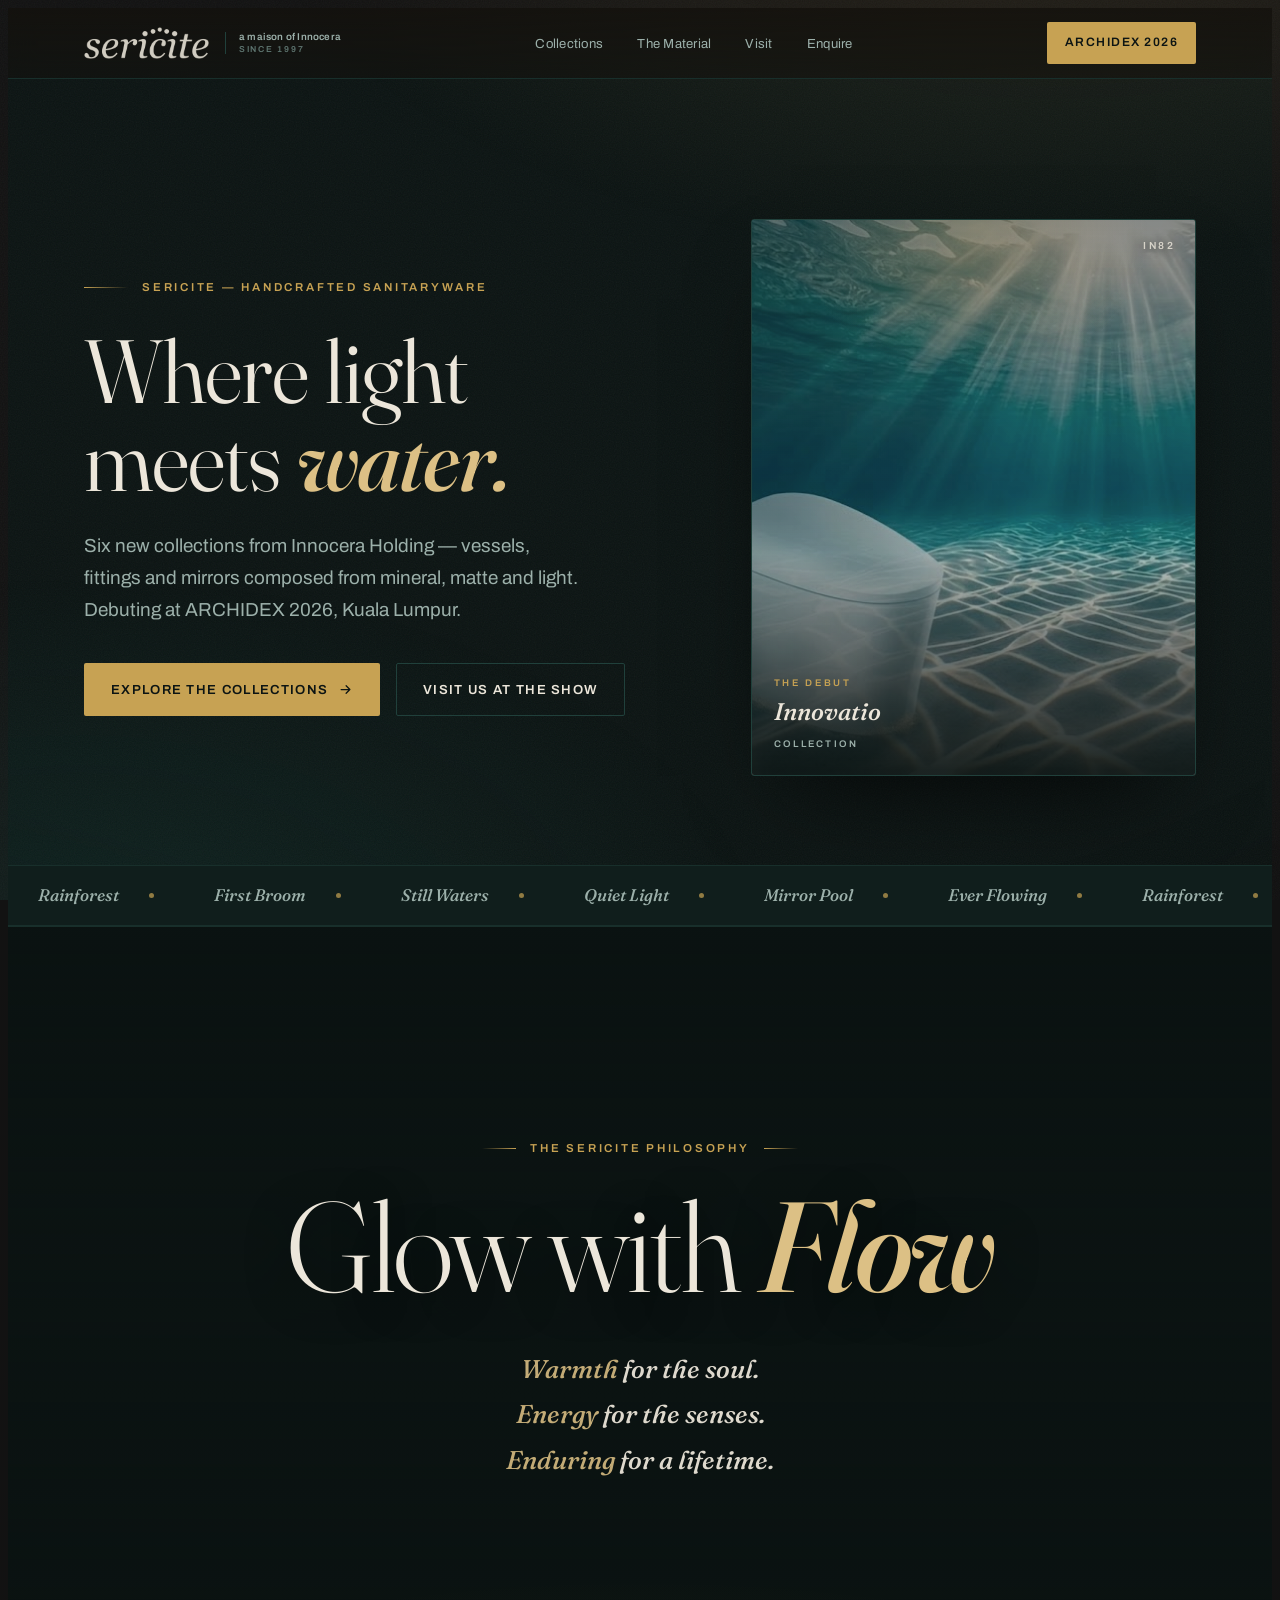
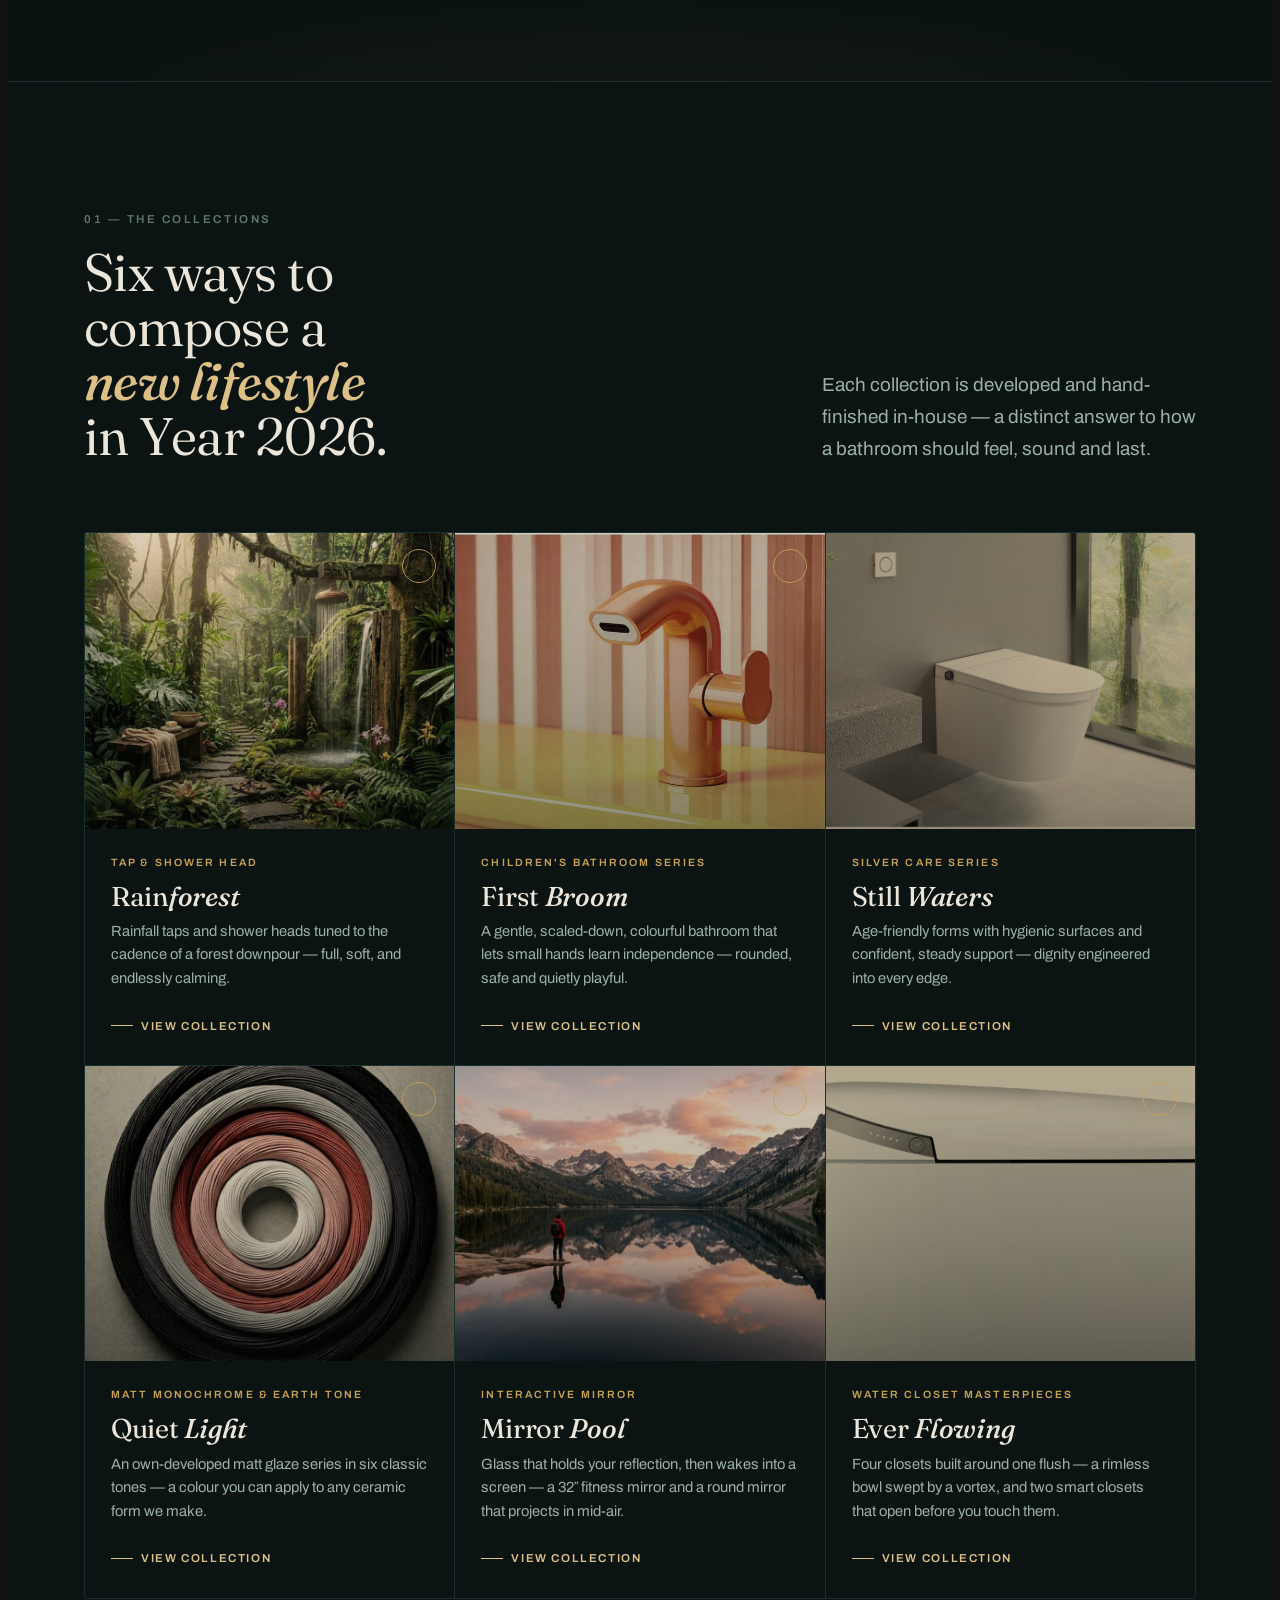
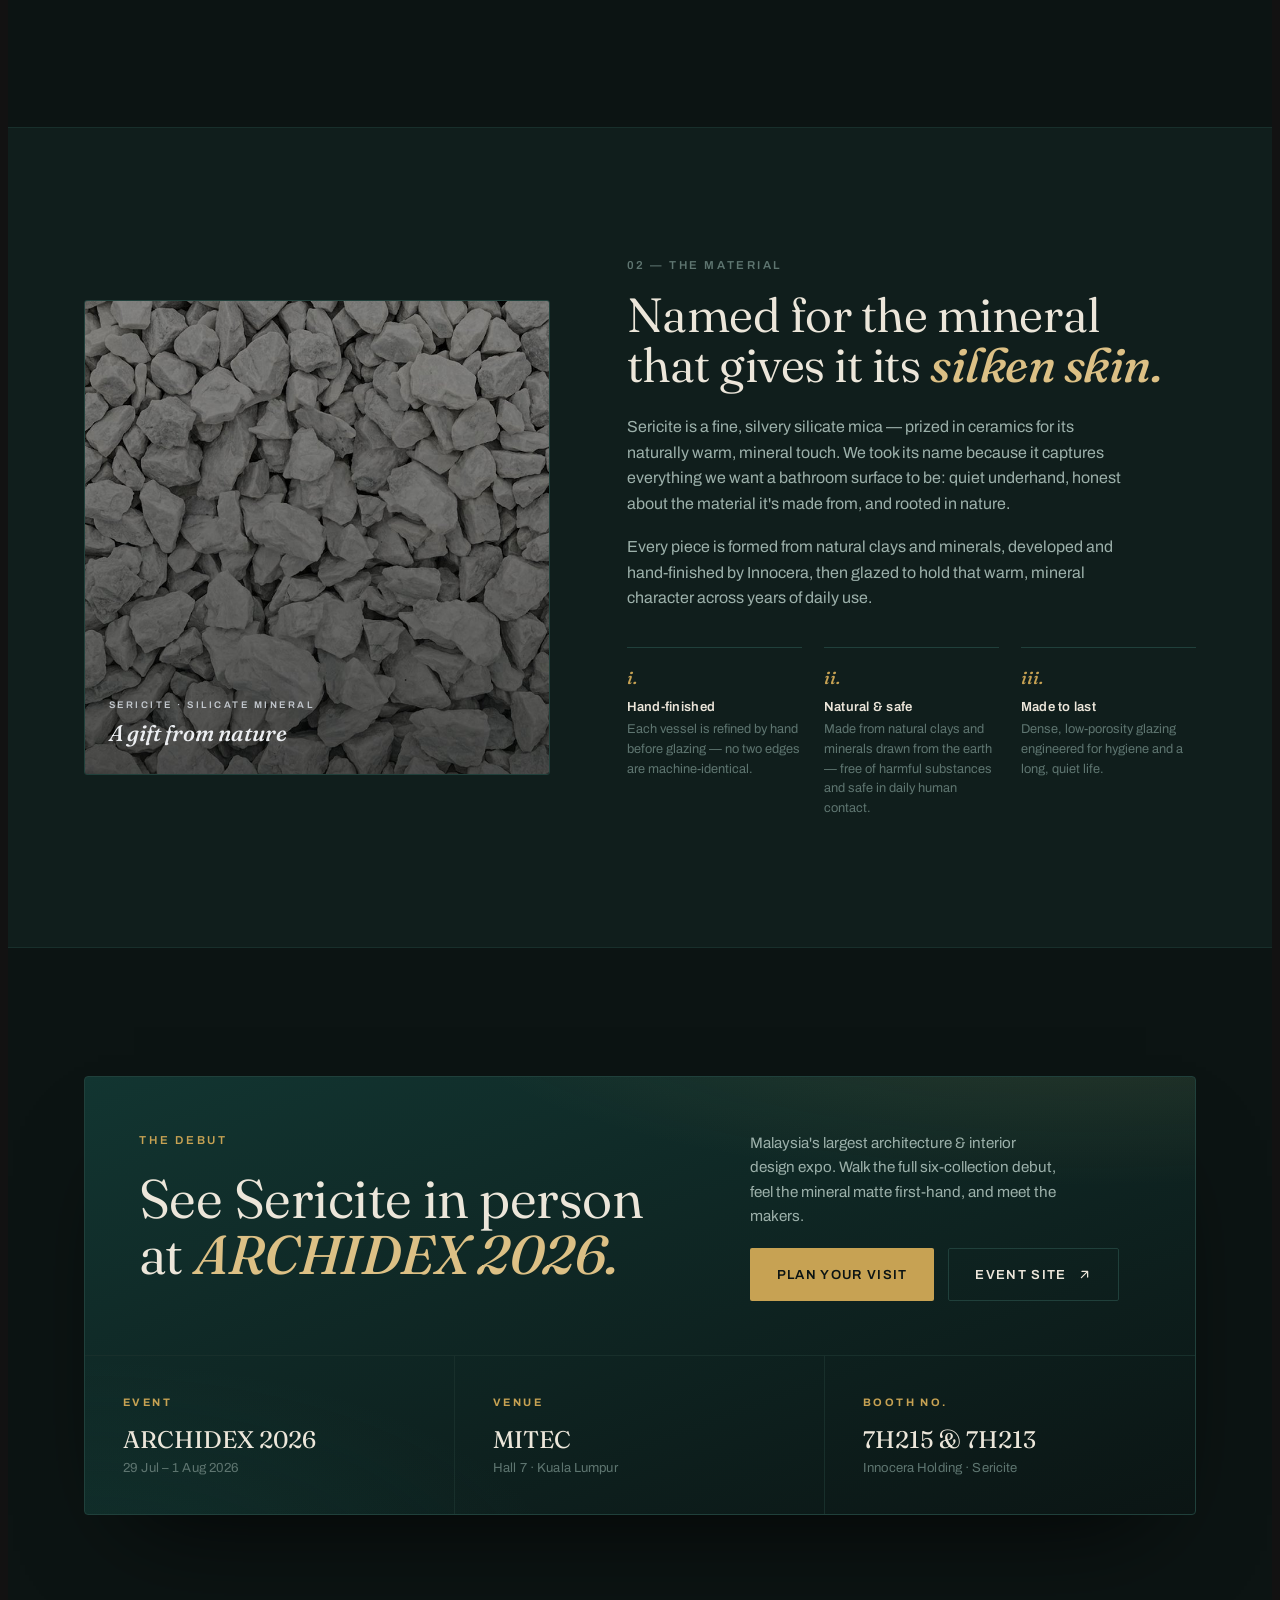
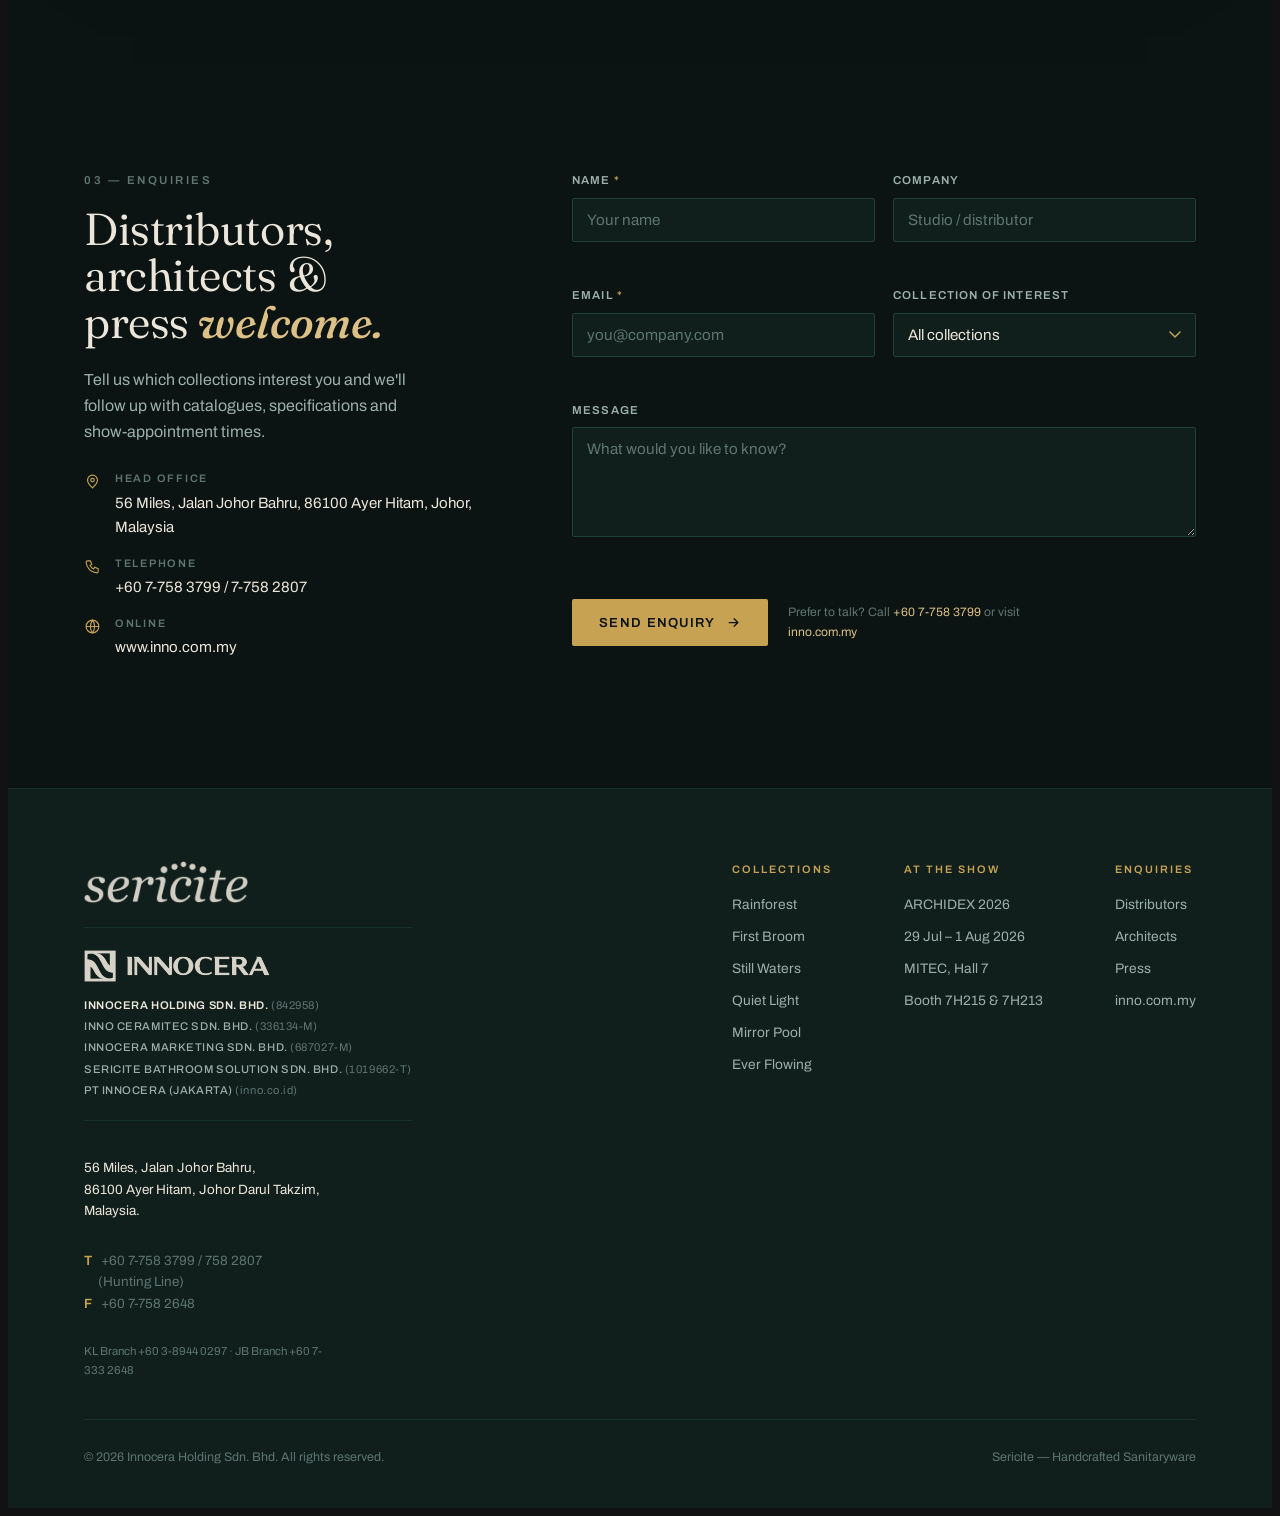
==== commit 643c2225: "Auto: site update 2026-07-27 15:48:39 Co-Authored-By: Claude Opus 4.8 <noreply@anthropic.com>" ====
--- a/index.html
+++ b/index.html
@@ -94,13 +94,14 @@
       </div>
 
       <div class="coll">
-        <article class="card rv">
+        <article class="card rv has-link">
+          <a class="card-go" href="/collections/rainforest.html" aria-label="View the Rainforest tap and shower head collection"></a>
           <div class="plate p-rainforest"><img src="/assets/images/collections/rainforest.jpg" alt="Rainforest jungle rainfall shower in dense foliage" loading="lazy"><span class="arc"></span></div>
           <div class="body">
             <span class="cat">Tap &amp; Shower Head</span>
             <h3>Rain<em>forest</em></h3>
             <p class="desc">Rainfall taps and shower heads tuned to the cadence of a forest downpour &mdash; full, soft, and endlessly calming.</p>
-            <span class="more"><span class="ln"></span>Fittings</span>
+            <span class="more"><span class="ln"></span>View collection</span>
           </div>
         </article>
 
@@ -328,7 +329,7 @@
         <div class="foot-cols">
           <div class="foot-col">
             <div class="h">Collections</div>
-            <a href="#collections">Rainforest</a>
+            <a href="/collections/rainforest.html">Rainforest</a>
             <a href="/collections/first-broom.html">First Broom</a>
             <a href="/collections/still-waters.html">Still Waters</a>
             <a href="/collections/quiet-light.html">Quiet Light</a>
--- a/assets/css/styles.css
+++ b/assets/css/styles.css
@@ -1036,79 +1036,167 @@
 /* ---------- rimless spinno explainer ---------- */
 .ef-flush{background:var(--bg-2);border-block:1px solid var(--line-soft);
   padding-block:clamp(52px,8vw,100px)}
-.ef-flush-in{display:grid;grid-template-columns:.82fr 1.18fr;gap:clamp(30px,5vw,68px);
-  align-items:center;margin-top:clamp(28px,4vw,44px)}
-
-.ef-stage{display:flex;flex-direction:column;align-items:center;gap:18px}
-/* top view of a rimless bowl, with the flush spinning inside it */
-.ef-bowl{position:relative;width:min(100%,300px);aspect-ratio:1/1.22;border-radius:50%;
-  background:linear-gradient(165deg,#F4F5F4,#D6DAD9 62%,#EDEFEE);
-  box-shadow:0 40px 70px -44px rgba(0,0,0,.9),
-    inset 0 3px 6px rgba(255,255,255,.9), inset 0 -8px 18px rgba(0,0,0,.10)}
-.ef-bowl>*{position:absolute;border-radius:50%}
-/* the open ledge — no hidden rim channel to hide water */
-.ef-ledge{inset:7%;background:linear-gradient(170deg,#C9CFCE,#EAECEB 40%,#B9C0BF);
-  box-shadow:inset 0 6px 14px rgba(0,0,0,.22)}
-.ef-well{inset:15%;overflow:hidden;
-  background:radial-gradient(120% 110% at 50% 12%, #4A6E70, #16302F 72%);
-  box-shadow:inset 0 10px 22px rgba(0,0,0,.55)}
-/* the spinning sheet of water */
-.ef-spin{position:absolute;inset:-30%;border-radius:50%;
-  background:conic-gradient(from 0deg,
-    rgba(150,225,225,0) 0deg, rgba(150,225,225,.42) 34deg, rgba(150,225,225,0) 92deg,
-    rgba(150,225,225,0) 180deg, rgba(150,225,225,.30) 212deg, rgba(150,225,225,0) 268deg);
-  animation:efSpin 2.6s linear infinite}
-@keyframes efSpin{to{transform:rotate(360deg)}}
-.ef-well svg{position:absolute;inset:8%;width:84%;height:84%;overflow:visible;
-  animation:efSpin 3.9s linear infinite}
-.ef-drain{left:50%;bottom:10%;width:26%;aspect-ratio:1/.66;transform:translateX(-50%);
-  background:radial-gradient(closest-side,#050D0D 30%,rgba(5,13,13,0));border-radius:50%}
-/* the single water entry, cut into the ledge at the back */
-.ef-inlet{left:50%;top:8.5%;width:15%;height:2.6%;transform:translateX(-50%);
-  border-radius:100px;background:linear-gradient(180deg,#7C8A89,#A9B3B2);
-  box-shadow:inset 0 1px 2px rgba(0,0,0,.5), 0 1px 0 rgba(255,255,255,.7)}
-.ef-stage figcaption{font-family:var(--sans);font-size:.58rem;letter-spacing:.22em;
-  text-transform:uppercase;color:var(--ink-faint);font-weight:600;text-align:center}
-
-.ef-read .fb-desc{max-width:52ch}
-.ef-points{list-style:none;margin:26px 0 0;padding:0;display:flex;flex-direction:column;
-  border-top:1px solid var(--line-soft)}
-.ef-points li{display:grid;grid-template-columns:auto 1fr;gap:16px;align-items:start;
-  padding:16px 0;border-bottom:1px solid var(--line-soft)}
-.ef-points .n{font-family:var(--serif);font-style:italic;font-size:1.05rem;color:var(--gold);
-  line-height:1.2}
+.ef-flush .fb-desc{max-width:62ch}
+.ef-flush .fb-desc + .fb-desc{margin-top:0}
+
+/* two line-art plates: a conventional rim beside a rimless one, drawn in the same
+   language as the dimension drawings rather than as a pseudo-photographic render */
+.ef-plates2{display:grid;grid-template-columns:1fr 1fr;gap:clamp(18px,3vw,30px);
+  margin:clamp(30px,4vw,46px) 0 clamp(26px,4vw,40px)}
+.ef-fig{margin:0;border:1px solid var(--line);border-radius:6px;
+  padding:clamp(20px,3vw,30px) clamp(16px,2.5vw,26px) 18px;
+  background:linear-gradient(170deg,rgba(255,255,255,.035),rgba(255,255,255,.012))}
+.ef-fig.is-key{border-color:rgba(199,162,83,.42);
+  background:linear-gradient(170deg,rgba(199,162,83,.07),rgba(255,255,255,.015))}
+.ef-fig svg{display:block;width:100%;height:auto;overflow:visible}
+.ef-fig figcaption{margin-top:16px;padding-top:14px;border-top:1px solid var(--line-soft)}
+.ef-fig figcaption b{display:block;font-family:var(--sans);font-size:.62rem;font-weight:700;
+  letter-spacing:.2em;text-transform:uppercase;color:var(--ink-faint);margin-bottom:7px}
+.ef-fig.is-key figcaption b{color:var(--gold)}
+.ef-fig figcaption span{display:block;font-size:.84rem;color:var(--ink-dim);line-height:1.55}
+
+/* ---- looking down into the bowl: soiled, flushed, and what is left after ----
+   One 9s cycle, both panels in step, so the two results land side by side. */
+.ef-bowlfig svg{display:block;width:100%;height:auto;overflow:visible}
+.ef-hatchband{stroke:rgba(90,102,102,.55);stroke-width:1.1}
+
+/* the grime. Spots on open glaze wash away; spots tucked under a rim overhang
+   are never touched by the water and are still there when it stops. */
+.ef-soil{fill:#8E7B55}
+.ef-soil-open{animation:efWashed var(--cycle,9s) ease-in-out infinite}
+.ef-soil-trapped{animation:efStuck var(--cycle,9s) ease-in-out infinite}
+@keyframes efWashed{
+  0%,24%{opacity:.8} 44%,100%{opacity:0}
+}
+@keyframes efStuck{
+  0%,100%{opacity:.8}
+}
+
+/* Spinno: the flush travels round the whole perimeter of the bowl */
+.ef-sweep{fill:none;stroke:#4FC4DC;stroke-linecap:round;
+  filter:drop-shadow(0 0 4px rgba(79,196,220,.6));
+  animation:efSweepRun var(--cycle,9s) ease-in-out infinite,
+            efSweepGo 2s linear infinite}
+.ef-sweep.s2{animation-delay:0s,-.66s}
+.ef-sweep.s3{animation-delay:0s,-1.33s}
+@keyframes efSweepRun{
+  0%,18%{opacity:0} 26%,56%{opacity:1} 66%,100%{opacity:0}
+}
+@keyframes efSweepGo{to{stroke-dashoffset:-276}}
+
+/* Conventional wash-down: water falls from the rim straight down the walls,
+   it does not travel round — which is the whole reason the rim keeps its grime */
+.ef-fall{fill:none;stroke:#4FC4DC;stroke-width:5;stroke-linecap:round;
+  stroke-dasharray:13 26;
+  filter:drop-shadow(0 0 4px rgba(79,196,220,.55));
+  animation:efSweepRun var(--cycle,9s) ease-in-out infinite,
+            efFallGo 1.1s linear infinite}
+.ef-fall.f2{animation-delay:0s,-.37s}
+.ef-fall.f3{animation-delay:0s,-.73s}
+@keyframes efFallGo{to{stroke-dashoffset:-39}}
+
+/* the verdict, once the water has gone */
+.ef-verdict{animation:efVerdict var(--cycle,9s) ease-in-out infinite}
+@keyframes efVerdict{
+  0%,64%{opacity:0} 74%,96%{opacity:1} 100%{opacity:0}
+}
+.ef-verdict-good text{fill:#3FBFA6}
+.ef-verdict-bad text{fill:#C7A253}
+.ef-verdict text{font-family:'Archivo',sans-serif;font-size:7px;font-weight:700;
+  letter-spacing:.16em;text-transform:uppercase}
+.ef-verdict-good path,.ef-verdict-good circle{stroke:#3FBFA6}
+.ef-verdict-bad path,.ef-verdict-bad circle{stroke:#C7A253}
+.ef-verdict path,.ef-verdict circle{fill:none;stroke-width:1.7;
+  stroke-linecap:round;stroke-linejoin:round}
+
+/* stage caption tracks the same cycle */
+.ef-stage-label{position:relative;margin-top:14px;height:1.1em;
+  font-family:var(--sans);font-size:.62rem;font-weight:700;letter-spacing:.2em;
+  text-transform:uppercase;color:var(--ink-faint)}
+.ef-stage-label span{position:absolute;inset:0;opacity:0;
+  animation:var(--cycle,9s) ease-in-out infinite}
+.ef-stage-label .t1{animation-name:efLab1}
+.ef-stage-label .t2{animation-name:efLab2}
+.ef-stage-label .t3{animation-name:efLab3}
+@keyframes efLab1{0%,16%{opacity:1} 22%,100%{opacity:0}}
+@keyframes efLab2{0%,20%{opacity:0} 26%,56%{opacity:1} 62%,100%{opacity:0}}
+@keyframes efLab3{0%,64%{opacity:0} 72%,96%{opacity:1} 100%{opacity:0}}
+
+@media(prefers-reduced-motion:reduce){
+  /* hold the finished state: one bowl clean, the other not */
+  .ef-soil-open{animation:none;opacity:0}
+  .ef-soil-trapped{animation:none;opacity:.8}
+  .ef-sweep,.ef-fall{animation:none;opacity:0}
+  .ef-verdict{animation:none;opacity:1}
+  .ef-stage-label .t1,.ef-stage-label .t2{animation:none;opacity:0}
+  .ef-stage-label .t3{animation:none;opacity:1}
+}
+/* the full path stays visible so the route reads even when paused */
+.ef-water-guide{fill:none;stroke:rgba(127,227,220,.2);stroke-width:2.6;stroke-linecap:round}
+.ef-water{fill:none;stroke:#7FE3DC;stroke-width:2.6;stroke-linecap:round;
+  stroke-dasharray:26 96;filter:drop-shadow(0 0 5px rgba(127,227,220,.55));
+  animation:efFlow 2.2s linear infinite}
+.ef-water-b{animation-delay:-1.1s}
+@keyframes efFlow{to{stroke-dashoffset:-122}}
+.ef-inletmark{fill:#7FE3DC}
+.ef-blocked{stroke:rgba(199,162,83,.85);stroke-width:1.8;stroke-linecap:round;fill:none}
+
+.ef-points{list-style:none;margin:0;padding:0;display:grid;
+  grid-template-columns:repeat(3,1fr);gap:clamp(20px,3vw,34px)}
+.ef-points li{display:block;border-top:1px solid var(--line);padding-top:16px}
+.ef-points .n{display:block;font-family:var(--serif);font-style:italic;font-size:1.05rem;
+  color:var(--gold);line-height:1.2;margin-bottom:9px}
 .ef-points b{display:block;font-family:var(--sans);font-size:.88rem;font-weight:600;
-  color:var(--ink);margin-bottom:5px}
-.ef-points p{font-size:.86rem;color:var(--ink-dim);line-height:1.6;margin:0}
-
-/* ---------- side-by-side spec comparison ---------- */
-.ef-compare{padding-block:clamp(52px,8vw,100px)}
-.ef-table-wrap{overflow-x:auto;margin-top:clamp(26px,4vw,42px);
-  border:1px solid var(--line-soft);border-radius:6px}
-.ef-table{width:100%;border-collapse:collapse;min-width:520px;font-family:var(--sans)}
-.ef-table caption{text-align:left;padding:16px 20px 0;font-size:.8rem;color:var(--ink-faint);
-  line-height:1.55}
-.ef-table th,.ef-table td{text-align:left;padding:15px 20px;
-  border-bottom:1px solid var(--line-soft);font-size:.92rem}
-.ef-table thead th{font-size:.66rem;letter-spacing:.2em;text-transform:uppercase;
-  color:var(--gold);font-weight:600;background:rgba(255,255,255,.02)}
-.ef-table tbody th{font-family:var(--sans);font-size:.8rem;font-weight:700;letter-spacing:.1em;
-  text-transform:uppercase;color:var(--ink);font-variant-numeric:tabular-nums;white-space:nowrap}
-.ef-table td{color:var(--ink-dim);font-variant-numeric:tabular-nums}
-.ef-table td b{color:var(--ink);font-weight:600}
-.ef-table tbody tr:last-child th,.ef-table tbody tr:last-child td{border-bottom:0}
-.ef-table tbody tr:hover td,.ef-table tbody tr:hover th{background:rgba(255,255,255,.02)}
+  color:var(--ink);margin-bottom:6px}
+.ef-points p{font-size:.85rem;color:var(--ink-dim);line-height:1.6;margin:0}
+
+/* ===================================================================
+   RAINFOREST — tap & shower head
+   =================================================================== */
+.rf-panel{background:
+  radial-gradient(120% 90% at 6% 4%, rgba(126,178,140,.16), transparent 44%),
+  radial-gradient(115% 95% at 98% 100%, rgba(199,162,83,.12), transparent 46%),
+  linear-gradient(155deg,#0F2420,#0A1312)}
+.rf-hero-figure img{object-position:center 46%;
+  filter:brightness(.86) contrast(1.04) saturate(.9)}
+.rf-family{background:var(--bg-2);border-block:1px solid var(--line-soft);
+  padding-block:clamp(52px,8vw,100px)}
+.rf-family .fb-desc{max-width:62ch}
+.rf-family .ef-points{margin-top:clamp(30px,4vw,46px)}
+/* the mixer cut-outs are on pure white, so multiply (inherited from .fb-diagram
+   img) drops their background into the cream plate and costs the chrome ~4% */
+.rf .fb-product{align-items:start}
+.rf .fb-specs{align-self:start}
+
+/* product name and specs start level with the top of the plate, not centred on it */
+.ef .fb-product{align-items:start}
+.ef .fb-specs{align-self:start}
+.ef-series{font-family:var(--sans);font-size:.62rem;font-weight:600;letter-spacing:.24em;
+  text-transform:uppercase;color:var(--gold);margin-bottom:11px}
 
 /* a photo and a drawing stacked on one plate */
 .fb-diagram .ef-pair{display:grid;gap:16px}
 .fb-diagram .ef-pair img{mix-blend-mode:multiply}
-
-@media(max-width:900px){
-  .ef-flush-in{grid-template-columns:1fr;gap:34px}
-  .ef-stage{align-items:flex-start}
+/* compact function list under a spec table */
+.ef-fn{margin-top:22px;padding-top:18px;border-top:1px solid var(--line-soft)}
+.ef-fn-h{font-size:.62rem;letter-spacing:.2em;text-transform:uppercase;color:var(--gold);
+  font-weight:600;margin-bottom:13px}
+.ef-fn ul{list-style:none;margin:0;padding:0;display:grid;
+  grid-template-columns:repeat(auto-fit,minmax(150px,1fr));gap:7px 18px}
+.ef-fn li{position:relative;padding-left:15px;font-size:.84rem;color:var(--ink-dim);
+  line-height:1.5}
+.ef-fn li::before{content:"";position:absolute;left:0;top:.55em;width:5px;height:5px;
+  border-radius:50%;background:var(--gold);opacity:.75}
+.ef-fn li.opt{color:var(--ink-faint)}
+.ef-fn li.opt::before{background:transparent;box-shadow:inset 0 0 0 1px var(--gold-deep)}
+
+@media(max-width:820px){
+  .ef-plates2{grid-template-columns:1fr}
+  .ef-points{grid-template-columns:1fr;gap:0}
+  .ef-points li{padding-block:16px 18px}
 }
 @media(prefers-reduced-motion:reduce){
-  .ef-spin,.ef-well svg{animation:none}
+  .ef-water{animation:none;stroke-dasharray:none}
 }
 
 /* ---------- technology grid ---------- */
